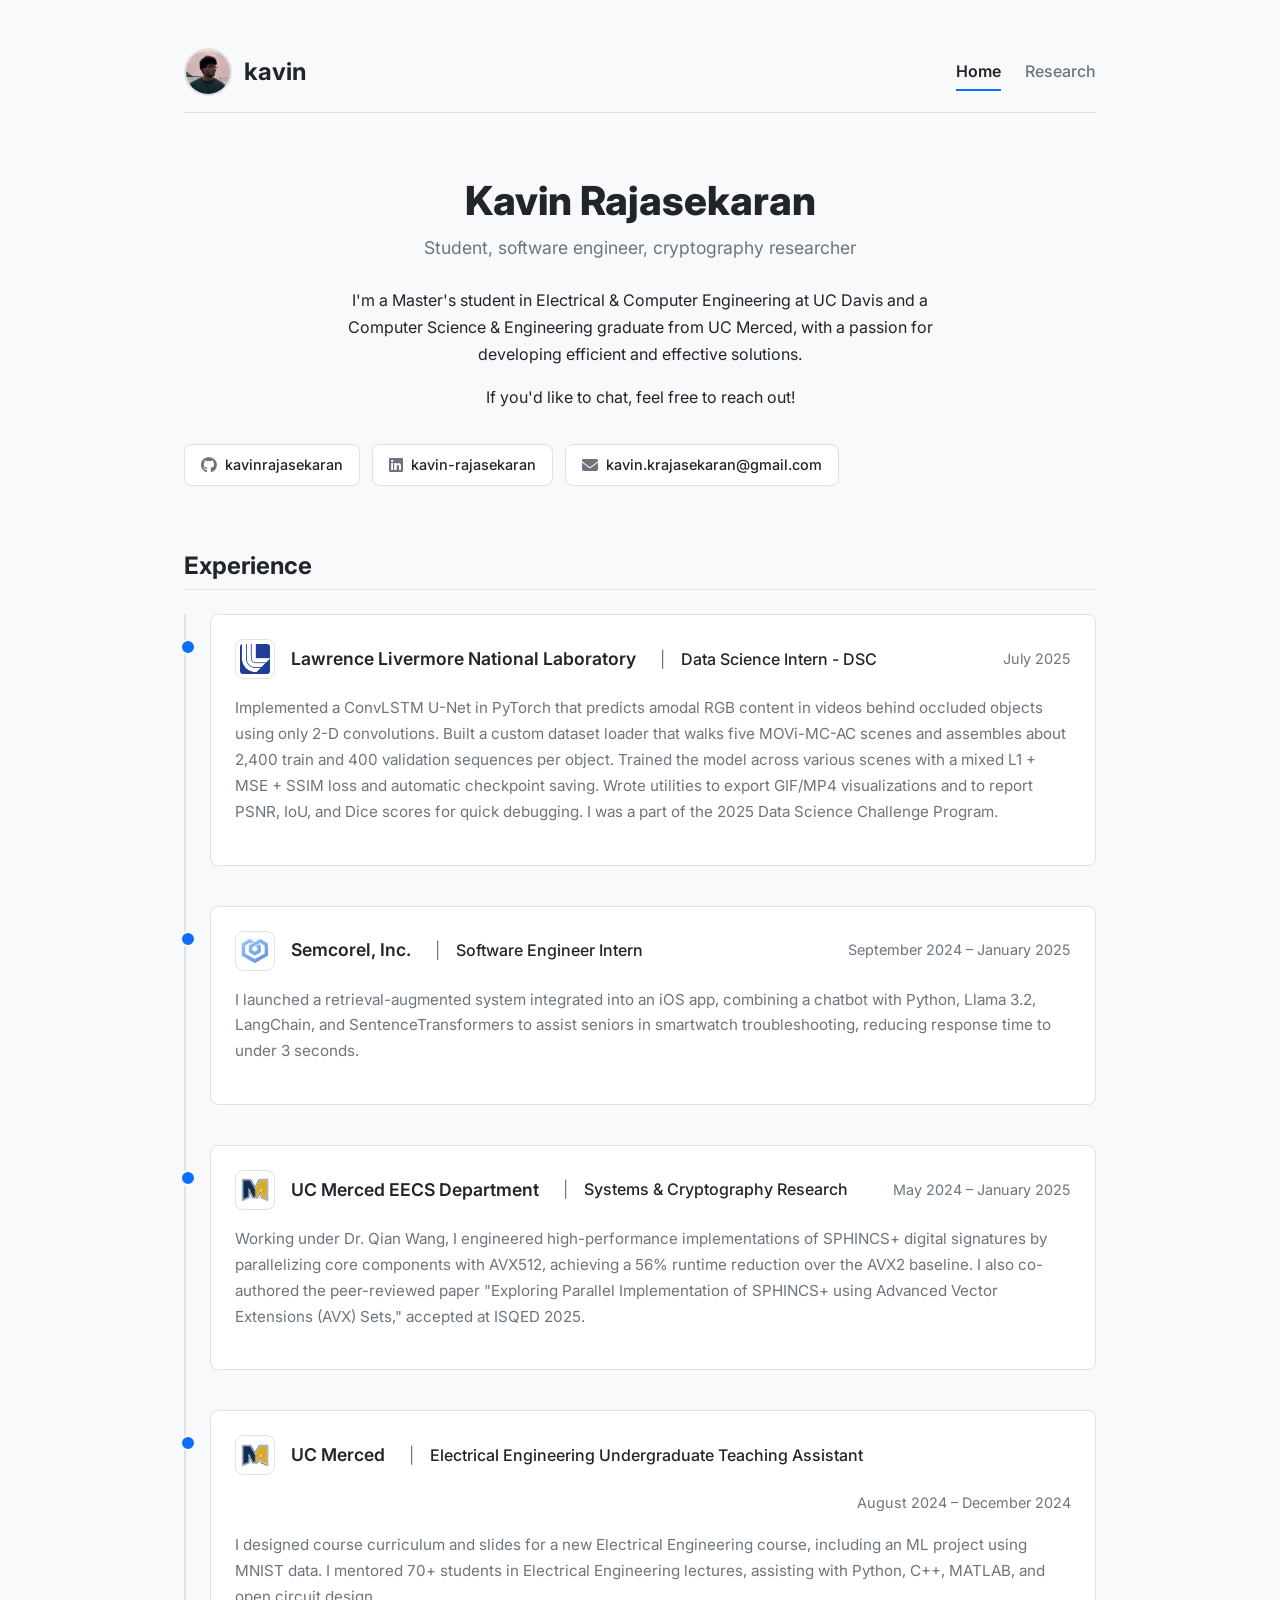
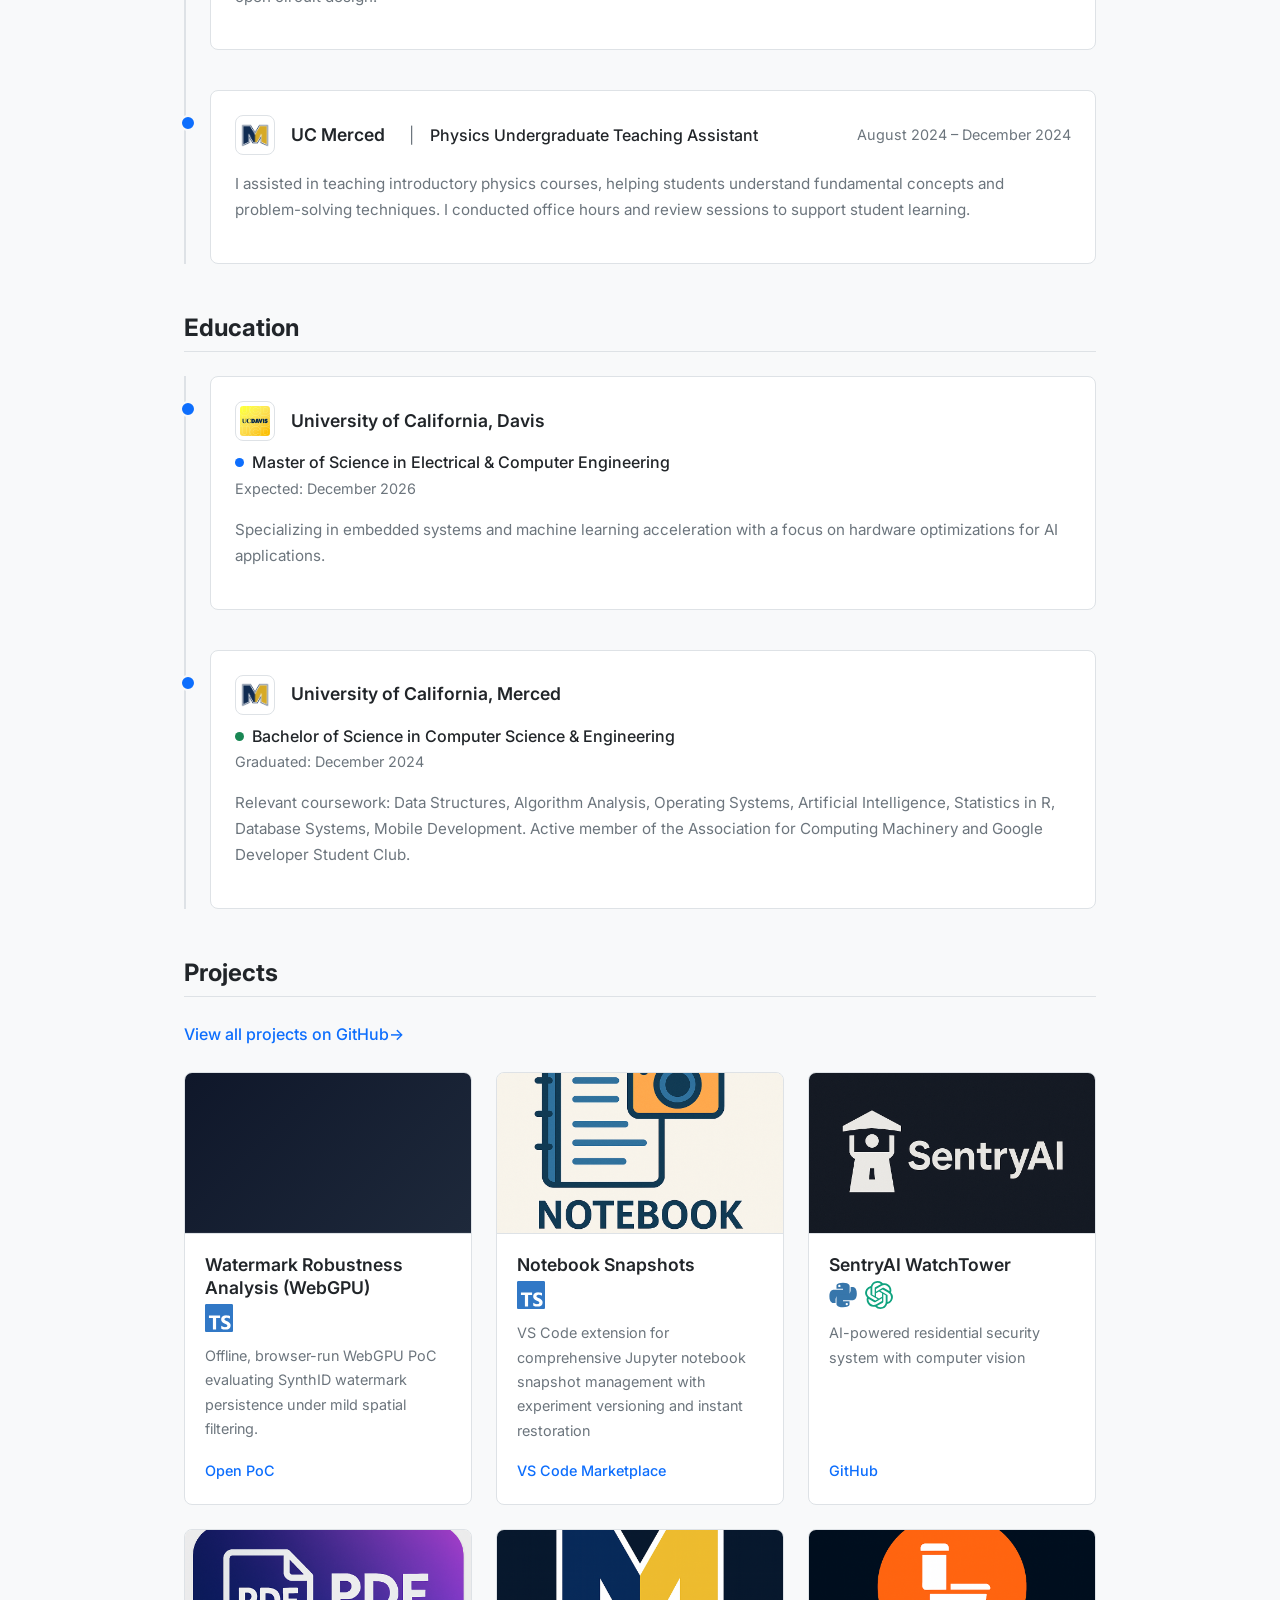
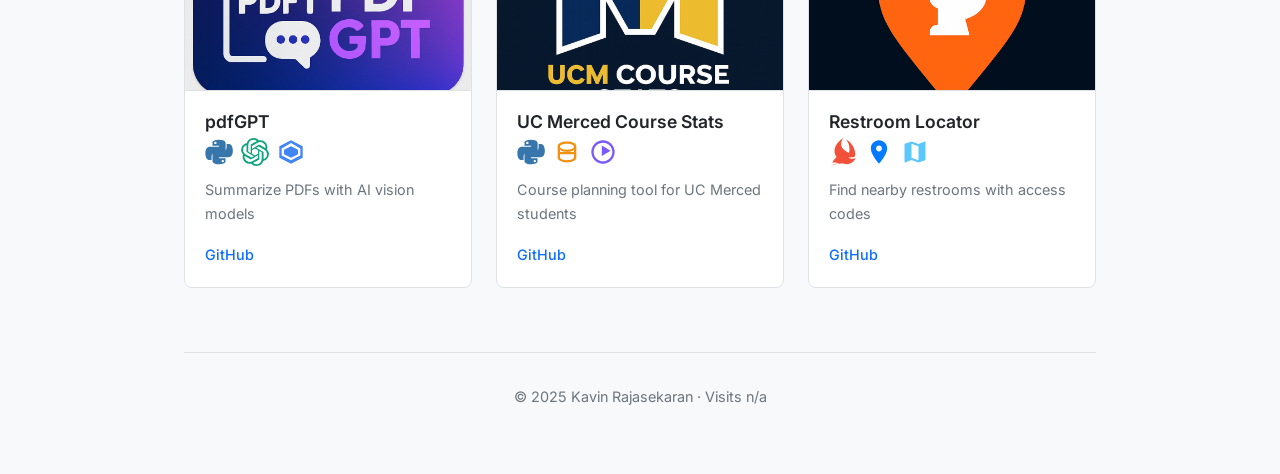
==== index.html @ 32c122ff "synthid bypass link" ====
<!DOCTYPE html>
<html lang="en">
<head>
  <meta charset="UTF-8">
  <meta name="viewport" content="width=device-width, initial-scale=1.0">
  <title>Kavin Rajasekaran</title>
  <link rel="stylesheet" href="css/styles.css">
  <link rel="icon" type="image/png" href="assets/favicon.png">
  <link rel="stylesheet" href="https://cdnjs.cloudflare.com/ajax/libs/font-awesome/6.4.0/css/all.min.css">
</head>
<body>
  <div class="container">
    <header>
      <div class="logo">
        <img src="assets/profile-pic-small.jpg" alt="Kavin Rajasekaran" class="profile-pic-small">
        <a href="/">kavin</a>
      </div>
      <nav>
        <ul>
          <li><a href="#" class="active">Home</a></li>
          <li><a href="publications.html">Research</a></li>
          <!-- <li><a href="blog.html">Blog</a></li> -->
        </ul>
      </nav>
    </header>

    <main>
      <section class="hero">
        <h1>Kavin Rajasekaran</h1>
        <p class="subtitle">Student, software engineer, cryptography researcher</p>

        <div class="bio">
          <p>I'm a Master's student in Electrical & Computer Engineering at UC Davis and a Computer Science & Engineering graduate from UC Merced, with a passion for developing efficient and effective solutions.</p>
          
          <p>If you'd like to chat, feel free to reach out!</p>
        </div>

        <div class="social-links">
          <!-- <a href="https://discord.com/users/kavinrajasekaran" target="_blank" title="Discord">Discord</a> -->
          <a href="https://github.com/kavinrajasekaran" target="_blank" title="GitHub">
            <i class="fab fa-github"></i>
            <span>kavinrajasekaran</span>
          </a>
          <a href="https://linkedin.com/in/kavin-rajasekaran" target="_blank" title="LinkedIn">
            <i class="fab fa-linkedin"></i>
            <span>kavin-rajasekaran</span>
          </a>
          <!-- <a href="https://twitter.com/kavinraj" target="_blank" title="X">X</a> -->
          <!-- <a href="https://bsky.app/profile/kavinrajasekaran.bsky.social" target="_blank" title="Bluesky">Bluesky</a> -->
          <a href="mailto:kavin.krajasekaran@gmail.com" title="Email">
            <i class="fas fa-envelope"></i>
            <span>kavin.krajasekaran@gmail.com</span>
          </a>
        </div>
      </section>

      <section class="experience">
        <h2>Experience</h2>

        <ul class="experience-list">
          <li class="experience-item">
            <svg class="toggle-icon" xmlns="http://www.w3.org/2000/svg" viewBox="0 0 24 24" fill="currentColor">
              <path d="M8.59,16.58L13.17,12L8.59,7.41L10,6L16,12L10,18L8.59,16.58Z"/>
            </svg>
            <div class="experience-item-header">
              <img src="assets/companies/llnl.png" alt="LLNL" class="company-logo">
              <h3>Lawrence Livermore National Laboratory</h3>
              <div class="position-wrapper">
                <p class="position">Data Science Intern - DSC</p>
              </div>
              <div class="duration-wrapper">
                <!-- <span class="status-indicator status-future"></span> -->
                <p class="duration">July 2025</p>
              </div>
            </div>
            <p class="description">Implemented a ConvLSTM U-Net in PyTorch that predicts amodal RGB content in videos behind occluded objects using only 2-D convolutions. Built a custom dataset loader that walks five MOVi-MC-AC scenes and assembles about 2,400 train and 400 validation sequences per object. Trained the model across various scenes with a mixed L1 + MSE + SSIM loss and automatic checkpoint saving. Wrote utilities to export GIF/MP4 visualizations and to report PSNR, IoU, and Dice scores for quick debugging. I was a part of the 2025 Data Science Challenge Program.</p>

          </li>

          <li class="experience-item">
            <svg class="toggle-icon" xmlns="http://www.w3.org/2000/svg" viewBox="0 0 24 24" fill="currentColor">
              <path d="M8.59,16.58L13.17,12L8.59,7.41L10,6L16,12L10,18L8.59,16.58Z"/>
            </svg>
            <div class="experience-item-header">
              <img src="assets/companies/semcorel.png" alt="Semcorel" class="company-logo">
              <h3>Semcorel, Inc.</h3>
              <div class="position-wrapper">
                <p class="position">Software Engineer Intern</p>
              </div>
              <div class="duration-wrapper">
                <span class="status-indicator status-past"></span>
                <p class="duration">September 2024 – January 2025</p>
              </div>
            </div>
            <p class="description">I launched a retrieval-augmented system integrated into an iOS app, combining a chatbot with Python, Llama 3.2, LangChain, and SentenceTransformers to assist seniors in smartwatch troubleshooting, reducing response time to under 3 seconds.</p>
          </li>

          <li class="experience-item">
            <svg class="toggle-icon" xmlns="http://www.w3.org/2000/svg" viewBox="0 0 24 24" fill="currentColor">
              <path d="M8.59,16.58L13.17,12L8.59,7.41L10,6L16,12L10,18L8.59,16.58Z"/>
            </svg>
            <div class="experience-item-header">
              <img src="assets/companies/ucmerced.png" alt="UC Merced" class="company-logo">
              <h3>UC Merced EECS Department</h3>
              <div class="position-wrapper">
                <p class="position">Systems & Cryptography Research</p>
              </div>
              <div class="duration-wrapper">
                <span class="status-indicator status-past"></span>
                <p class="duration">May 2024 – January 2025</p>
              </div>
            </div>
            <p class="description">Working under Dr. Qian Wang, I engineered high-performance implementations of SPHINCS+ digital signatures by parallelizing core components with AVX512, achieving a 56% runtime reduction over the AVX2 baseline. I also co-authored the peer-reviewed paper "Exploring Parallel Implementation of SPHINCS+ using Advanced Vector Extensions (AVX) Sets," accepted at ISQED 2025.</p>
          </li>

          <li class="experience-item">
            <svg class="toggle-icon" xmlns="http://www.w3.org/2000/svg" viewBox="0 0 24 24" fill="currentColor">
              <path d="M8.59,16.58L13.17,12L8.59,7.41L10,6L16,12L10,18L8.59,16.58Z"/>
            </svg>
            <div class="experience-item-header">
              <img src="assets/companies/ucmerced.png" alt="UC Merced" class="company-logo">
              <h3>UC Merced</h3>
              <div class="position-wrapper">
                <p class="position">Electrical Engineering Undergraduate Teaching Assistant</p>
              </div>
              <div class="duration-wrapper">
                <span class="status-indicator status-past"></span>
                <p class="duration">August 2024 – December 2024</p>
              </div>
            </div>
            <p class="description">I designed course curriculum and slides for a new Electrical Engineering course, including an ML project using MNIST data. I mentored 70+ students in Electrical Engineering lectures, assisting with Python, C++, MATLAB, and open circuit design.</p>
          </li>

          <li class="experience-item">
            <svg class="toggle-icon" xmlns="http://www.w3.org/2000/svg" viewBox="0 0 24 24" fill="currentColor">
              <path d="M8.59,16.58L13.17,12L8.59,7.41L10,6L16,12L10,18L8.59,16.58Z"/>
            </svg>
            <div class="experience-item-header">
              <img src="assets/companies/ucmerced.png" alt="UC Merced" class="company-logo">
              <h3>UC Merced</h3>
              <div class="position-wrapper">
                <p class="position">Physics Undergraduate Teaching Assistant</p>
              </div>
              <div class="duration-wrapper">
                <span class="status-indicator status-past"></span>
                <p class="duration">August 2024 – December 2024</p>
              </div>
            </div>
            <p class="description">I assisted in teaching introductory physics courses, helping students understand fundamental concepts and problem-solving techniques. I conducted office hours and review sessions to support student learning.</p>
          </li>
        </ul>
      </section>

      <section class="education">
        <h2>Education</h2>

        <ul class="education-list">
          <li class="education-item">
            <svg class="toggle-icon" xmlns="http://www.w3.org/2000/svg" viewBox="0 0 24 24" fill="currentColor">
              <path d="M8.59,16.58L13.17,12L8.59,7.41L10,6L16,12L10,18L8.59,16.58Z"/>
            </svg>
            <div class="education-item-header">
              <img src="assets/companies/ucdavis.png" alt="UC Davis" class="university-logo">
              <h3>University of California, Davis</h3>
            </div>
            <div class="degree-wrapper">
              <span class="status-indicator status-current"></span>
              <p class="degree">Master of Science in Electrical & Computer Engineering</p>
            </div>
            <p class="duration">Expected: December 2026</p>
            <p class="description">Specializing in embedded systems and machine learning acceleration with a focus on hardware optimizations for AI applications.</p>
          </li>

          <li class="education-item">
            <svg class="toggle-icon" xmlns="http://www.w3.org/2000/svg" viewBox="0 0 24 24" fill="currentColor">
              <path d="M8.59,16.58L13.17,12L8.59,7.41L10,6L16,12L10,18L8.59,16.58Z"/>
            </svg>
            <div class="education-item-header">
              <img src="assets/companies/ucmerced.png" alt="UC Merced" class="university-logo">
              <h3>University of California, Merced</h3>
            </div>
            <div class="degree-wrapper">
              <span class="status-indicator status-completed"></span>
              <p class="degree">Bachelor of Science in Computer Science & Engineering</p>
            </div>
            <p class="duration">Graduated: December 2024</p>
            <p class="description">Relevant coursework: Data Structures, Algorithm Analysis, Operating Systems, Artificial Intelligence, Statistics in R, Database Systems, Mobile Development. Active member of the Association for Computing Machinery and Google Developer Student Club.</p>
          </li>
        </ul>
      </section>

      <section class="projects">
        <h2>Projects</h2>
        <a href="https://github.com/kavinrajasekaran" class="view-more" target="_blank">View all projects on GitHub→</a>

        
        <div class="project-grid">
          <div class="project-card">
            <div class="project-cover" style="background-image: linear-gradient(135deg, #0f172a, #1e293b);"></div>
            <div class="project-info">
              <h3>Watermark Robustness Analysis (WebGPU)</h3>
              <div class="project-tech">
                <img src="assets/tech/typescript.svg" alt="TypeScript" title="TypeScript">
              </div>
              <p class="project-description">Offline, browser-run WebGPU PoC evaluating SynthID watermark persistence under mild spatial filtering.</p>
              <a href="https://kavinrajasekaran.dev/SynthID-Bypass-POC/" target="_blank" class="project-link">Open PoC</a>
            </div>
          </div>

          <div class="project-card">
            <div class="project-cover" style="background-image: url('assets/notebook-snapshots-cover.png')"></div>
            <div class="project-info">
              <h3>Notebook Snapshots</h3>
              <div class="project-tech">
                <img src="assets/tech/typescript.svg" alt="TypeScript" title="TypeScript">
              </div>
              <p class="project-description">VS Code extension for comprehensive Jupyter notebook snapshot management with experiment versioning and instant restoration</p>
              <a href="https://marketplace.visualstudio.com/items?itemName=KavinRajasekaran.notebook-snapshots" target="_blank" class="project-link">VS Code Marketplace</a>
            </div>
          </div>

          <div class="project-card">
            <div class="project-cover" style="background-image: url('assets/sentryai-cover.png')"></div>
            <div class="project-info">
              <h3>SentryAI WatchTower</h3>
              <div class="project-tech">
                <img src="assets/tech/python.svg" alt="Python" title="Python">
                <img src="assets/tech/openai.svg" alt="OpenAI" title="OpenAI">
              </div>
              <p class="project-description">AI-powered residential security system with computer vision</p>
              <a href="https://github.com/kavinrajasekaran/SentryAI---WatchTower" target="_blank" class="project-link">GitHub</a>
            </div>
          </div>
          
          <div class="project-card">
            <div class="project-cover" style="background-image: url('assets/pdfgpt-cover.png')"></div>
            <div class="project-info">
              <h3>pdfGPT</h3>
              <div class="project-tech">
                <img src="assets/tech/python.svg" alt="Python" title="Python">
                <img src="assets/tech/openai.svg" alt="OpenAI" title="OpenAI">
                <img src="assets/tech/tesseract.svg" alt="Tesseract" title="Tesseract">
              </div>
              <p class="project-description">Summarize PDFs with AI vision models</p>
              <a href="https://github.com/kavinrajasekaran/pdfgpt" target="_blank" class="project-link">GitHub</a>
            </div>
          </div>
          
          <div class="project-card">
            <div class="project-cover" style="background-image: url('assets/scheduler-cover.png')"></div>
            <div class="project-info">
              <h3>UC Merced Course Stats</h3>
              <div class="project-tech">
                <img src="assets/tech/python.svg" alt="Python" title="Python">
                <img src="assets/tech/sql.svg" alt="SQL" title="SQL">
                <img src="assets/tech/budibase.svg" alt="Budibase" title="Budibase">
              </div>
              <p class="project-description">Course planning tool for UC Merced students</p>
              <a href="https://github.com/Insainian/UCM-Course-Stats" target="_blank" class="project-link">GitHub</a>
            </div>
          </div>

          <div class="project-card">
            <div class="project-cover" style="background-image: url('assets/restroom-cover.png')"></div>
            <div class="project-info">
              <h3>Restroom Locator</h3>
              <div class="project-tech">
                <img src="assets/tech/swift.svg" alt="Swift" title="Swift">
                <img src="assets/tech/corelocation.svg" alt="Core Location" title="Core Location">
                <img src="assets/tech/mapkit.svg" alt="MapKit" title="MapKit">
              </div>
              <p class="project-description">Find nearby restrooms with access codes</p>
              <a href="https://github.com/kavinrajasekaran/Restroom-Locator" target="_blank" class="project-link">GitHub</a>
            </div>
          </div>
          
        </div>
      </section>

      <!-- <div class="discord-card">
        <p>Discord user information</p>
        <p class="discord-note">Click above to open my profile in Discord!</p>
      </div> -->
    </main>

    <footer>
      <p>© 2025 Kavin Rajasekaran · Visits <span id="views">0</span></p>
    </footer>
    <!-- Last updated: January 2025 -->
  </div>

  <script>
    const el = document.getElementById('views');
    const ns = 'kavinrajasekaran.dev';
    const key = (location.pathname === '/' ? 'index' : location.pathname).replace(/[^a-z0-9/_-]/gi, '_');
  
    fetch(`https://api.counterapi.dev/v1/${encodeURIComponent(ns)}/${encodeURIComponent(key)}/up`)
      .then(r => r.json())
      .then(d => {
        const n = d.count;
        el.textContent = Number.isFinite(n) ? String(n) : 'n/a';
      })
      .catch(() => { el.textContent = 'n/a'; });
  </script>
  
</body>
</html>
---- css/styles.css ----
/*
  styles.css

  Description:
  This stylesheet defines the visual appearance for kavinrajasekaran.dev.
  It includes definitions for light and dark modes, typography, layout,
  and component-specific styles for all pages on the site.

  Table of Contents:
  1. Font Imports
  2. CSS Variables (Light & Dark Modes)
  3. Base & Typography Styles
  4. Layout & Container
  5. Header & Navigation
  6. Hero Section
  7. Common Section Styles
  8. Experience & Education Sections
  9. Projects Section
  10. Publications Page
  11. Blog Page
  12. Footer
  13. Responsive Design
*/

/* 1. Font Imports */
@import url('https://fonts.googleapis.com/css2?family=Inter:wght@400;500;600;700&display=swap');

/* 2. CSS Variables */

/* Light Mode (Default) */
:root {
  --bg-color: #f8f9fa;
  --bg-secondary-color: #ffffff;
  --text-color: #212529;
  --text-secondary: #6c757d;
  --accent-color: #0d6efd;
  --accent-color-hover: #0b5ed7;
  --border-color: #dee2e6;
  --card-bg: #ffffff;
  --hover-bg: #f1f3f5;
  --shadow-color: rgba(0, 0, 0, 0.05);

  --status-current: #0d6efd;
  --status-future: #6f42c1;
  --status-completed: #198754;
}

/* Dark Mode */
@media (prefers-color-scheme: dark) {
  :root {
    --bg-color: #121212;
    --bg-secondary-color: #1c1c1c;
    --text-color: #e9ecef;
    --text-secondary: #adb5bd;
    --accent-color: #0d6efd;
    --accent-color-hover: #3c87fd;
    --border-color: #343a40;
    --card-bg: #1c1c1c;
    --hover-bg: #2d2d2d;
    --shadow-color: rgba(0, 0, 0, 0.2);

    --status-current: #0d6efd;
    --status-future: #8a63d2;
    --status-completed: #20c997;
  }
}

/* 3. Base & Typography Styles */
* {
  box-sizing: border-box;
  margin: 0;
  padding: 0;
}

body {
  font-family: 'Inter', -apple-system, BlinkMacSystemFont, 'Segoe UI', Roboto, Oxygen, Ubuntu, Cantarell, 'Open Sans', 'Helvetica Neue', sans-serif;
  background-color: var(--bg-color);
  color: var(--text-color);
  line-height: 1.7;
  font-size: 16px;
  -webkit-font-smoothing: antialiased;
  -moz-osx-font-smoothing: grayscale;
}

h1, h2, h3 {
  font-weight: 700;
  line-height: 1.3;
  color: var(--text-color);
}

h1 {
  font-size: 2.5rem;
  margin-bottom: 1rem;
}

h2 {
  font-size: 1.75rem;
  margin-bottom: 2rem;
  padding-bottom: 0.5rem;
  border-bottom: 1px solid var(--border-color);
}

h3 {
    font-size: 1.1rem;
    font-weight: 600;
}

p {
  margin-bottom: 1rem;
  color: var(--text-secondary);
}

a {
  color: var(--accent-color);
  text-decoration: none;
  transition: color 0.2s ease-in-out;
}

a:hover {
  color: var(--accent-color-hover);
  text-decoration: underline;
}

/* 4. Layout & Container */
.container {
  max-width: 960px;
  margin: 0 auto;
  padding: 3rem 1.5rem;
}

/* 5. Header & Navigation */
header {
  display: flex;
  justify-content: space-between;
  align-items: center;
  margin-bottom: 4rem;
  padding-bottom: 1rem;
  border-bottom: 1px solid var(--border-color);
}

.logo {
  display: flex;
  align-items: center;
  gap: 0.75rem;
}

.logo a {
  color: var(--text-color);
  font-weight: 700;
  font-size: 1.5rem;
}

.logo a:hover {
  text-decoration: none;
}

.profile-pic-small {
  width: 48px;
  height: 48px;
  border-radius: 50%;
  object-fit: cover;
  border: 2px solid var(--border-color);
}

nav ul {
  display: flex;
  list-style: none;
  gap: 1.5rem;
}

nav a {
  color: var(--text-secondary);
  font-weight: 500;
  font-size: 1rem;
  padding: 0.5rem 0;
  border-bottom: 2px solid transparent;
  transition: color 0.2s ease, border-color 0.2s ease;
}

nav a:hover {
    color: var(--text-color);
    text-decoration: none;
}

nav a.active {
  color: var(--text-color);
  font-weight: 600;
  border-bottom: 2px solid var(--accent-color);
}

/* 6. Hero Section */
.hero {
  text-align: center;
  margin-bottom: 4rem;
}

h1 {
  font-size: 2.5rem;
  font-weight: 800;
  margin-bottom: 0.5rem;
  line-height: 1.2;
}

.subtitle {
  color: var(--text-secondary);
  margin-bottom: 1.5rem;
  font-size: 1.1rem;
}

.bio {
    max-width: 600px;
    margin: 0 auto 2rem auto;
}

.bio p {
  margin-bottom: 1rem;
  font-size: 1rem;
  color: var(--text-color);
}

.social-links {
  display: flex;
  flex-wrap: wrap;
  gap: 0.75rem;
  margin-top: 1.5rem;
}

.social-links a {
  display: inline-flex;
  align-items: center;
  gap: 0.5rem;
  padding: 0.5rem 1rem;
  background-color: var(--card-bg);
  border: 1px solid var(--border-color);
  border-radius: 8px;
  color: var(--text-color);
  font-size: 0.9rem;
  font-weight: 500;
  transition: background-color 0.2s ease, transform 0.2s ease;
}

.social-links a:hover {
  background-color: var(--hover-bg);
  text-decoration: none;
  transform: translateY(-2px);
}

.social-links a i {
  font-size: 1rem;
  color: var(--text-secondary);
}

/* 7. Common Section Styles */
section {
    margin-bottom: 4rem;
}

/* 8. Experience and Education Sections */
.experience, .education {
  margin-bottom: 3rem;
}

h2 {
  font-size: 1.5rem;
  font-weight: 700;
  margin-bottom: 1.5rem;
}

.experience-list, .education-list {
  list-style: none;
  border-left: 2px solid var(--border-color);
  padding-left: 1.5rem;
}

.experience-item, .education-item {
  position: relative;
  margin-bottom: 2.5rem;
  padding: 1.5rem;
  border-radius: 8px;
  background-color: var(--card-bg);
  border: 1px solid var(--border-color);
  transition: box-shadow 0.2s ease;
}

.experience-item:hover, .education-item:hover {
    box-shadow: 0 4px 12px var(--shadow-color);
}

.experience-item::before, .education-item::before {
    content: '';
    position: absolute;
    left: -1.95rem;
    top: 1.5rem;
    width: 12px;
    height: 12px;
    border-radius: 50%;
    background-color: var(--accent-color);
    border: 2px solid var(--bg-color);
}

.experience-item-header, .education-item-header {
  display: flex;
  align-items: center;
  gap: 1rem;
  margin-bottom: 0.5rem;
  flex-wrap: wrap;
}

.company-logo, .university-logo {
  width: 40px;
  height: 40px;
  border-radius: 8px;
  object-fit: contain;
  background-color: #ffffff;
  padding: 4px;
  border: 1px solid var(--border-color);
}

/* Hide toggle icon, description is always visible */
.experience-item .toggle-icon, .education-item .toggle-icon {
  display: none;
}

.status-indicator {
  display: inline-block;
  width: 9px;
  height: 9px;
  border-radius: 50%;
}

.status-current {
  background-color: var(--status-current);
}

.status-future {
  background-color: var(--status-future);
}

.status-completed {
  background-color: var(--status-completed);
}

.status-past {
  display: none;
}

.experience-item h3, .education-item h3 {
  font-size: 1.1rem;
  font-weight: 600;
  margin: 0;
  margin-right: 0.5rem;
}

.position-wrapper, .degree-wrapper {
  display: flex;
  align-items: center;
  gap: 0.5rem;
}

.position-wrapper::before {
  content: "|";
  color: var(--text-secondary);
  margin-right: 0.5rem;
}

.position, .degree {
  font-weight: 500;
  margin: 0;
  font-size: 1rem;
  color: var(--text-color);
}

.duration-wrapper {
  display: flex;
  align-items: center;
  gap: 0.5rem;
  margin-left: auto;
}

.duration {
  font-size: 0.9rem;
  color: var(--text-secondary);
  margin: 0;
}

.description {
  font-size: 0.95rem;
  color: var(--text-secondary);
  margin-top: 1rem;
  margin-left: 0; /* Reset margin */
  display: block; /* Always display */
}

/* 9. Projects Section */
.projects {
  margin-bottom: 3rem;
}

.view-more {
  display: inline-block;
  margin-bottom: 1.5rem;
  font-size: 1rem;
  font-weight: 500;
}

.project-grid {
  display: grid;
  grid-template-columns: repeat(auto-fill, minmax(250px, 1fr));
  gap: 1.5rem;
}

.project-card {
  background-color: var(--card-bg);
  border: 1px solid var(--border-color);
  border-radius: 8px;
  overflow: hidden;
  transition: transform 0.2s ease, box-shadow 0.2s ease;
  display: flex;
  flex-direction: column;
}

.project-card:hover {
  transform: translateY(-5px);
  box-shadow: 0 8px 16px var(--shadow-color);
}

.project-cover {
  width: 100%;
  aspect-ratio: 16 / 9;
  background-color: rgba(255, 255, 255, 0.02);
  border-bottom: 1px solid var(--border-color);
  background-size: cover;
  background-position: center;
}

.project-info {
  padding: 1.25rem;
  display: flex;
  flex-direction: column;
  flex-grow: 1;
}

.project-info h3 {
  font-size: 1.1rem;
  margin-bottom: 0.25rem;
}

.project-type {
  display: inline-block;
  padding: 0.2rem 0.5rem;
  background-color: var(--accent-color);
  color: #fff;
  border-radius: 999px;
  font-size: 0.75rem;
  font-weight: 500;
  margin-bottom: 0.75rem;
}

.project-tech {
  display: flex;
  flex-wrap: wrap;
  gap: 0.5rem;
  margin-bottom: 0.75rem;
}

.project-tech img {
  height: 28px;
  width: 28px;
  object-fit: contain;
}

.project-description {
  color: var(--text-secondary);
  font-size: 0.9rem;
  margin-bottom: 1rem;
  flex-grow: 1;
}

.project-link {
  display: inline-block;
  font-size: 0.9rem;
  font-weight: 500;
  margin-top: auto;
}

/* 10. Publications Page */
.publication-item {
  padding: 1.5rem;
  margin-bottom: 1.5rem;
  background-color: var(--card-bg);
  border-radius: 8px;
  border: 1px solid var(--border-color);
  transition: box-shadow 0.2s ease;
}

.publication-item:hover {
    box-shadow: 0 4px 12px var(--shadow-color);
}

.publication-item h3 {
  color: var(--text-color);
  margin-bottom: 0.5rem;
  font-size: 1.2rem;
  font-weight: 600;
}

.publication-authors {
  color: var(--text-secondary);
  margin-bottom: 0.5rem;
  font-size: 0.95rem;
}

.publication-venue {
  color: var(--text-color);
  font-style: italic;
  margin-bottom: 1rem;
  font-size: 0.95rem;
}

.publication-status {
  display: inline-block;
  padding: 0.25rem 0.75rem;
  background-color: var(--status-completed);
  color: white;
  border-radius: 999px;
  font-size: 0.8rem;
  font-weight: 500;
  margin-bottom: 1rem;
}

.publication-description {
  color: var(--text-secondary);
  line-height: 1.6;
  margin-bottom: 1rem;
}

.publication-links {
  display: flex;
  gap: 1rem;
  flex-wrap: wrap;
  margin-top: 1rem;
}

.publication-link {
  padding: 0.5rem 1rem;
  background-color: var(--accent-color);
  color: white;
  border-radius: 8px;
  font-size: 0.9rem;
  font-weight: 500;
  text-decoration: none;
  transition: background-color 0.2s ease;
}

.publication-link:hover {
  background-color: var(--accent-color-hover);
  text-decoration: none;
}

.publication-link-placeholder {
  padding: 0.5rem 1rem;
  background-color: var(--text-secondary);
  color: var(--bg-color);
  border-radius: 4px;
  font-size: 0.85rem;
  font-weight: 500;
  opacity: 0.6;
}

.publications-placeholder {
  margin-top: 2rem;
}

.publications-placeholder h2 {
  color: var(--text-color);
  margin-bottom: 0.5rem;
  margin-top: 2rem;
  font-size: 1.25rem;
}

.placeholder-text {
  color: var(--text-secondary);
  font-style: italic;
  margin-bottom: 1.5rem;
}

.research-interests {
    margin-top: 4rem;
}

.interests-grid {
  display: grid;
  grid-template-columns: repeat(auto-fit, minmax(250px, 1fr));
  gap: 1.5rem;
}

.interest-item {
  padding: 1.5rem;
  background-color: var(--card-bg);
  border-radius: 8px;
  border: 1px solid var(--border-color);
}

.interest-item h3 {
  color: var(--text-color);
  margin-bottom: 0.5rem;
  font-size: 1.1rem;
  font-weight: 600;
}

.interest-item p {
  color: var(--text-secondary);
  line-height: 1.6;
  font-size: 0.95rem;
}


/* 11. Blog Page */
.blog-posts {
  display: flex;
  flex-direction: column;
  gap: 1rem;
}

.blog-post {
  padding: 2rem;
  border-radius: 8px;
  border: 1px solid var(--border-color);
  background-color: var(--card-bg);
  transition: box-shadow 0.2s ease;
}

.blog-post:hover {
    box-shadow: 0 4px 12px var(--shadow-color);
}

.blog-post h2 {
  font-size: 1.5rem;
  margin-bottom: 0.5rem;
  border: none;
  padding: 0;
}

.blog-post h2 a {
  color: var(--text-color);
}

.post-date {
  color: var(--text-secondary);
  font-size: 0.9rem;
  margin-bottom: 1rem;
}

.post-excerpt {
  margin-bottom: 1rem;
  font-size: 1rem;
  color: var(--text-secondary);
}

.read-more {
  font-size: 0.9rem;
  font-weight: 600;
}

/* 12. Footer */
footer {
  margin-top: 4rem;
  padding-top: 2rem;
  border-top: 1px solid var(--border-color);
  text-align: center;
  color: var(--text-secondary);
  font-size: 0.9rem;
}

/* 13. Responsive Design */
@media (max-width: 768px) {
  .container {
    padding: 2rem 1rem;
  }

  h1 {
    font-size: 2rem;
  }

  h2 {
    font-size: 1.5rem;
  }

  header {
    flex-direction: column;
    align-items: center;
    gap: 1.5rem;
    margin-bottom: 2rem;
  }

  .project-grid {
    grid-template-columns: 1fr;
    gap: 1.5rem;
  }
}

/* Remove unused styles */
.discord-card, .gems-grid, .gem-card, .blog-post-full, .post-header, .post-content, .post-footer, .back-to-blog, .publication-link-placeholder, .publications-placeholder, .placeholder-text {
    display: none;
}
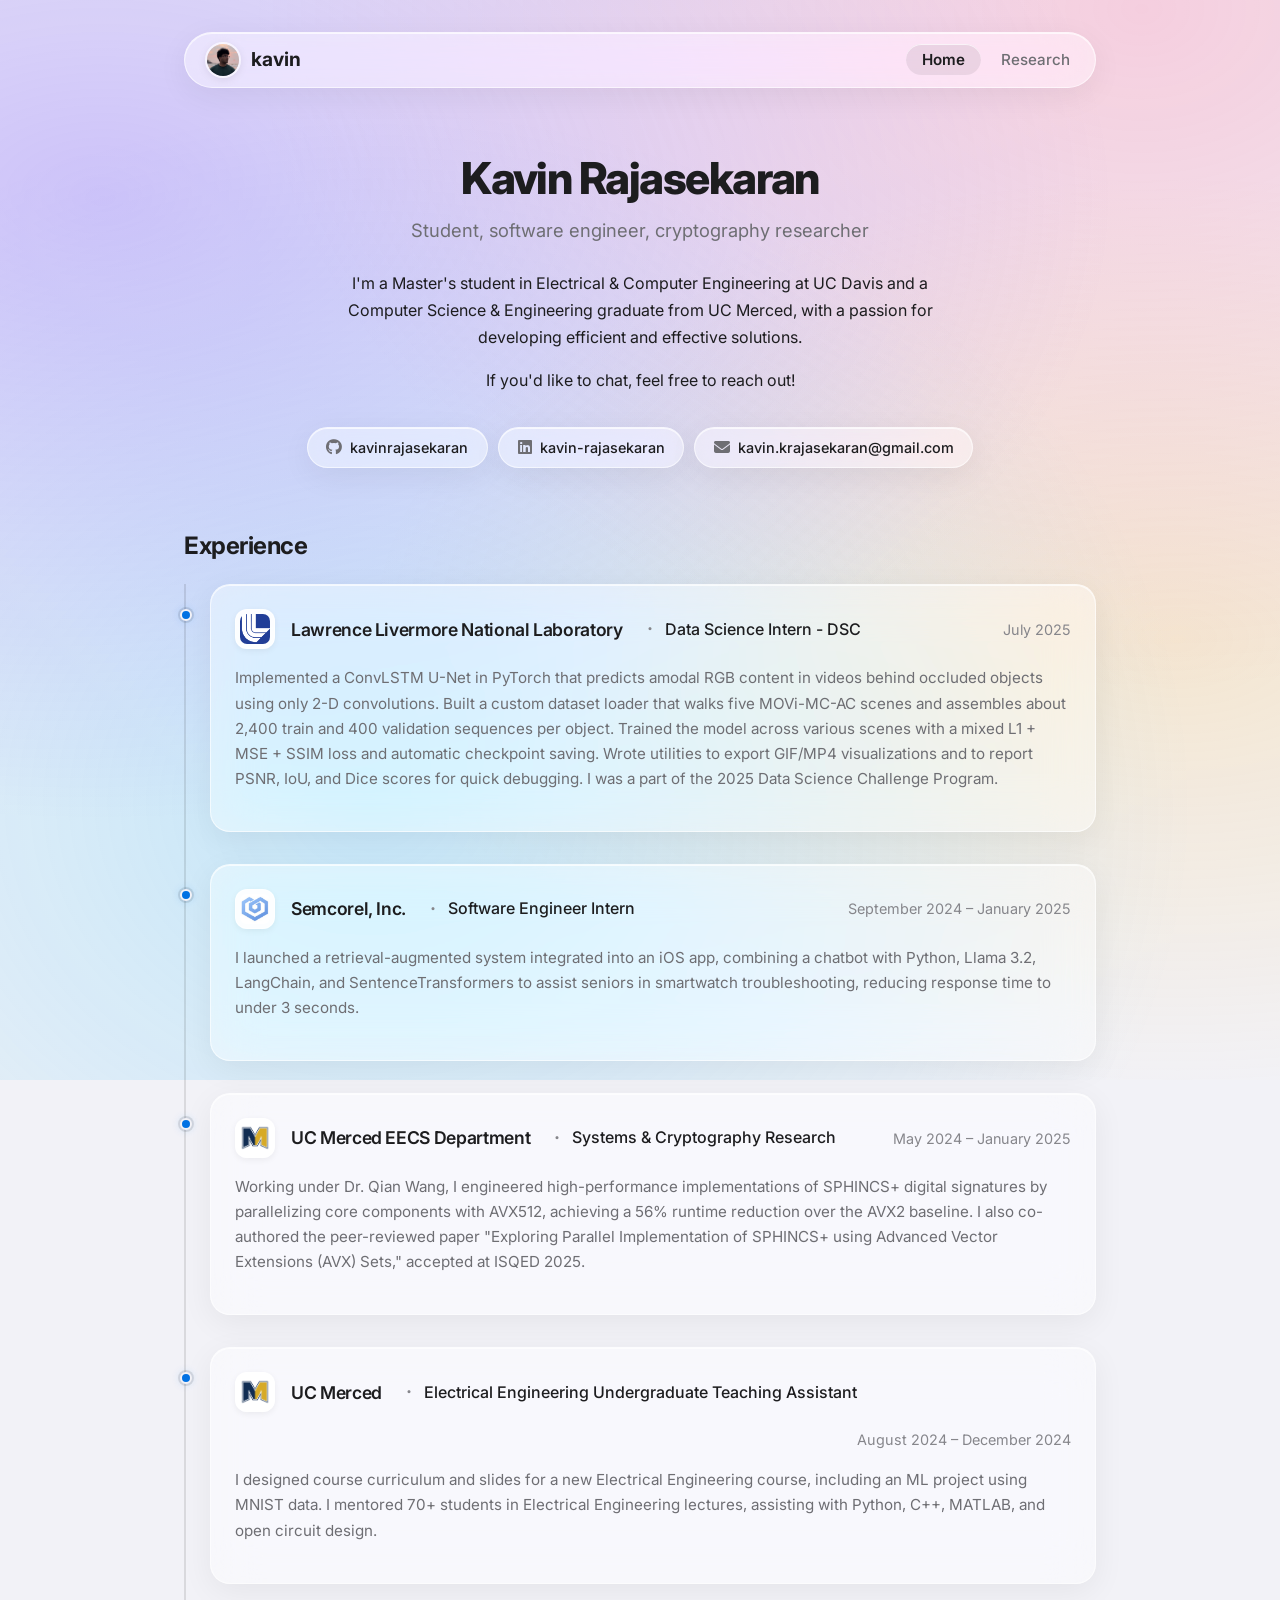
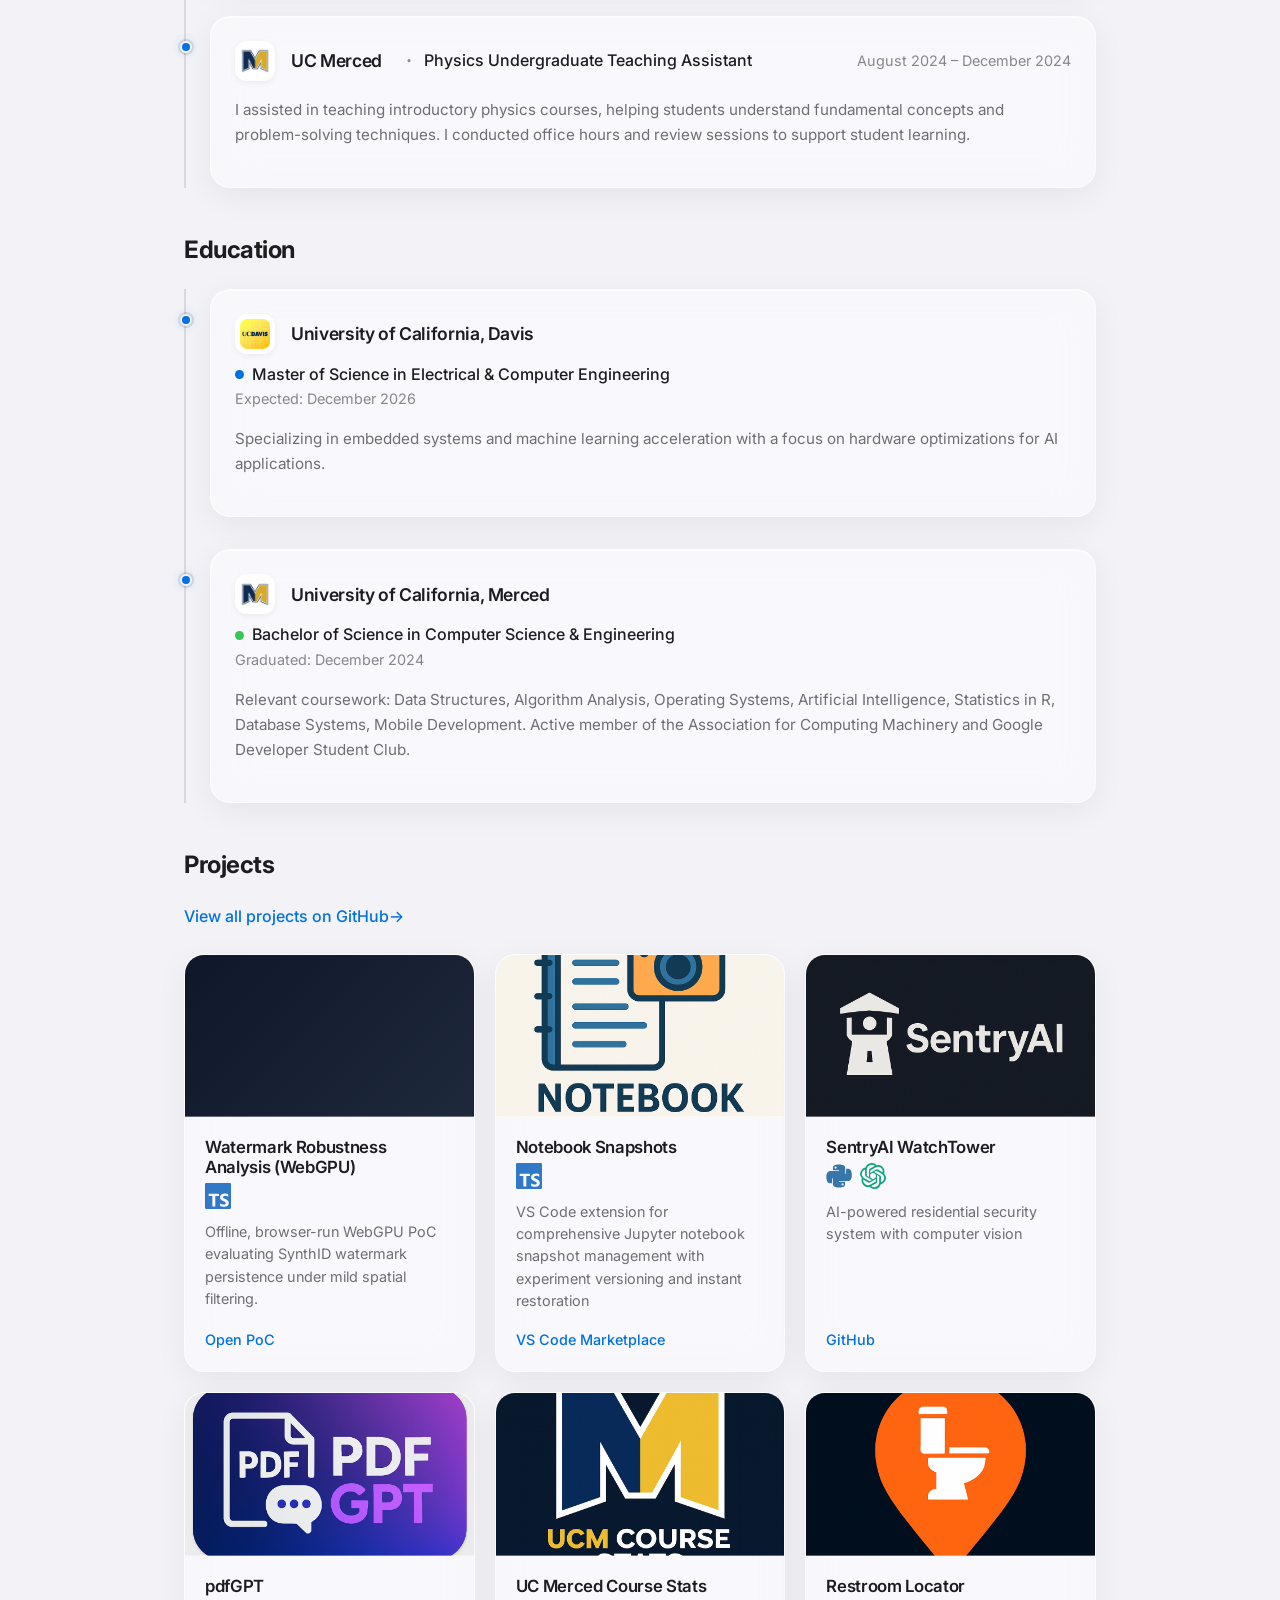
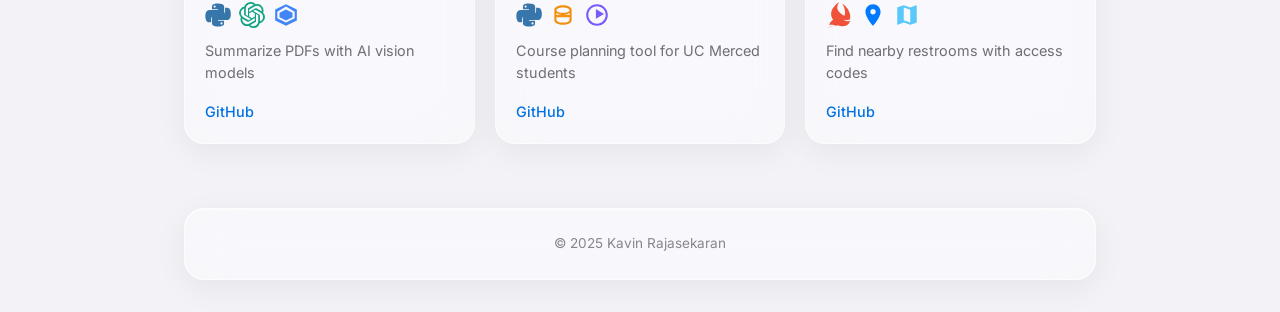
==== commit 392ca298: "liquid "glass"" ====
--- a/index.html
+++ b/index.html
@@ -25,7 +25,7 @@
     </header>
 
     <main>
-      <section class="hero">
+      <section class="hero fade-in">
         <h1>Kavin Rajasekaran</h1>
         <p class="subtitle">Student, software engineer, cryptography researcher</p>
 
@@ -54,7 +54,7 @@
         </div>
       </section>
 
-      <section class="experience">
+      <section class="experience fade-in">
         <h2>Experience</h2>
 
         <ul class="experience-list">
@@ -151,7 +151,7 @@
         </ul>
       </section>
 
-      <section class="education">
+      <section class="education fade-in">
         <h2>Education</h2>
 
         <ul class="education-list">
@@ -189,7 +189,7 @@
         </ul>
       </section>
 
-      <section class="projects">
+      <section class="projects fade-in">
         <h2>Projects</h2>
         <a href="https://github.com/kavinrajasekaran" class="view-more" target="_blank">View all projects on GitHub→</a>
 
@@ -284,11 +284,12 @@
     </main>
 
     <footer>
-      <p>© 2025 Kavin Rajasekaran · Visits <span id="views">0</span></p>
+      <p>© 2025 Kavin Rajasekaran </p>
     </footer>
     <!-- Last updated: January 2025 -->
   </div>
 
+  <script src="js/liquid-glass.js"></script>
   <script>
     const el = document.getElementById('views');
     const ns = 'kavinrajasekaran.dev';
--- a/css/styles.css
+++ b/css/styles.css
@@ -1,108 +1,171 @@
 /*
-  styles.css
-
-  Description:
-  This stylesheet defines the visual appearance for kavinrajasekaran.dev.
-  It includes definitions for light and dark modes, typography, layout,
-  and component-specific styles for all pages on the site.
+  Liquid Glass Design System
+  Apple-inspired aesthetic for kavinrajasekaran.dev
 
   Table of Contents:
-  1. Font Imports
-  2. CSS Variables (Light & Dark Modes)
-  3. Base & Typography Styles
-  4. Layout & Container
-  5. Header & Navigation
-  6. Hero Section
-  7. Common Section Styles
-  8. Experience & Education Sections
-  9. Projects Section
-  10. Publications Page
-  11. Blog Page
-  12. Footer
-  13. Responsive Design
+  1.  Font Imports
+  2.  CSS Custom Properties (Light & Dark)
+  3.  Base & Typography
+  4.  Animated Background Mesh
+  5.  Layout & Container
+  6.  Floating Glass Header
+  7.  Hero Section
+  8.  Common Section Styles
+  9.  Experience & Education (Glass Timeline)
+  10. Projects Section
+  11. Publications Page
+  12. Blog Page
+  13. Footer
+  14. Glass Light-Follow Effect
+  15. Fade-In Animations
+  16. Accessibility (Reduced Motion)
+  17. Responsive Design
 */
 
-/* 1. Font Imports */
-@import url('https://fonts.googleapis.com/css2?family=Inter:wght@400;500;600;700&display=swap');
-
-/* 2. CSS Variables */
+/* ============================================================
+   1. Font Imports
+   ============================================================ */
+@import url('https://fonts.googleapis.com/css2?family=Inter:wght@300;400;500;600;700;800&display=swap');
+
+/* ============================================================
+   2. CSS Custom Properties
+   ============================================================ */
 
 /* Light Mode (Default) */
 :root {
-  --bg-color: #f8f9fa;
-  --bg-secondary-color: #ffffff;
-  --text-color: #212529;
-  --text-secondary: #6c757d;
-  --accent-color: #0d6efd;
-  --accent-color-hover: #0b5ed7;
-  --border-color: #dee2e6;
-  --card-bg: #ffffff;
-  --hover-bg: #f1f3f5;
-  --shadow-color: rgba(0, 0, 0, 0.05);
-
-  --status-current: #0d6efd;
-  --status-future: #6f42c1;
-  --status-completed: #198754;
+  /* Page Background */
+  --bg-primary: #f2f2f7;
+  --bg-mesh-1: rgba(120, 85, 255, 0.30);
+  --bg-mesh-2: rgba(255, 100, 150, 0.25);
+  --bg-mesh-3: rgba(64, 196, 255, 0.25);
+  --bg-mesh-4: rgba(255, 185, 60, 0.20);
+
+  /* Glass Properties */
+  --glass-bg: rgba(255, 255, 255, 0.45);
+  --glass-bg-hover: rgba(255, 255, 255, 0.60);
+  --glass-bg-intense: rgba(255, 255, 255, 0.65);
+  --glass-border: rgba(255, 255, 255, 0.60);
+  --glass-border-subtle: rgba(255, 255, 255, 0.35);
+  --glass-shadow: 0 8px 32px rgba(0, 0, 0, 0.06);
+  --glass-shadow-lg: 0 16px 48px rgba(0, 0, 0, 0.10);
+  --glass-highlight: rgba(255, 255, 255, 0.70);
+  --glass-blur: 24px;
+  --glass-saturate: 180%;
+
+  /* Typography */
+  --text-primary: #1d1d1f;
+  --text-secondary: #6e6e73;
+  --text-tertiary: #86868b;
+
+  /* Accent */
+  --accent: #0071e3;
+  --accent-hover: #0077ed;
+  --accent-light: rgba(0, 113, 227, 0.10);
+
+  /* Layout */
+  --card-radius: 20px;
+  --pill-radius: 100px;
+  --border-color: rgba(0, 0, 0, 0.10);
+
+  /* Nav tab pill */
+  --tab-active-bg: rgba(0, 0, 0, 0.07);
+  --tab-hover-bg: rgba(0, 0, 0, 0.04);
+
+  /* Status */
+  --status-current: #0071e3;
+  --status-future: #bf5af2;
+  --status-completed: #34c759;
+
+  /* Mouse-follow highlight */
+  --highlight-color: rgba(255, 255, 255, 0.07);
 }
 
 /* Dark Mode */
 @media (prefers-color-scheme: dark) {
   :root {
-    --bg-color: #121212;
-    --bg-secondary-color: #1c1c1c;
-    --text-color: #e9ecef;
-    --text-secondary: #adb5bd;
-    --accent-color: #0d6efd;
-    --accent-color-hover: #3c87fd;
-    --border-color: #343a40;
-    --card-bg: #1c1c1c;
-    --hover-bg: #2d2d2d;
-    --shadow-color: rgba(0, 0, 0, 0.2);
-
-    --status-current: #0d6efd;
-    --status-future: #8a63d2;
-    --status-completed: #20c997;
-  }
-}
-
-/* 3. Base & Typography Styles */
-* {
+    --bg-primary: #000000;
+    --bg-mesh-1: rgba(90, 50, 255, 0.20);
+    --bg-mesh-2: rgba(255, 55, 95, 0.15);
+    --bg-mesh-3: rgba(10, 132, 255, 0.18);
+    --bg-mesh-4: rgba(255, 159, 10, 0.12);
+
+    --glass-bg: rgba(38, 38, 40, 0.55);
+    --glass-bg-hover: rgba(54, 54, 56, 0.65);
+    --glass-bg-intense: rgba(44, 44, 46, 0.75);
+    --glass-border: rgba(255, 255, 255, 0.10);
+    --glass-border-subtle: rgba(255, 255, 255, 0.06);
+    --glass-shadow: 0 8px 32px rgba(0, 0, 0, 0.25);
+    --glass-shadow-lg: 0 16px 48px rgba(0, 0, 0, 0.35);
+    --glass-highlight: rgba(255, 255, 255, 0.06);
+
+    --text-primary: #f5f5f7;
+    --text-secondary: #a1a1a6;
+    --text-tertiary: #6e6e73;
+
+    --accent: #2997ff;
+    --accent-hover: #40a9ff;
+    --accent-light: rgba(41, 151, 255, 0.15);
+
+    --border-color: rgba(255, 255, 255, 0.08);
+
+    --tab-active-bg: rgba(255, 255, 255, 0.10);
+    --tab-hover-bg: rgba(255, 255, 255, 0.06);
+
+    --highlight-color: rgba(255, 255, 255, 0.04);
+  }
+}
+
+/* ============================================================
+   3. Base & Typography
+   ============================================================ */
+*,
+*::before,
+*::after {
   box-sizing: border-box;
   margin: 0;
   padding: 0;
 }
 
+html {
+  background-color: var(--bg-primary);
+}
+
 body {
-  font-family: 'Inter', -apple-system, BlinkMacSystemFont, 'Segoe UI', Roboto, Oxygen, Ubuntu, Cantarell, 'Open Sans', 'Helvetica Neue', sans-serif;
-  background-color: var(--bg-color);
-  color: var(--text-color);
-  line-height: 1.7;
+  font-family: 'Inter', -apple-system, BlinkMacSystemFont, 'SF Pro Display',
+    'SF Pro Text', system-ui, sans-serif;
+  background: transparent;
+  color: var(--text-primary);
+  line-height: 1.6;
   font-size: 16px;
   -webkit-font-smoothing: antialiased;
   -moz-osx-font-smoothing: grayscale;
+  min-height: 100vh;
+  overflow-x: hidden;
 }
 
 h1, h2, h3 {
   font-weight: 700;
-  line-height: 1.3;
-  color: var(--text-color);
+  line-height: 1.2;
+  color: var(--text-primary);
+  letter-spacing: -0.02em;
 }
 
 h1 {
-  font-size: 2.5rem;
-  margin-bottom: 1rem;
+  font-size: 2.75rem;
+  font-weight: 800;
+  letter-spacing: -0.035em;
+  margin-bottom: 0.75rem;
 }
 
 h2 {
-  font-size: 1.75rem;
-  margin-bottom: 2rem;
-  padding-bottom: 0.5rem;
-  border-bottom: 1px solid var(--border-color);
+  font-size: 1.5rem;
+  font-weight: 700;
+  margin-bottom: 1.5rem;
 }
 
 h3 {
-    font-size: 1.1rem;
-    font-weight: 600;
+  font-size: 1.1rem;
+  font-weight: 600;
 }
 
 p {
@@ -111,43 +174,90 @@
 }
 
 a {
-  color: var(--accent-color);
+  color: var(--accent);
   text-decoration: none;
-  transition: color 0.2s ease-in-out;
+  transition: color 0.2s ease;
 }
 
 a:hover {
-  color: var(--accent-color-hover);
-  text-decoration: underline;
-}
-
-/* 4. Layout & Container */
+  color: var(--accent-hover);
+}
+
+/* ============================================================
+   4. Animated Background Mesh
+   ============================================================ */
+body::before {
+  content: '';
+  position: fixed;
+  top: -20%;
+  left: -20%;
+  width: 140%;
+  height: 140%;
+  z-index: -1;
+  background:
+    radial-gradient(ellipse at 20% 30%, var(--bg-mesh-1) 0%, transparent 50%),
+    radial-gradient(ellipse at 78% 15%, var(--bg-mesh-2) 0%, transparent 45%),
+    radial-gradient(ellipse at 35% 78%, var(--bg-mesh-3) 0%, transparent 50%),
+    radial-gradient(ellipse at 80% 65%, var(--bg-mesh-4) 0%, transparent 40%);
+  animation: mesh-drift 50s ease-in-out infinite alternate;
+  pointer-events: none;
+  will-change: transform;
+}
+
+@keyframes mesh-drift {
+  0%   { transform: translate(0, 0) rotate(0deg); }
+  100% { transform: translate(5%, -3%) rotate(2deg); }
+}
+
+/* ============================================================
+   5. Layout & Container
+   ============================================================ */
 .container {
   max-width: 960px;
   margin: 0 auto;
-  padding: 3rem 1.5rem;
-}
-
-/* 5. Header & Navigation */
+  padding: 2rem 1.5rem;
+  position: relative;
+}
+
+/* ============================================================
+   6. Floating Glass Header
+   ============================================================ */
 header {
+  position: sticky;
+  top: 1rem;
+  z-index: 100;
   display: flex;
   justify-content: space-between;
   align-items: center;
-  margin-bottom: 4rem;
-  padding-bottom: 1rem;
-  border-bottom: 1px solid var(--border-color);
+  padding: 0.55rem 0.55rem 0.55rem 1.25rem;
+  margin-bottom: 3rem;
+
+  background: var(--glass-bg);
+  backdrop-filter: blur(var(--glass-blur)) saturate(var(--glass-saturate));
+  -webkit-backdrop-filter: blur(var(--glass-blur)) saturate(var(--glass-saturate));
+  border: 1px solid var(--glass-border);
+  border-radius: var(--pill-radius);
+  box-shadow: var(--glass-shadow), inset 0 1px 0 var(--glass-highlight);
+
+  transition: background 0.4s ease, box-shadow 0.4s ease;
+}
+
+header.scrolled {
+  background: var(--glass-bg-intense);
+  box-shadow: var(--glass-shadow-lg), inset 0 1px 0 var(--glass-highlight);
 }
 
 .logo {
   display: flex;
   align-items: center;
-  gap: 0.75rem;
+  gap: 0.65rem;
 }
 
 .logo a {
-  color: var(--text-color);
+  color: var(--text-primary);
   font-weight: 700;
-  font-size: 1.5rem;
+  font-size: 1.2rem;
+  letter-spacing: -0.01em;
 }
 
 .logo a:hover {
@@ -155,115 +265,128 @@
 }
 
 .profile-pic-small {
-  width: 48px;
-  height: 48px;
+  width: 36px;
+  height: 36px;
   border-radius: 50%;
   object-fit: cover;
-  border: 2px solid var(--border-color);
+  border: 2px solid var(--glass-border);
+  box-shadow: 0 2px 8px rgba(0, 0, 0, 0.08);
 }
 
 nav ul {
   display: flex;
   list-style: none;
-  gap: 1.5rem;
+  gap: 0.25rem;
 }
 
 nav a {
   color: var(--text-secondary);
   font-weight: 500;
-  font-size: 1rem;
-  padding: 0.5rem 0;
-  border-bottom: 2px solid transparent;
-  transition: color 0.2s ease, border-color 0.2s ease;
+  font-size: 0.95rem;
+  padding: 0.4rem 1rem;
+  border-radius: var(--pill-radius);
+  border: none;
+  transition: background 0.25s ease, color 0.25s ease;
 }
 
 nav a:hover {
-    color: var(--text-color);
-    text-decoration: none;
+  background: var(--tab-hover-bg);
+  color: var(--text-primary);
+  text-decoration: none;
 }
 
 nav a.active {
-  color: var(--text-color);
+  background: var(--tab-active-bg);
+  color: var(--text-primary);
   font-weight: 600;
-  border-bottom: 2px solid var(--accent-color);
-}
-
-/* 6. Hero Section */
+  border: none;
+  box-shadow: inset 0 1px 0 var(--glass-highlight);
+}
+
+/* ============================================================
+   7. Hero Section
+   ============================================================ */
 .hero {
   text-align: center;
   margin-bottom: 4rem;
-}
-
-h1 {
-  font-size: 2.5rem;
-  font-weight: 800;
-  margin-bottom: 0.5rem;
-  line-height: 1.2;
+  padding-top: 1rem;
 }
 
 .subtitle {
   color: var(--text-secondary);
   margin-bottom: 1.5rem;
-  font-size: 1.1rem;
+  font-size: 1.15rem;
+  font-weight: 400;
 }
 
 .bio {
-    max-width: 600px;
-    margin: 0 auto 2rem auto;
+  max-width: 620px;
+  margin: 0 auto 2rem auto;
 }
 
 .bio p {
   margin-bottom: 1rem;
   font-size: 1rem;
-  color: var(--text-color);
+  color: var(--text-primary);
+  line-height: 1.7;
 }
 
 .social-links {
   display: flex;
   flex-wrap: wrap;
-  gap: 0.75rem;
+  gap: 0.65rem;
   margin-top: 1.5rem;
+  justify-content: center;
 }
 
 .social-links a {
   display: inline-flex;
   align-items: center;
   gap: 0.5rem;
-  padding: 0.5rem 1rem;
-  background-color: var(--card-bg);
-  border: 1px solid var(--border-color);
-  border-radius: 8px;
-  color: var(--text-color);
+  padding: 0.5rem 1.15rem;
+
+  background: var(--glass-bg);
+  backdrop-filter: blur(16px) saturate(var(--glass-saturate));
+  -webkit-backdrop-filter: blur(16px) saturate(var(--glass-saturate));
+  border: 1px solid var(--glass-border);
+  border-radius: var(--pill-radius);
+  box-shadow: var(--glass-shadow), inset 0 1px 0 var(--glass-highlight);
+
+  color: var(--text-primary);
   font-size: 0.9rem;
   font-weight: 500;
-  transition: background-color 0.2s ease, transform 0.2s ease;
+  transition: all 0.3s cubic-bezier(0.25, 0.46, 0.45, 0.94);
 }
 
 .social-links a:hover {
-  background-color: var(--hover-bg);
+  background: var(--glass-bg-hover);
+  transform: translateY(-2px);
+  box-shadow: var(--glass-shadow-lg), inset 0 1px 0 var(--glass-highlight);
   text-decoration: none;
-  transform: translateY(-2px);
 }
 
 .social-links a i {
   font-size: 1rem;
   color: var(--text-secondary);
-}
-
-/* 7. Common Section Styles */
+  transition: color 0.3s ease;
+}
+
+.social-links a:hover i {
+  color: var(--text-primary);
+}
+
+/* ============================================================
+   8. Common Section Styles
+   ============================================================ */
 section {
-    margin-bottom: 4rem;
-}
-
-/* 8. Experience and Education Sections */
+  margin-bottom: 4rem;
+}
+
+/* ============================================================
+   9. Experience & Education (Glass Timeline)
+   ============================================================ */
 .experience, .education {
   margin-bottom: 3rem;
-}
-
-h2 {
-  font-size: 1.5rem;
-  font-weight: 700;
-  margin-bottom: 1.5rem;
 }
 
 .experience-list, .education-list {
@@ -274,28 +397,42 @@
 
 .experience-item, .education-item {
   position: relative;
-  margin-bottom: 2.5rem;
+  margin-bottom: 2rem;
   padding: 1.5rem;
-  border-radius: 8px;
-  background-color: var(--card-bg);
-  border: 1px solid var(--border-color);
-  transition: box-shadow 0.2s ease;
+
+  background: var(--glass-bg);
+  backdrop-filter: blur(var(--glass-blur)) saturate(var(--glass-saturate));
+  -webkit-backdrop-filter: blur(var(--glass-blur)) saturate(var(--glass-saturate));
+  border: 1px solid var(--glass-border);
+  border-radius: var(--card-radius);
+  box-shadow: var(--glass-shadow), inset 0 1px 0 var(--glass-highlight);
+
+  transition: all 0.4s cubic-bezier(0.25, 0.46, 0.45, 0.94);
 }
 
 .experience-item:hover, .education-item:hover {
-    box-shadow: 0 4px 12px var(--shadow-color);
+  background: var(--glass-bg-hover);
+  box-shadow: var(--glass-shadow-lg), inset 0 1px 0 var(--glass-highlight);
+  transform: translateY(-2px);
 }
 
 .experience-item::before, .education-item::before {
-    content: '';
-    position: absolute;
-    left: -1.95rem;
-    top: 1.5rem;
-    width: 12px;
-    height: 12px;
-    border-radius: 50%;
-    background-color: var(--accent-color);
-    border: 2px solid var(--bg-color);
+  content: '';
+  position: absolute;
+  left: -1.95rem;
+  top: 1.5rem;
+  width: 12px;
+  height: 12px;
+  border-radius: 50%;
+  background: var(--accent);
+  border: 2px solid var(--bg-primary);
+  box-shadow: 0 0 0 2px var(--border-color), 0 0 10px rgba(0, 113, 227, 0.20);
+}
+
+/* Hide toggle icon — description always visible */
+.experience-item .toggle-icon,
+.education-item .toggle-icon {
+  display: none;
 }
 
 .experience-item-header, .education-item-header {
@@ -309,16 +446,12 @@
 .company-logo, .university-logo {
   width: 40px;
   height: 40px;
-  border-radius: 8px;
+  border-radius: 12px;
   object-fit: contain;
-  background-color: #ffffff;
+  background-color: rgba(255, 255, 255, 0.90);
   padding: 4px;
-  border: 1px solid var(--border-color);
-}
-
-/* Hide toggle icon, description is always visible */
-.experience-item .toggle-icon, .education-item .toggle-icon {
-  display: none;
+  border: 1px solid var(--glass-border);
+  box-shadow: 0 2px 6px rgba(0, 0, 0, 0.06);
 }
 
 .status-indicator {
@@ -328,21 +461,10 @@
   border-radius: 50%;
 }
 
-.status-current {
-  background-color: var(--status-current);
-}
-
-.status-future {
-  background-color: var(--status-future);
-}
-
-.status-completed {
-  background-color: var(--status-completed);
-}
-
-.status-past {
-  display: none;
-}
+.status-current  { background-color: var(--status-current); }
+.status-future   { background-color: var(--status-future); }
+.status-completed { background-color: var(--status-completed); }
+.status-past     { display: none; }
 
 .experience-item h3, .education-item h3 {
   font-size: 1.1rem;
@@ -358,16 +480,18 @@
 }
 
 .position-wrapper::before {
-  content: "|";
-  color: var(--text-secondary);
-  margin-right: 0.5rem;
+  content: "·";
+  color: var(--text-tertiary);
+  font-size: 1.5rem;
+  line-height: 1;
+  margin-right: 0.25rem;
 }
 
 .position, .degree {
   font-weight: 500;
   margin: 0;
   font-size: 1rem;
-  color: var(--text-color);
+  color: var(--text-primary);
 }
 
 .duration-wrapper {
@@ -379,7 +503,7 @@
 
 .duration {
   font-size: 0.9rem;
-  color: var(--text-secondary);
+  color: var(--text-tertiary);
   margin: 0;
 }
 
@@ -387,11 +511,14 @@
   font-size: 0.95rem;
   color: var(--text-secondary);
   margin-top: 1rem;
-  margin-left: 0; /* Reset margin */
-  display: block; /* Always display */
-}
-
-/* 9. Projects Section */
+  margin-left: 0;
+  display: block;
+  line-height: 1.65;
+}
+
+/* ============================================================
+   10. Projects Section
+   ============================================================ */
 .projects {
   margin-bottom: 3rem;
 }
@@ -405,32 +532,39 @@
 
 .project-grid {
   display: grid;
-  grid-template-columns: repeat(auto-fill, minmax(250px, 1fr));
-  gap: 1.5rem;
+  grid-template-columns: repeat(auto-fill, minmax(260px, 1fr));
+  gap: 1.25rem;
 }
 
 .project-card {
-  background-color: var(--card-bg);
-  border: 1px solid var(--border-color);
-  border-radius: 8px;
+  position: relative;
   overflow: hidden;
-  transition: transform 0.2s ease, box-shadow 0.2s ease;
+
+  background: var(--glass-bg);
+  backdrop-filter: blur(var(--glass-blur)) saturate(var(--glass-saturate));
+  -webkit-backdrop-filter: blur(var(--glass-blur)) saturate(var(--glass-saturate));
+  border: 1px solid var(--glass-border);
+  border-radius: var(--card-radius);
+  box-shadow: var(--glass-shadow), inset 0 1px 0 var(--glass-highlight);
+
   display: flex;
   flex-direction: column;
+  transition: all 0.4s cubic-bezier(0.25, 0.46, 0.45, 0.94);
 }
 
 .project-card:hover {
-  transform: translateY(-5px);
-  box-shadow: 0 8px 16px var(--shadow-color);
+  background: var(--glass-bg-hover);
+  transform: translateY(-4px);
+  box-shadow: var(--glass-shadow-lg), inset 0 1px 0 var(--glass-highlight);
 }
 
 .project-cover {
   width: 100%;
   aspect-ratio: 16 / 9;
-  background-color: rgba(255, 255, 255, 0.02);
-  border-bottom: 1px solid var(--border-color);
   background-size: cover;
   background-position: center;
+  border-bottom: 1px solid var(--glass-border-subtle);
+  background-color: rgba(128, 128, 128, 0.05);
 }
 
 .project-info {
@@ -441,16 +575,16 @@
 }
 
 .project-info h3 {
-  font-size: 1.1rem;
-  margin-bottom: 0.25rem;
+  font-size: 1.05rem;
+  margin-bottom: 0.35rem;
 }
 
 .project-type {
   display: inline-block;
-  padding: 0.2rem 0.5rem;
-  background-color: var(--accent-color);
+  padding: 0.2rem 0.6rem;
+  background: var(--accent);
   color: #fff;
-  border-radius: 999px;
+  border-radius: var(--pill-radius);
   font-size: 0.75rem;
   font-weight: 500;
   margin-bottom: 0.75rem;
@@ -464,8 +598,8 @@
 }
 
 .project-tech img {
-  height: 28px;
-  width: 28px;
+  height: 26px;
+  width: 26px;
   object-fit: contain;
 }
 
@@ -474,6 +608,7 @@
   font-size: 0.9rem;
   margin-bottom: 1rem;
   flex-grow: 1;
+  line-height: 1.55;
 }
 
 .project-link {
@@ -483,24 +618,35 @@
   margin-top: auto;
 }
 
-/* 10. Publications Page */
+/* ============================================================
+   11. Publications Page
+   ============================================================ */
 .publication-item {
   padding: 1.5rem;
   margin-bottom: 1.5rem;
-  background-color: var(--card-bg);
-  border-radius: 8px;
-  border: 1px solid var(--border-color);
-  transition: box-shadow 0.2s ease;
+  position: relative;
+  overflow: hidden;
+
+  background: var(--glass-bg);
+  backdrop-filter: blur(var(--glass-blur)) saturate(var(--glass-saturate));
+  -webkit-backdrop-filter: blur(var(--glass-blur)) saturate(var(--glass-saturate));
+  border: 1px solid var(--glass-border);
+  border-radius: var(--card-radius);
+  box-shadow: var(--glass-shadow), inset 0 1px 0 var(--glass-highlight);
+
+  transition: all 0.4s cubic-bezier(0.25, 0.46, 0.45, 0.94);
 }
 
 .publication-item:hover {
-    box-shadow: 0 4px 12px var(--shadow-color);
+  background: var(--glass-bg-hover);
+  transform: translateY(-2px);
+  box-shadow: var(--glass-shadow-lg), inset 0 1px 0 var(--glass-highlight);
 }
 
 .publication-item h3 {
-  color: var(--text-color);
+  color: var(--text-primary);
   margin-bottom: 0.5rem;
-  font-size: 1.2rem;
+  font-size: 1.15rem;
   font-weight: 600;
 }
 
@@ -511,7 +657,7 @@
 }
 
 .publication-venue {
-  color: var(--text-color);
+  color: var(--text-primary);
   font-style: italic;
   margin-bottom: 1rem;
   font-size: 0.95rem;
@@ -519,10 +665,10 @@
 
 .publication-status {
   display: inline-block;
-  padding: 0.25rem 0.75rem;
-  background-color: var(--status-completed);
+  padding: 0.25rem 0.85rem;
+  background: var(--status-completed);
   color: white;
-  border-radius: 999px;
+  border-radius: var(--pill-radius);
   font-size: 0.8rem;
   font-weight: 500;
   margin-bottom: 1rem;
@@ -530,79 +676,76 @@
 
 .publication-description {
   color: var(--text-secondary);
-  line-height: 1.6;
+  line-height: 1.65;
   margin-bottom: 1rem;
 }
 
 .publication-links {
   display: flex;
-  gap: 1rem;
+  gap: 0.75rem;
   flex-wrap: wrap;
   margin-top: 1rem;
 }
 
 .publication-link {
-  padding: 0.5rem 1rem;
-  background-color: var(--accent-color);
+  padding: 0.5rem 1.15rem;
+  background: var(--accent);
   color: white;
-  border-radius: 8px;
+  border-radius: var(--pill-radius);
   font-size: 0.9rem;
   font-weight: 500;
+  transition: all 0.3s ease;
+  border: 1px solid rgba(255, 255, 255, 0.15);
+  box-shadow: 0 2px 8px rgba(0, 113, 227, 0.25);
+}
+
+.publication-link:hover {
+  background: var(--accent-hover);
+  color: white;
   text-decoration: none;
-  transition: background-color 0.2s ease;
-}
-
-.publication-link:hover {
-  background-color: var(--accent-color-hover);
-  text-decoration: none;
-}
-
-.publication-link-placeholder {
-  padding: 0.5rem 1rem;
-  background-color: var(--text-secondary);
-  color: var(--bg-color);
-  border-radius: 4px;
-  font-size: 0.85rem;
-  font-weight: 500;
-  opacity: 0.6;
-}
-
-.publications-placeholder {
-  margin-top: 2rem;
-}
-
-.publications-placeholder h2 {
-  color: var(--text-color);
-  margin-bottom: 0.5rem;
-  margin-top: 2rem;
-  font-size: 1.25rem;
-}
-
+  transform: translateY(-1px);
+  box-shadow: 0 4px 12px rgba(0, 113, 227, 0.35);
+}
+
+.publication-link-placeholder,
+.publications-placeholder,
 .placeholder-text {
-  color: var(--text-secondary);
-  font-style: italic;
-  margin-bottom: 1.5rem;
+  display: none;
 }
 
 .research-interests {
-    margin-top: 4rem;
+  margin-top: 4rem;
 }
 
 .interests-grid {
   display: grid;
   grid-template-columns: repeat(auto-fit, minmax(250px, 1fr));
-  gap: 1.5rem;
+  gap: 1.25rem;
 }
 
 .interest-item {
   padding: 1.5rem;
-  background-color: var(--card-bg);
-  border-radius: 8px;
-  border: 1px solid var(--border-color);
+  position: relative;
+  overflow: hidden;
+
+  background: var(--glass-bg);
+  backdrop-filter: blur(var(--glass-blur)) saturate(var(--glass-saturate));
+  -webkit-backdrop-filter: blur(var(--glass-blur)) saturate(var(--glass-saturate));
+  border: 1px solid var(--glass-border);
+  border-radius: var(--card-radius);
+  box-shadow: var(--glass-shadow), inset 0 1px 0 var(--glass-highlight);
+
+  transition: all 0.4s cubic-bezier(0.25, 0.46, 0.45, 0.94);
+}
+
+.interest-item:hover {
+  background: var(--glass-bg-hover);
+  transform: translateY(-2px);
+  box-shadow: var(--glass-shadow-lg), inset 0 1px 0 var(--glass-highlight);
 }
 
 .interest-item h3 {
-  color: var(--text-color);
+  color: var(--text-primary);
   margin-bottom: 0.5rem;
   font-size: 1.1rem;
   font-weight: 600;
@@ -610,12 +753,13 @@
 
 .interest-item p {
   color: var(--text-secondary);
-  line-height: 1.6;
+  line-height: 1.65;
   font-size: 0.95rem;
 }
 
-
-/* 11. Blog Page */
+/* ============================================================
+   12. Blog Page
+   ============================================================ */
 .blog-posts {
   display: flex;
   flex-direction: column;
@@ -624,29 +768,36 @@
 
 .blog-post {
   padding: 2rem;
-  border-radius: 8px;
-  border: 1px solid var(--border-color);
-  background-color: var(--card-bg);
-  transition: box-shadow 0.2s ease;
+
+  background: var(--glass-bg);
+  backdrop-filter: blur(var(--glass-blur)) saturate(var(--glass-saturate));
+  -webkit-backdrop-filter: blur(var(--glass-blur)) saturate(var(--glass-saturate));
+  border: 1px solid var(--glass-border);
+  border-radius: var(--card-radius);
+  box-shadow: var(--glass-shadow), inset 0 1px 0 var(--glass-highlight);
+
+  transition: all 0.4s cubic-bezier(0.25, 0.46, 0.45, 0.94);
 }
 
 .blog-post:hover {
-    box-shadow: 0 4px 12px var(--shadow-color);
+  background: var(--glass-bg-hover);
+  transform: translateY(-2px);
+  box-shadow: var(--glass-shadow-lg), inset 0 1px 0 var(--glass-highlight);
 }
 
 .blog-post h2 {
-  font-size: 1.5rem;
+  font-size: 1.35rem;
   margin-bottom: 0.5rem;
   border: none;
   padding: 0;
 }
 
 .blog-post h2 a {
-  color: var(--text-color);
+  color: var(--text-primary);
 }
 
 .post-date {
-  color: var(--text-secondary);
+  color: var(--text-tertiary);
   font-size: 0.9rem;
   margin-bottom: 1rem;
 }
@@ -662,44 +813,246 @@
   font-weight: 600;
 }
 
-/* 12. Footer */
+/* ============================================================
+   13. Footer
+   ============================================================ */
 footer {
   margin-top: 4rem;
-  padding-top: 2rem;
-  border-top: 1px solid var(--border-color);
+  padding: 1.5rem 2rem;
   text-align: center;
-  color: var(--text-secondary);
-  font-size: 0.9rem;
-}
-
-/* 13. Responsive Design */
+
+  background: var(--glass-bg);
+  backdrop-filter: blur(var(--glass-blur)) saturate(var(--glass-saturate));
+  -webkit-backdrop-filter: blur(var(--glass-blur)) saturate(var(--glass-saturate));
+  border: 1px solid var(--glass-border);
+  border-radius: var(--card-radius);
+  box-shadow: var(--glass-shadow), inset 0 1px 0 var(--glass-highlight);
+}
+
+footer p {
+  color: var(--text-tertiary);
+  font-size: 0.85rem;
+  margin: 0;
+}
+
+/* ============================================================
+   14. Glass Light-Follow Effect (mouse tracking)
+   ============================================================ */
+.experience-item::after,
+.education-item::after,
+.project-card::after,
+.publication-item::after,
+.interest-item::after {
+  content: '';
+  position: absolute;
+  inset: 0;
+  border-radius: inherit;
+  background: radial-gradient(
+    600px circle at var(--mouse-x, 50%) var(--mouse-y, 50%),
+    var(--highlight-color),
+    transparent 40%
+  );
+  pointer-events: none;
+  opacity: 0;
+  transition: opacity 0.3s ease;
+  z-index: 1;
+}
+
+.experience-item:hover::after,
+.education-item:hover::after,
+.project-card:hover::after,
+.publication-item:hover::after,
+.interest-item:hover::after {
+  opacity: 1;
+}
+
+/* ============================================================
+   15. Fade-In Animations
+   ============================================================ */
+.fade-in {
+  opacity: 0;
+  transform: translateY(24px);
+  transition:
+    opacity 0.7s cubic-bezier(0.25, 0.46, 0.45, 0.94),
+    transform 0.7s cubic-bezier(0.25, 0.46, 0.45, 0.94);
+}
+
+.fade-in.visible {
+  opacity: 1;
+  transform: translateY(0);
+}
+
+/* Stagger children within fade-in sections */
+.fade-in .experience-item,
+.fade-in .education-item,
+.fade-in .project-card,
+.fade-in .publication-item,
+.fade-in .interest-item {
+  opacity: 0;
+  transform: translateY(16px);
+  transition:
+    opacity 0.5s cubic-bezier(0.25, 0.46, 0.45, 0.94),
+    transform 0.5s cubic-bezier(0.25, 0.46, 0.45, 0.94),
+    background 0.4s cubic-bezier(0.25, 0.46, 0.45, 0.94),
+    box-shadow 0.4s cubic-bezier(0.25, 0.46, 0.45, 0.94);
+}
+
+.fade-in.visible .experience-item,
+.fade-in.visible .education-item,
+.fade-in.visible .project-card,
+.fade-in.visible .publication-item,
+.fade-in.visible .interest-item {
+  opacity: 1;
+  transform: translateY(0);
+}
+
+/* Stagger delays are applied via JS and cleaned up after animation
+   to avoid interfering with hover transitions */
+
+/* ============================================================
+   16. Accessibility (Reduced Motion)
+   ============================================================ */
+@media (prefers-reduced-motion: reduce) {
+  body::before {
+    animation: none;
+  }
+
+  .fade-in {
+    opacity: 1;
+    transform: none;
+    transition: none;
+  }
+
+  .fade-in .experience-item,
+  .fade-in .education-item,
+  .fade-in .project-card,
+  .fade-in .publication-item,
+  .fade-in .interest-item {
+    opacity: 1;
+    transform: none;
+  }
+
+  *,
+  *::before,
+  *::after {
+    transition-duration: 0.01ms !important;
+    animation-duration: 0.01ms !important;
+  }
+}
+
+/* ============================================================
+   17. Responsive Design
+   ============================================================ */
+
+/* Tablet & small laptops */
 @media (max-width: 768px) {
+  :root {
+    --glass-blur: 18px;
+    --card-radius: 16px;
+  }
+
   .container {
-    padding: 2rem 1rem;
+    padding: 1.5rem 1rem;
   }
 
   h1 {
-    font-size: 2rem;
-  }
-
-  h2 {
-    font-size: 1.5rem;
+    font-size: 2.25rem;
+  }
+
+  header {
+    border-radius: var(--card-radius);
+    padding: 0.5rem 0.5rem 0.5rem 1rem;
+    top: 0.5rem;
+    margin-bottom: 2rem;
+  }
+
+  nav a {
+    padding: 0.35rem 0.75rem;
+    font-size: 0.9rem;
+  }
+
+  .social-links a {
+    padding: 0.45rem 1rem;
+    font-size: 0.85rem;
+  }
+
+  .project-grid {
+    grid-template-columns: 1fr;
+  }
+
+  .experience-item-header,
+  .education-item-header {
+    flex-direction: column;
+    align-items: flex-start;
+  }
+
+  .position-wrapper::before {
+    display: none;
+  }
+
+  .duration-wrapper {
+    margin-left: 0;
+  }
+}
+
+/* Mobile phones */
+@media (max-width: 480px) {
+  :root {
+    --glass-blur: 14px;
+    --card-radius: 14px;
+  }
+
+  h1 {
+    font-size: 1.85rem;
+  }
+
+  .subtitle {
+    font-size: 1rem;
   }
 
   header {
     flex-direction: column;
-    align-items: center;
-    gap: 1.5rem;
-    margin-bottom: 2rem;
-  }
-
-  .project-grid {
+    gap: 0.5rem;
+    border-radius: var(--card-radius);
+    padding: 0.75rem 1rem;
+  }
+
+  .social-links a span {
+    display: none;
+  }
+
+  .social-links a {
+    padding: 0.65rem;
+    border-radius: 50%;
+    width: 42px;
+    height: 42px;
+    justify-content: center;
+  }
+
+  .social-links a i {
+    font-size: 1.15rem;
+    color: var(--text-primary);
+  }
+
+  .experience-item, .education-item {
+    padding: 1.25rem;
+  }
+
+  .interests-grid {
     grid-template-columns: 1fr;
-    gap: 1.5rem;
-  }
-}
-
-/* Remove unused styles */
-.discord-card, .gems-grid, .gem-card, .blog-post-full, .post-header, .post-content, .post-footer, .back-to-blog, .publication-link-placeholder, .publications-placeholder, .placeholder-text {
-    display: none;
-} +  }
+}
+
+/* ============================================================
+   Remove unused legacy styles
+   ============================================================ */
+.discord-card,
+.gems-grid,
+.gem-card,
+.blog-post-full,
+.post-header,
+.post-content,
+.post-footer,
+.back-to-blog {
+  display: none;
+}
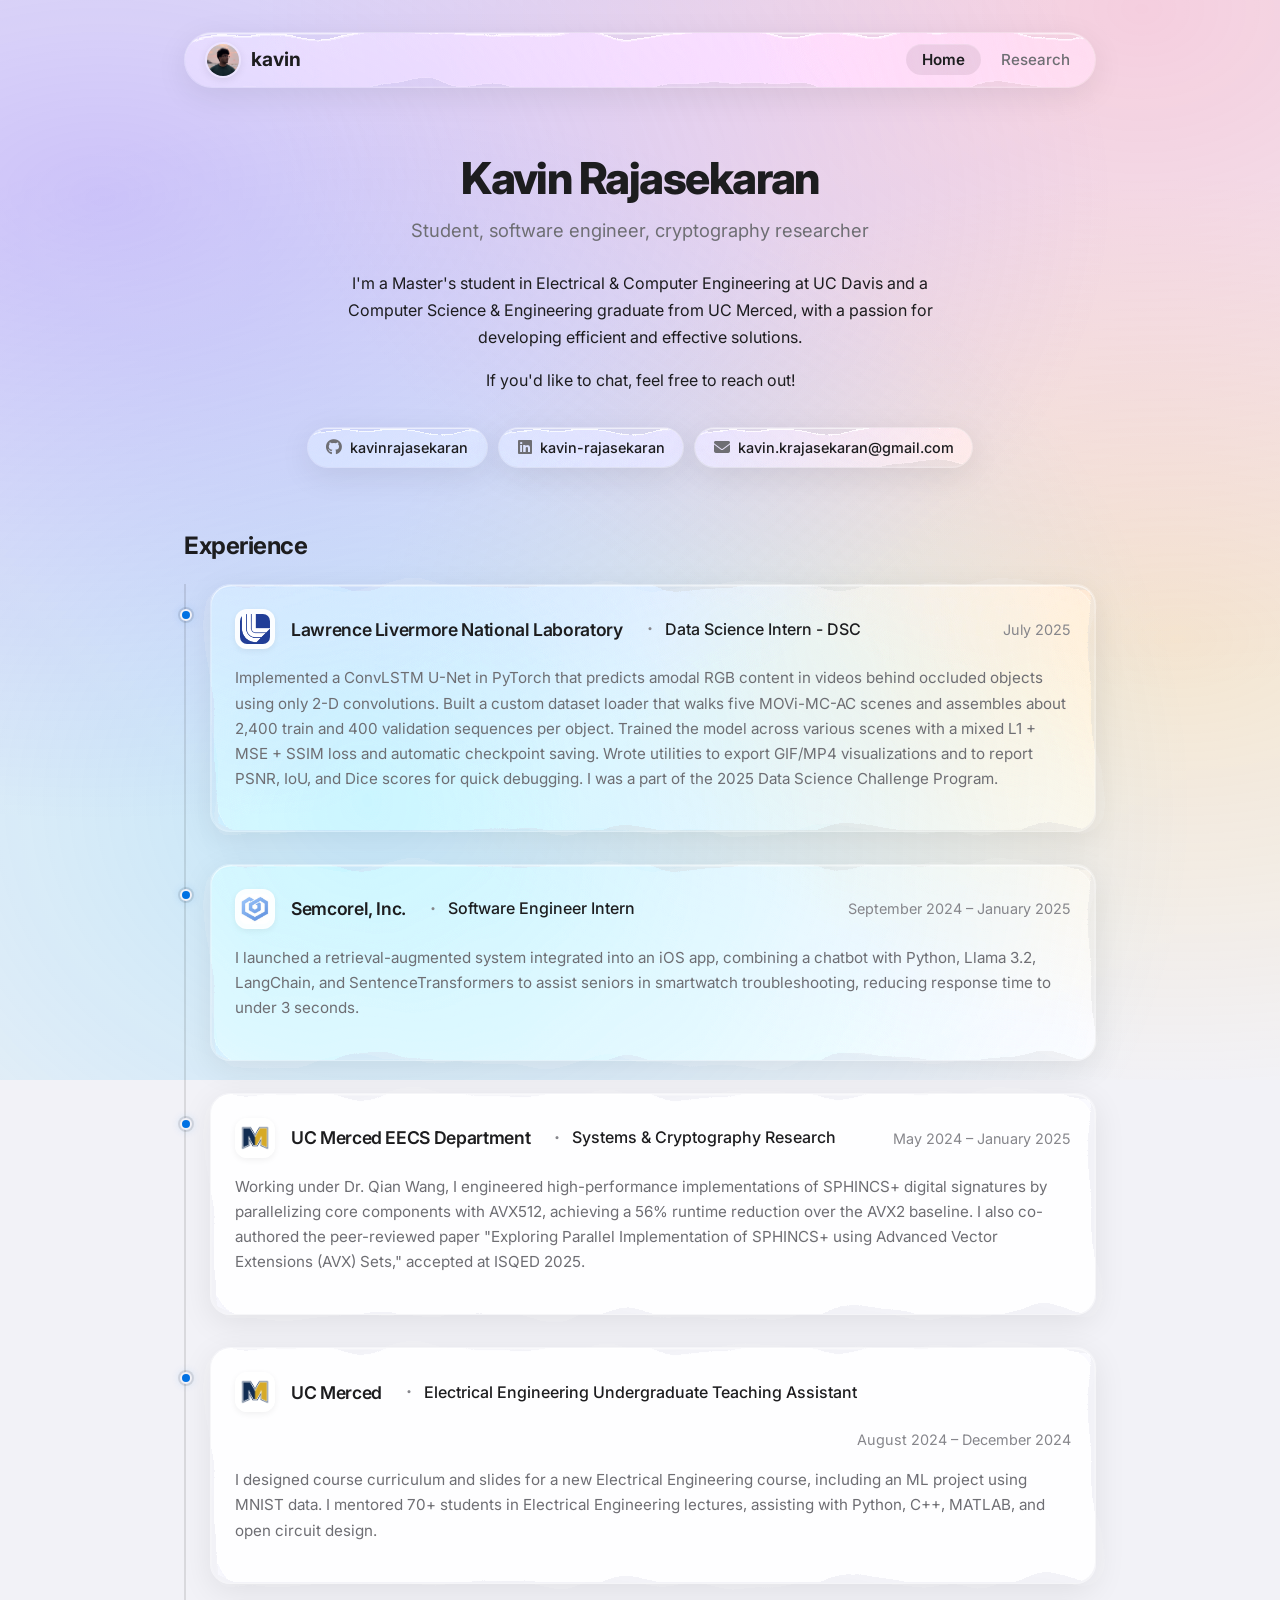
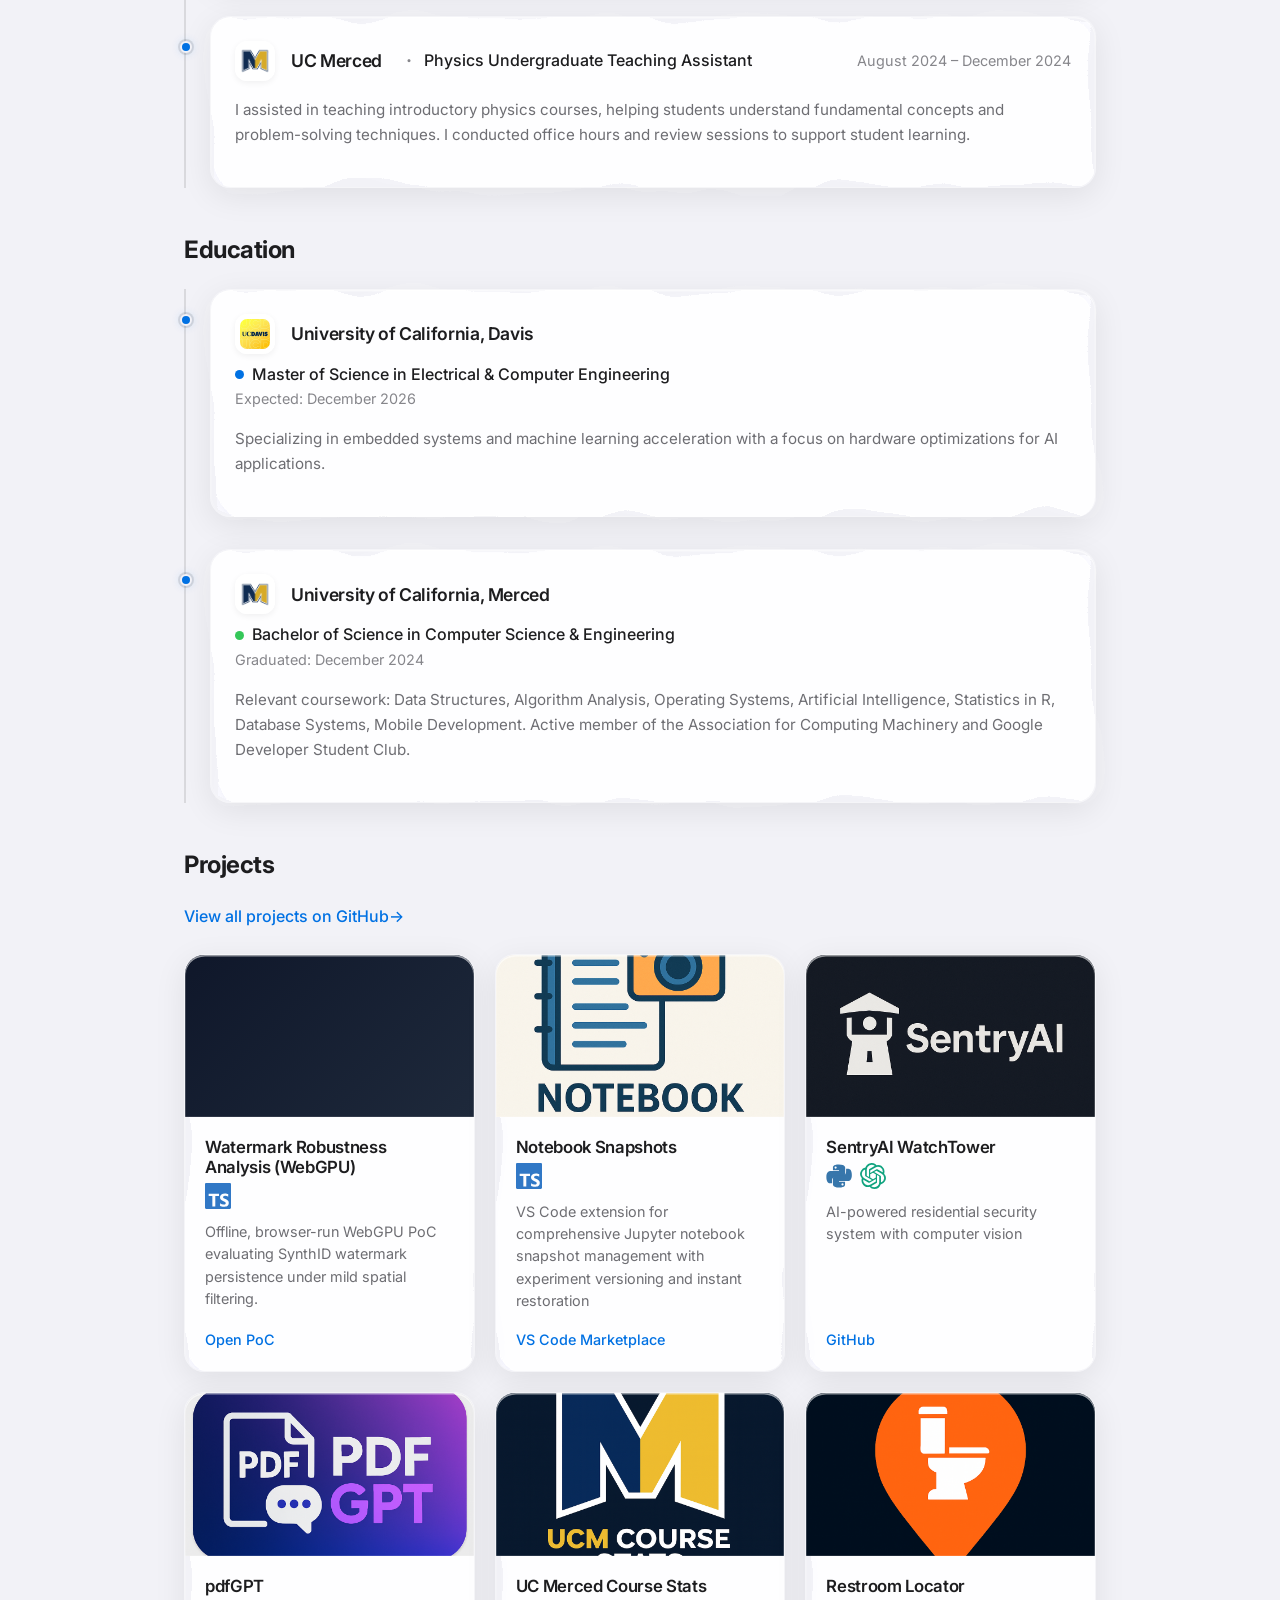
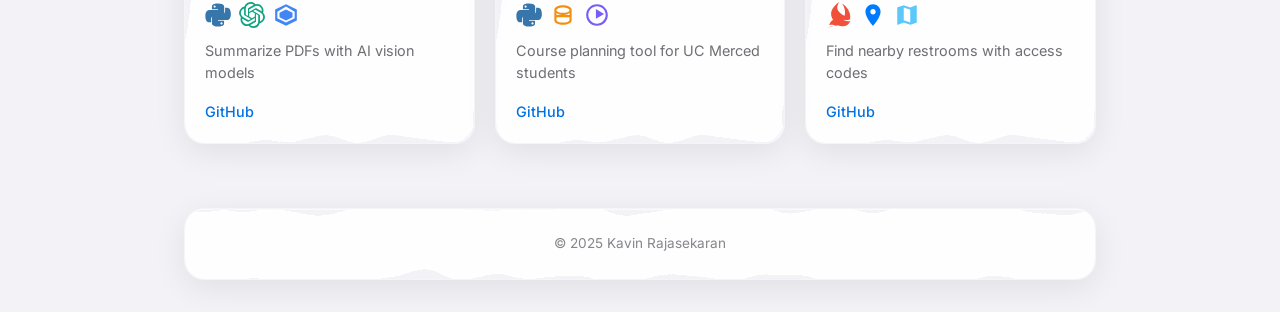
==== commit c96183d0: "frosted glass" ====
--- a/index.html
+++ b/index.html
@@ -9,6 +9,21 @@
   <link rel="stylesheet" href="https://cdnjs.cloudflare.com/ajax/libs/font-awesome/6.4.0/css/all.min.css">
 </head>
 <body>
+  <!-- Liquid Glass SVG Displacement Filter -->
+  <svg aria-hidden="true" style="position:absolute;width:0;height:0;overflow:hidden;pointer-events:none">
+    <defs>
+      <filter id="liquid-glass-distort" x="-5%" y="-5%" width="110%" height="110%" color-interpolation-filters="sRGB">
+        <!-- Generate organic fractal noise -->
+        <feTurbulence type="fractalNoise" baseFrequency="0.012 0.008" numOctaves="2" seed="42" result="noise"/>
+        <!-- Smooth the noise into soft, flowing shapes -->
+        <feGaussianBlur in="noise" stdDeviation="3.5" result="blurred-noise"/>
+        <!-- Displace the captured backdrop pixels using the noise —
+             this creates the liquid glass refraction/warp effect -->
+        <feDisplacementMap in="SourceGraphic" in2="blurred-noise" scale="40" xChannelSelector="R" yChannelSelector="G"/>
+      </filter>
+    </defs>
+  </svg>
+
   <div class="container">
     <header>
       <div class="logo">
--- a/css/styles.css
+++ b/css/styles.css
@@ -1,6 +1,13 @@
 /*
   Liquid Glass Design System
-  Apple-inspired aesthetic for kavinrajasekaran.dev
+  Apple-style Liquid Glass for kavinrajasekaran.dev
+
+  The liquid glass effect uses a layered approach:
+  1. JS-injected .glass-distortion div captures the backdrop via
+     backdrop-filter and applies SVG feDisplacementMap refraction
+  2. Semi-transparent tint on the distortion layer
+  3. Specular edge highlights via ::after pseudo-element
+  4. Content sits above everything in normal flow
 
   Table of Contents:
   1.  Font Imports
@@ -8,18 +15,19 @@
   3.  Base & Typography
   4.  Animated Background Mesh
   5.  Layout & Container
-  6.  Floating Glass Header
-  7.  Hero Section
-  8.  Common Section Styles
-  9.  Experience & Education (Glass Timeline)
-  10. Projects Section
-  11. Publications Page
-  12. Blog Page
-  13. Footer
-  14. Glass Light-Follow Effect
-  15. Fade-In Animations
-  16. Accessibility (Reduced Motion)
-  17. Responsive Design
+  6.  Glass Distortion Layer
+  7.  Floating Glass Header
+  8.  Hero Section
+  9.  Common Section Styles
+  10. Experience & Education (Glass Timeline)
+  11. Projects Section
+  12. Publications Page
+  13. Blog Page
+  14. Footer
+  15. Glass Specular & Mouse-Follow Effect
+  16. Fade-In Animations
+  17. Accessibility (Reduced Motion)
+  18. Responsive Design
 */
 
 /* ============================================================
@@ -40,17 +48,22 @@
   --bg-mesh-3: rgba(64, 196, 255, 0.25);
   --bg-mesh-4: rgba(255, 185, 60, 0.20);
 
-  /* Glass Properties */
-  --glass-bg: rgba(255, 255, 255, 0.45);
-  --glass-bg-hover: rgba(255, 255, 255, 0.60);
-  --glass-bg-intense: rgba(255, 255, 255, 0.65);
-  --glass-border: rgba(255, 255, 255, 0.60);
-  --glass-border-subtle: rgba(255, 255, 255, 0.35);
-  --glass-shadow: 0 8px 32px rgba(0, 0, 0, 0.06);
-  --glass-shadow-lg: 0 16px 48px rgba(0, 0, 0, 0.10);
-  --glass-highlight: rgba(255, 255, 255, 0.70);
-  --glass-blur: 24px;
-  --glass-saturate: 180%;
+  /* Glass tint — the semi-transparent overlay on the distortion layer */
+  --glass-tint: rgba(255, 255, 255, 0.12);
+  --glass-tint-hover: rgba(255, 255, 255, 0.20);
+  --glass-tint-intense: rgba(255, 255, 255, 0.28);
+
+  /* Specular highlights */
+  --specular-top: rgba(255, 255, 255, 0.55);
+  --specular-edge: rgba(255, 255, 255, 0.20);
+
+  /* Glass borders */
+  --glass-border: rgba(255, 255, 255, 0.22);
+  --glass-border-subtle: rgba(255, 255, 255, 0.12);
+
+  /* Shadows */
+  --glass-shadow: 0 8px 32px rgba(0, 0, 0, 0.08);
+  --glass-shadow-lg: 0 16px 48px rgba(0, 0, 0, 0.12);
 
   /* Typography */
   --text-primary: #1d1d1f;
@@ -89,14 +102,18 @@
     --bg-mesh-3: rgba(10, 132, 255, 0.18);
     --bg-mesh-4: rgba(255, 159, 10, 0.12);
 
-    --glass-bg: rgba(38, 38, 40, 0.55);
-    --glass-bg-hover: rgba(54, 54, 56, 0.65);
-    --glass-bg-intense: rgba(44, 44, 46, 0.75);
-    --glass-border: rgba(255, 255, 255, 0.10);
-    --glass-border-subtle: rgba(255, 255, 255, 0.06);
-    --glass-shadow: 0 8px 32px rgba(0, 0, 0, 0.25);
-    --glass-shadow-lg: 0 16px 48px rgba(0, 0, 0, 0.35);
-    --glass-highlight: rgba(255, 255, 255, 0.06);
+    --glass-tint: rgba(40, 40, 44, 0.30);
+    --glass-tint-hover: rgba(50, 50, 55, 0.40);
+    --glass-tint-intense: rgba(55, 55, 60, 0.50);
+
+    --specular-top: rgba(255, 255, 255, 0.10);
+    --specular-edge: rgba(255, 255, 255, 0.06);
+
+    --glass-border: rgba(255, 255, 255, 0.08);
+    --glass-border-subtle: rgba(255, 255, 255, 0.05);
+
+    --glass-shadow: 0 8px 32px rgba(0, 0, 0, 0.30);
+    --glass-shadow-lg: 0 16px 48px rgba(0, 0, 0, 0.40);
 
     --text-primary: #f5f5f7;
     --text-secondary: #a1a1a6;
@@ -220,7 +237,48 @@
 }
 
 /* ============================================================
-   6. Floating Glass Header
+   6. Glass Distortion Layer (injected by JS)
+   Captures the backdrop and applies SVG displacement filter
+   to create the liquid glass refraction effect.
+   ============================================================ */
+.glass-distortion {
+  position: absolute;
+  inset: 0;
+  z-index: -1;
+  border-radius: inherit;
+  pointer-events: none;
+
+  /* Capture the backdrop — the 0.5px blur gives a very subtle softening */
+  -webkit-backdrop-filter: blur(0.5px) saturate(1.4) brightness(1.05);
+  backdrop-filter: blur(0.5px) saturate(1.4) brightness(1.05);
+
+  /* Apply SVG displacement to the captured backdrop → liquid refraction */
+  filter: url(#liquid-glass-distort);
+
+  /* Semi-transparent tint overlaying the distorted backdrop.
+     Since this is a uniform color, displacement has no visual effect on it,
+     only the varying backdrop beneath appears warped. */
+  background: var(--glass-tint);
+
+  isolation: isolate;
+}
+
+/* Hover: increase the tint for feedback */
+.experience-item:hover > .glass-distortion,
+.education-item:hover > .glass-distortion,
+.project-card:hover > .glass-distortion,
+.publication-item:hover > .glass-distortion,
+.interest-item:hover > .glass-distortion,
+.blog-post:hover > .glass-distortion {
+  background: var(--glass-tint-hover);
+}
+
+header.scrolled > .glass-distortion {
+  background: var(--glass-tint-intense);
+}
+
+/* ============================================================
+   7. Floating Glass Header
    ============================================================ */
 header {
   position: sticky;
@@ -232,19 +290,23 @@
   padding: 0.55rem 0.55rem 0.55rem 1.25rem;
   margin-bottom: 3rem;
 
-  background: var(--glass-bg);
-  backdrop-filter: blur(var(--glass-blur)) saturate(var(--glass-saturate));
-  -webkit-backdrop-filter: blur(var(--glass-blur)) saturate(var(--glass-saturate));
+  /* No background — handled by .glass-distortion layer */
+  background: transparent;
   border: 1px solid var(--glass-border);
   border-radius: var(--pill-radius);
-  box-shadow: var(--glass-shadow), inset 0 1px 0 var(--glass-highlight);
-
-  transition: background 0.4s ease, box-shadow 0.4s ease;
+  box-shadow: var(--glass-shadow),
+    inset 0 1.5px 0 0 var(--specular-top),
+    inset 0 0 0 0.5px var(--specular-edge);
+
+  isolation: isolate;
+  overflow: hidden;
+  transition: box-shadow 0.4s ease;
 }
 
 header.scrolled {
-  background: var(--glass-bg-intense);
-  box-shadow: var(--glass-shadow-lg), inset 0 1px 0 var(--glass-highlight);
+  box-shadow: var(--glass-shadow-lg),
+    inset 0 1.5px 0 0 var(--specular-top),
+    inset 0 0 0 0.5px var(--specular-edge);
 }
 
 .logo {
@@ -300,11 +362,11 @@
   color: var(--text-primary);
   font-weight: 600;
   border: none;
-  box-shadow: inset 0 1px 0 var(--glass-highlight);
-}
-
-/* ============================================================
-   7. Hero Section
+  box-shadow: inset 0 1px 0 var(--specular-edge);
+}
+
+/* ============================================================
+   8. Hero Section
    ============================================================ */
 .hero {
   text-align: center;
@@ -340,17 +402,21 @@
 }
 
 .social-links a {
+  position: relative;
   display: inline-flex;
   align-items: center;
   gap: 0.5rem;
   padding: 0.5rem 1.15rem;
 
-  background: var(--glass-bg);
-  backdrop-filter: blur(16px) saturate(var(--glass-saturate));
-  -webkit-backdrop-filter: blur(16px) saturate(var(--glass-saturate));
+  background: transparent;
   border: 1px solid var(--glass-border);
   border-radius: var(--pill-radius);
-  box-shadow: var(--glass-shadow), inset 0 1px 0 var(--glass-highlight);
+  box-shadow: var(--glass-shadow),
+    inset 0 1px 0 0 var(--specular-top),
+    inset 0 0 0 0.5px var(--specular-edge);
+
+  isolation: isolate;
+  overflow: hidden;
 
   color: var(--text-primary);
   font-size: 0.9rem;
@@ -359,9 +425,10 @@
 }
 
 .social-links a:hover {
-  background: var(--glass-bg-hover);
   transform: translateY(-2px);
-  box-shadow: var(--glass-shadow-lg), inset 0 1px 0 var(--glass-highlight);
+  box-shadow: var(--glass-shadow-lg),
+    inset 0 1.5px 0 0 var(--specular-top),
+    inset 0 0 0 0.5px var(--specular-edge);
   text-decoration: none;
 }
 
@@ -376,14 +443,14 @@
 }
 
 /* ============================================================
-   8. Common Section Styles
+   9. Common Section Styles
    ============================================================ */
 section {
   margin-bottom: 4rem;
 }
 
 /* ============================================================
-   9. Experience & Education (Glass Timeline)
+   10. Experience & Education (Glass Timeline)
    ============================================================ */
 .experience, .education {
   margin-bottom: 3rem;
@@ -400,22 +467,21 @@
   margin-bottom: 2rem;
   padding: 1.5rem;
 
-  background: var(--glass-bg);
-  backdrop-filter: blur(var(--glass-blur)) saturate(var(--glass-saturate));
-  -webkit-backdrop-filter: blur(var(--glass-blur)) saturate(var(--glass-saturate));
+  background: transparent;
   border: 1px solid var(--glass-border);
   border-radius: var(--card-radius);
-  box-shadow: var(--glass-shadow), inset 0 1px 0 var(--glass-highlight);
-
+  box-shadow: var(--glass-shadow);
+
+  isolation: isolate;
   transition: all 0.4s cubic-bezier(0.25, 0.46, 0.45, 0.94);
 }
 
 .experience-item:hover, .education-item:hover {
-  background: var(--glass-bg-hover);
-  box-shadow: var(--glass-shadow-lg), inset 0 1px 0 var(--glass-highlight);
+  box-shadow: var(--glass-shadow-lg);
   transform: translateY(-2px);
 }
 
+/* Timeline dot — uses ::before, sits outside overflow */
 .experience-item::before, .education-item::before {
   content: '';
   position: absolute;
@@ -427,6 +493,7 @@
   background: var(--accent);
   border: 2px solid var(--bg-primary);
   box-shadow: 0 0 0 2px var(--border-color), 0 0 10px rgba(0, 113, 227, 0.20);
+  z-index: 5;
 }
 
 /* Hide toggle icon — description always visible */
@@ -517,7 +584,7 @@
 }
 
 /* ============================================================
-   10. Projects Section
+   11. Projects Section
    ============================================================ */
 .projects {
   margin-bottom: 3rem;
@@ -540,22 +607,20 @@
   position: relative;
   overflow: hidden;
 
-  background: var(--glass-bg);
-  backdrop-filter: blur(var(--glass-blur)) saturate(var(--glass-saturate));
-  -webkit-backdrop-filter: blur(var(--glass-blur)) saturate(var(--glass-saturate));
+  background: transparent;
   border: 1px solid var(--glass-border);
   border-radius: var(--card-radius);
-  box-shadow: var(--glass-shadow), inset 0 1px 0 var(--glass-highlight);
-
+  box-shadow: var(--glass-shadow);
+
+  isolation: isolate;
   display: flex;
   flex-direction: column;
   transition: all 0.4s cubic-bezier(0.25, 0.46, 0.45, 0.94);
 }
 
 .project-card:hover {
-  background: var(--glass-bg-hover);
   transform: translateY(-4px);
-  box-shadow: var(--glass-shadow-lg), inset 0 1px 0 var(--glass-highlight);
+  box-shadow: var(--glass-shadow-lg);
 }
 
 .project-cover {
@@ -565,6 +630,8 @@
   background-position: center;
   border-bottom: 1px solid var(--glass-border-subtle);
   background-color: rgba(128, 128, 128, 0.05);
+  position: relative;
+  z-index: 1;
 }
 
 .project-info {
@@ -572,6 +639,8 @@
   display: flex;
   flex-direction: column;
   flex-grow: 1;
+  position: relative;
+  z-index: 1;
 }
 
 .project-info h3 {
@@ -619,7 +688,7 @@
 }
 
 /* ============================================================
-   11. Publications Page
+   12. Publications Page
    ============================================================ */
 .publication-item {
   padding: 1.5rem;
@@ -627,20 +696,18 @@
   position: relative;
   overflow: hidden;
 
-  background: var(--glass-bg);
-  backdrop-filter: blur(var(--glass-blur)) saturate(var(--glass-saturate));
-  -webkit-backdrop-filter: blur(var(--glass-blur)) saturate(var(--glass-saturate));
+  background: transparent;
   border: 1px solid var(--glass-border);
   border-radius: var(--card-radius);
-  box-shadow: var(--glass-shadow), inset 0 1px 0 var(--glass-highlight);
-
+  box-shadow: var(--glass-shadow);
+
+  isolation: isolate;
   transition: all 0.4s cubic-bezier(0.25, 0.46, 0.45, 0.94);
 }
 
 .publication-item:hover {
-  background: var(--glass-bg-hover);
   transform: translateY(-2px);
-  box-shadow: var(--glass-shadow-lg), inset 0 1px 0 var(--glass-highlight);
+  box-shadow: var(--glass-shadow-lg);
 }
 
 .publication-item h3 {
@@ -728,20 +795,18 @@
   position: relative;
   overflow: hidden;
 
-  background: var(--glass-bg);
-  backdrop-filter: blur(var(--glass-blur)) saturate(var(--glass-saturate));
-  -webkit-backdrop-filter: blur(var(--glass-blur)) saturate(var(--glass-saturate));
+  background: transparent;
   border: 1px solid var(--glass-border);
   border-radius: var(--card-radius);
-  box-shadow: var(--glass-shadow), inset 0 1px 0 var(--glass-highlight);
-
+  box-shadow: var(--glass-shadow);
+
+  isolation: isolate;
   transition: all 0.4s cubic-bezier(0.25, 0.46, 0.45, 0.94);
 }
 
 .interest-item:hover {
-  background: var(--glass-bg-hover);
   transform: translateY(-2px);
-  box-shadow: var(--glass-shadow-lg), inset 0 1px 0 var(--glass-highlight);
+  box-shadow: var(--glass-shadow-lg);
 }
 
 .interest-item h3 {
@@ -758,7 +823,7 @@
 }
 
 /* ============================================================
-   12. Blog Page
+   13. Blog Page
    ============================================================ */
 .blog-posts {
   display: flex;
@@ -768,21 +833,21 @@
 
 .blog-post {
   padding: 2rem;
-
-  background: var(--glass-bg);
-  backdrop-filter: blur(var(--glass-blur)) saturate(var(--glass-saturate));
-  -webkit-backdrop-filter: blur(var(--glass-blur)) saturate(var(--glass-saturate));
+  position: relative;
+  overflow: hidden;
+
+  background: transparent;
   border: 1px solid var(--glass-border);
   border-radius: var(--card-radius);
-  box-shadow: var(--glass-shadow), inset 0 1px 0 var(--glass-highlight);
-
+  box-shadow: var(--glass-shadow);
+
+  isolation: isolate;
   transition: all 0.4s cubic-bezier(0.25, 0.46, 0.45, 0.94);
 }
 
 .blog-post:hover {
-  background: var(--glass-bg-hover);
   transform: translateY(-2px);
-  box-shadow: var(--glass-shadow-lg), inset 0 1px 0 var(--glass-highlight);
+  box-shadow: var(--glass-shadow-lg);
 }
 
 .blog-post h2 {
@@ -814,19 +879,23 @@
 }
 
 /* ============================================================
-   13. Footer
+   14. Footer
    ============================================================ */
 footer {
+  position: relative;
   margin-top: 4rem;
   padding: 1.5rem 2rem;
   text-align: center;
 
-  background: var(--glass-bg);
-  backdrop-filter: blur(var(--glass-blur)) saturate(var(--glass-saturate));
-  -webkit-backdrop-filter: blur(var(--glass-blur)) saturate(var(--glass-saturate));
+  background: transparent;
   border: 1px solid var(--glass-border);
   border-radius: var(--card-radius);
-  box-shadow: var(--glass-shadow), inset 0 1px 0 var(--glass-highlight);
+  box-shadow: var(--glass-shadow),
+    inset 0 1px 0 0 var(--specular-top),
+    inset 0 0 0 0.5px var(--specular-edge);
+
+  isolation: isolate;
+  overflow: hidden;
 }
 
 footer p {
@@ -836,7 +905,9 @@
 }
 
 /* ============================================================
-   14. Glass Light-Follow Effect (mouse tracking)
+   15. Glass Specular & Mouse-Follow Effect
+   Specular box-shadow is always visible; mouse-tracking
+   gradient only appears on hover.
    ============================================================ */
 .experience-item::after,
 .education-item::after,
@@ -847,27 +918,35 @@
   position: absolute;
   inset: 0;
   border-radius: inherit;
+  pointer-events: none;
+  z-index: 2;
+
+  /* Always-visible specular edge highlights */
+  box-shadow:
+    inset 0 1.5px 0 0 var(--specular-top),
+    inset 1px 0 0 0 var(--specular-edge),
+    inset -1px 0 0 0 var(--specular-edge),
+    inset 0 -0.5px 0 0 rgba(255, 255, 255, 0.04);
+
+  /* Mouse-tracking gradient — transparent until hover */
+  background: transparent;
+  transition: background 0.3s ease;
+}
+
+.experience-item:hover::after,
+.education-item:hover::after,
+.project-card:hover::after,
+.publication-item:hover::after,
+.interest-item:hover::after {
   background: radial-gradient(
     600px circle at var(--mouse-x, 50%) var(--mouse-y, 50%),
     var(--highlight-color),
     transparent 40%
   );
-  pointer-events: none;
-  opacity: 0;
-  transition: opacity 0.3s ease;
-  z-index: 1;
-}
-
-.experience-item:hover::after,
-.education-item:hover::after,
-.project-card:hover::after,
-.publication-item:hover::after,
-.interest-item:hover::after {
-  opacity: 1;
-}
-
-/* ============================================================
-   15. Fade-In Animations
+}
+
+/* ============================================================
+   16. Fade-In Animations
    ============================================================ */
 .fade-in {
   opacity: 0;
@@ -893,7 +972,6 @@
   transition:
     opacity 0.5s cubic-bezier(0.25, 0.46, 0.45, 0.94),
     transform 0.5s cubic-bezier(0.25, 0.46, 0.45, 0.94),
-    background 0.4s cubic-bezier(0.25, 0.46, 0.45, 0.94),
     box-shadow 0.4s cubic-bezier(0.25, 0.46, 0.45, 0.94);
 }
 
@@ -906,11 +984,10 @@
   transform: translateY(0);
 }
 
-/* Stagger delays are applied via JS and cleaned up after animation
-   to avoid interfering with hover transitions */
-
-/* ============================================================
-   16. Accessibility (Reduced Motion)
+/* Stagger delays applied via JS and cleaned up after animation */
+
+/* ============================================================
+   17. Accessibility (Reduced Motion)
    ============================================================ */
 @media (prefers-reduced-motion: reduce) {
   body::before {
@@ -941,13 +1018,12 @@
 }
 
 /* ============================================================
-   17. Responsive Design
+   18. Responsive Design
    ============================================================ */
 
 /* Tablet & small laptops */
 @media (max-width: 768px) {
   :root {
-    --glass-blur: 18px;
     --card-radius: 16px;
   }
 
@@ -998,7 +1074,6 @@
 /* Mobile phones */
 @media (max-width: 480px) {
   :root {
-    --glass-blur: 14px;
     --card-radius: 14px;
   }
 
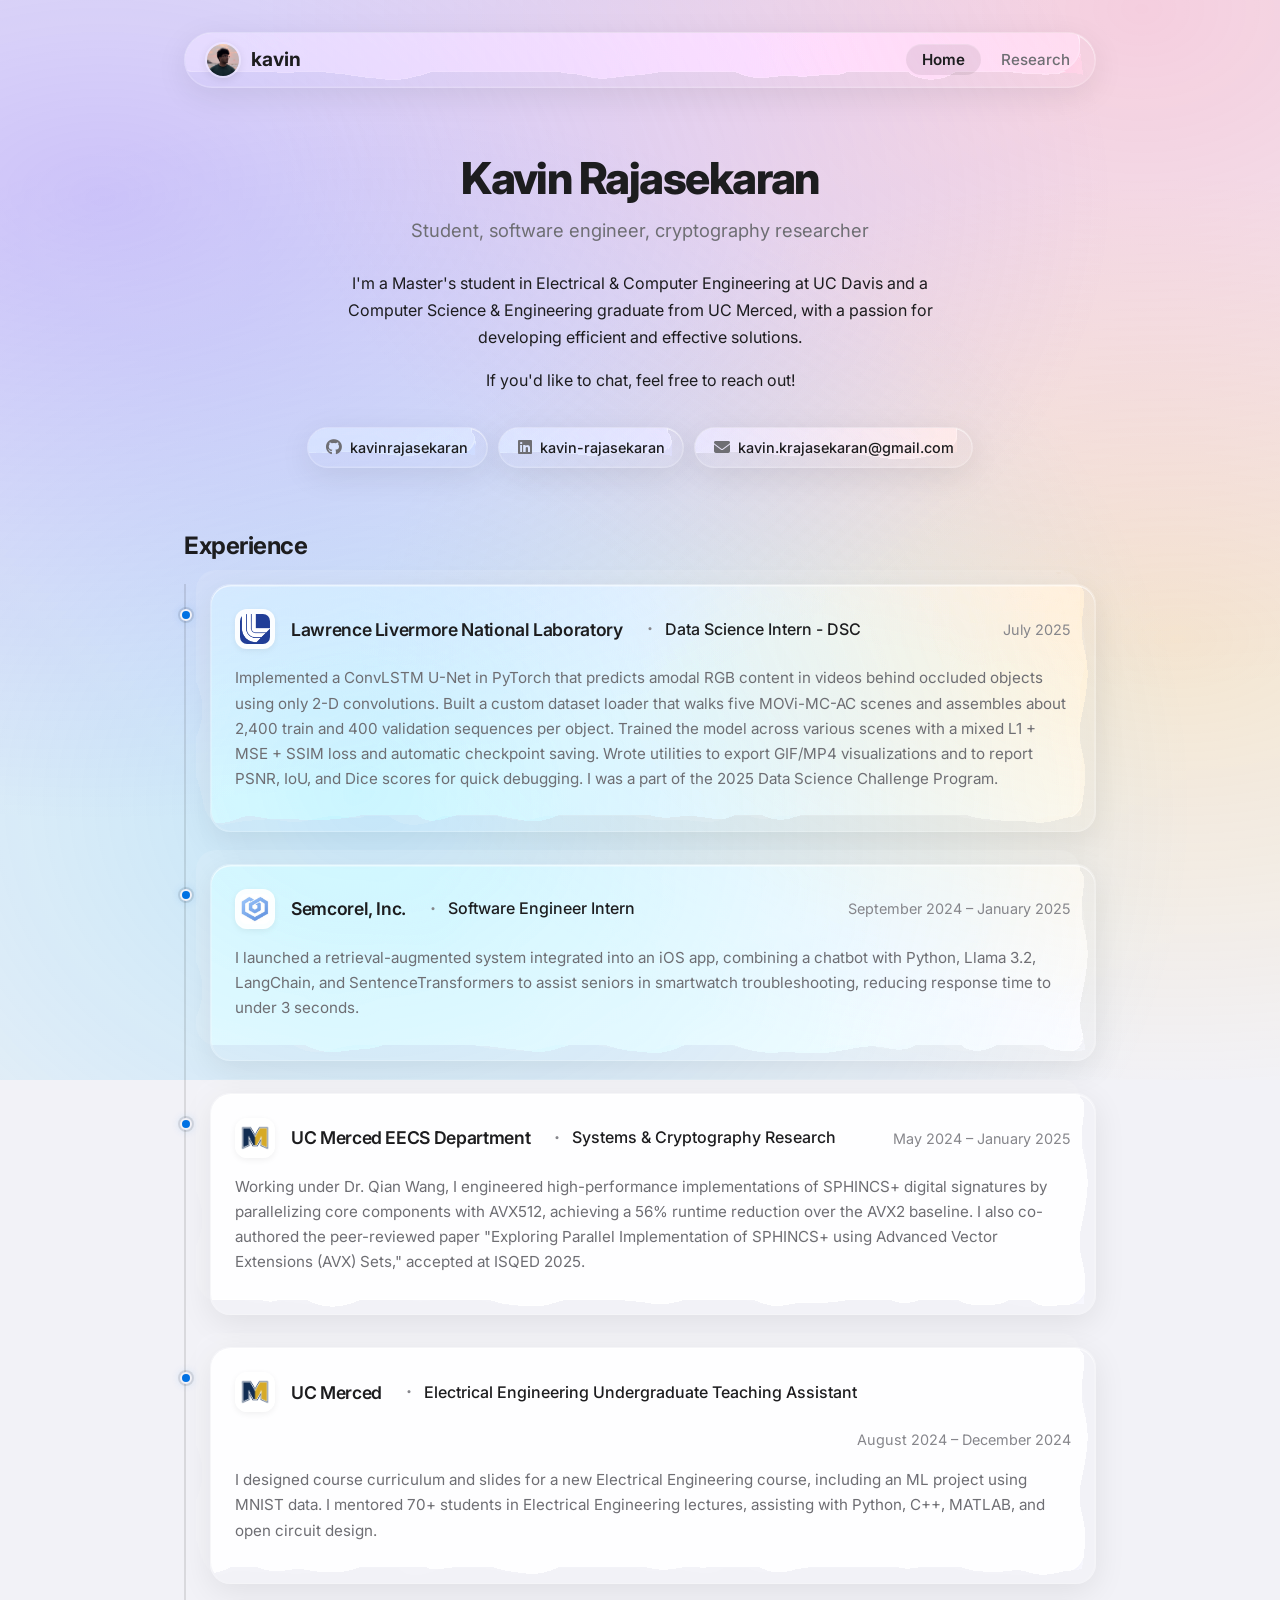
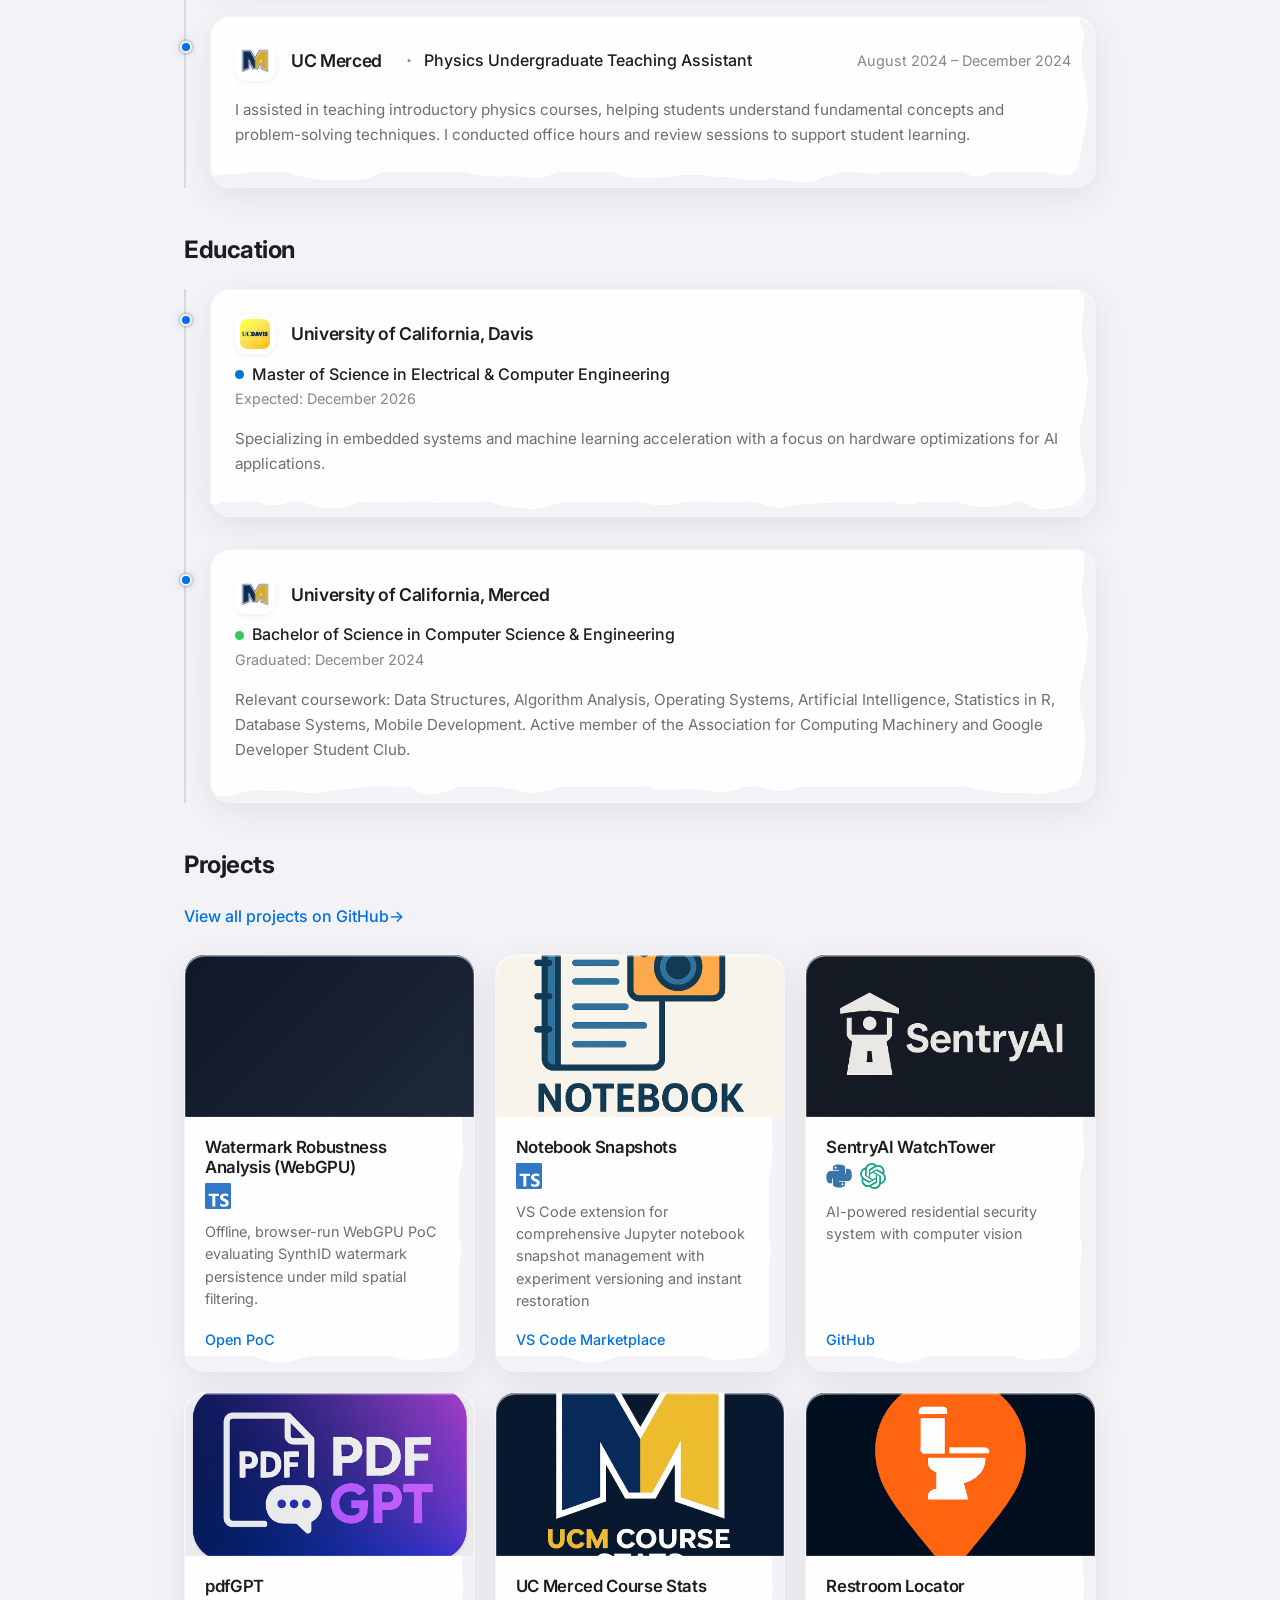
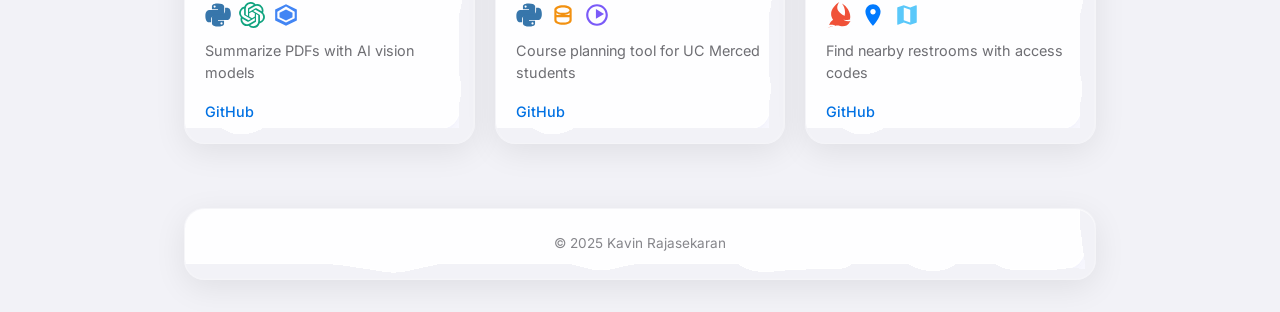
==== commit ece295f8: "real glass" ====
--- a/index.html
+++ b/index.html
@@ -9,17 +9,37 @@
   <link rel="stylesheet" href="https://cdnjs.cloudflare.com/ajax/libs/font-awesome/6.4.0/css/all.min.css">
 </head>
 <body>
-  <!-- Liquid Glass SVG Displacement Filter -->
+  <!-- Liquid Glass SVG Displacement Filter (edge-only refraction) -->
   <svg aria-hidden="true" style="position:absolute;width:0;height:0;overflow:hidden;pointer-events:none">
     <defs>
-      <filter id="liquid-glass-distort" x="-5%" y="-5%" width="110%" height="110%" color-interpolation-filters="sRGB">
-        <!-- Generate organic fractal noise -->
-        <feTurbulence type="fractalNoise" baseFrequency="0.012 0.008" numOctaves="2" seed="42" result="noise"/>
-        <!-- Smooth the noise into soft, flowing shapes -->
-        <feGaussianBlur in="noise" stdDeviation="3.5" result="blurred-noise"/>
-        <!-- Displace the captured backdrop pixels using the noise —
-             this creates the liquid glass refraction/warp effect -->
-        <feDisplacementMap in="SourceGraphic" in2="blurred-noise" scale="40" xChannelSelector="R" yChannelSelector="G"/>
+      <filter id="liquid-glass-distort" x="-8%" y="-8%" width="116%" height="116%" color-interpolation-filters="sRGB">
+        <!-- 1. Organic noise for the displacement texture -->
+        <feTurbulence type="fractalNoise" baseFrequency="0.015 0.01" numOctaves="2" seed="42" result="noise"/>
+        <feGaussianBlur in="noise" stdDeviation="8" result="soft-noise"/>
+
+        <!-- 2. Build an edge mask (1 at edges/corners, 0 in center) -->
+        <!-- White flood constrained to the element bounds -->
+        <feFlood flood-color="white" flood-opacity="1" x="0%" y="0%" width="100%" height="100%" result="fill"/>
+        <!-- Blur creates a smooth alpha falloff at edges; center stays at 1 -->
+        <feGaussianBlur in="fill" stdDeviation="12" result="center-glow"/>
+        <!-- Copy alpha → RGB so arithmetic can use it, set alpha to 1 -->
+        <feColorMatrix in="center-glow" type="matrix"
+          values="0 0 0 1 0  0 0 0 1 0  0 0 0 1 0  0 0 0 0 1" result="center-rgb"/>
+        <!-- Invert: center(1)→0, edges(0)→1 -->
+        <feComponentTransfer in="center-rgb" result="edge-mask">
+          <feFuncR type="table" tableValues="1 0"/>
+          <feFuncG type="table" tableValues="1 0"/>
+          <feFuncB type="table" tableValues="1 0"/>
+        </feComponentTransfer>
+
+        <!-- 3. Blend: edges → noise displacement, center → 0.5 (no displacement)
+             Formula: mask × (noise − 0.5) + 0.5 -->
+        <feComposite in="soft-noise" in2="edge-mask" operator="arithmetic"
+          k1="1" k2="0" k3="-0.5" k4="0.5" result="edge-displacement"/>
+
+        <!-- 4. Displace the source — only the edges/corners warp -->
+        <feDisplacementMap in="SourceGraphic" in2="edge-displacement" scale="30"
+          xChannelSelector="R" yChannelSelector="G"/>
       </filter>
     </defs>
   </svg>
@@ -56,7 +76,7 @@
             <i class="fab fa-github"></i>
             <span>kavinrajasekaran</span>
           </a>
-          <a href="https://linkedin.com/in/kavin-rajasekaran" target="_blank" title="LinkedIn">
+          <a href="https://www.linkedin.com/in/kavinkraj/" target="_blank" title="LinkedIn">
             <i class="fab fa-linkedin"></i>
             <span>kavin-rajasekaran</span>
           </a>
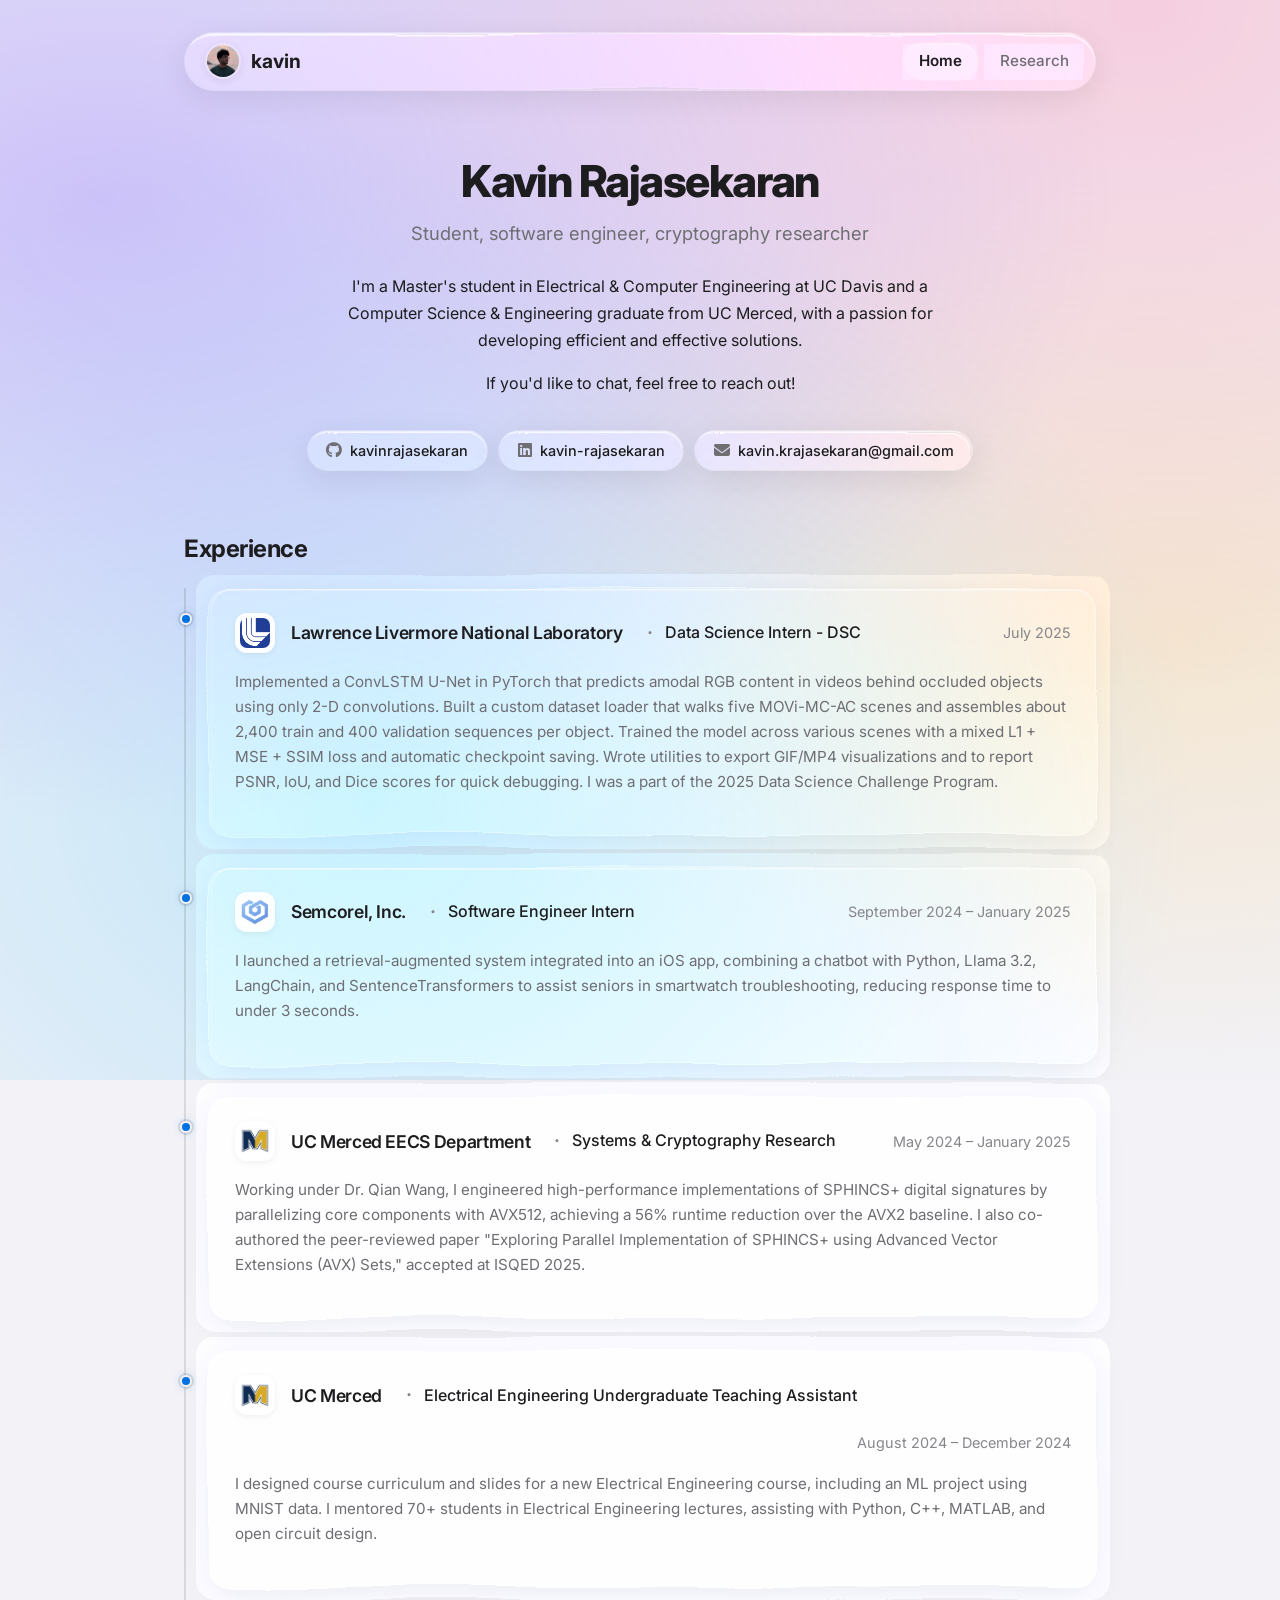
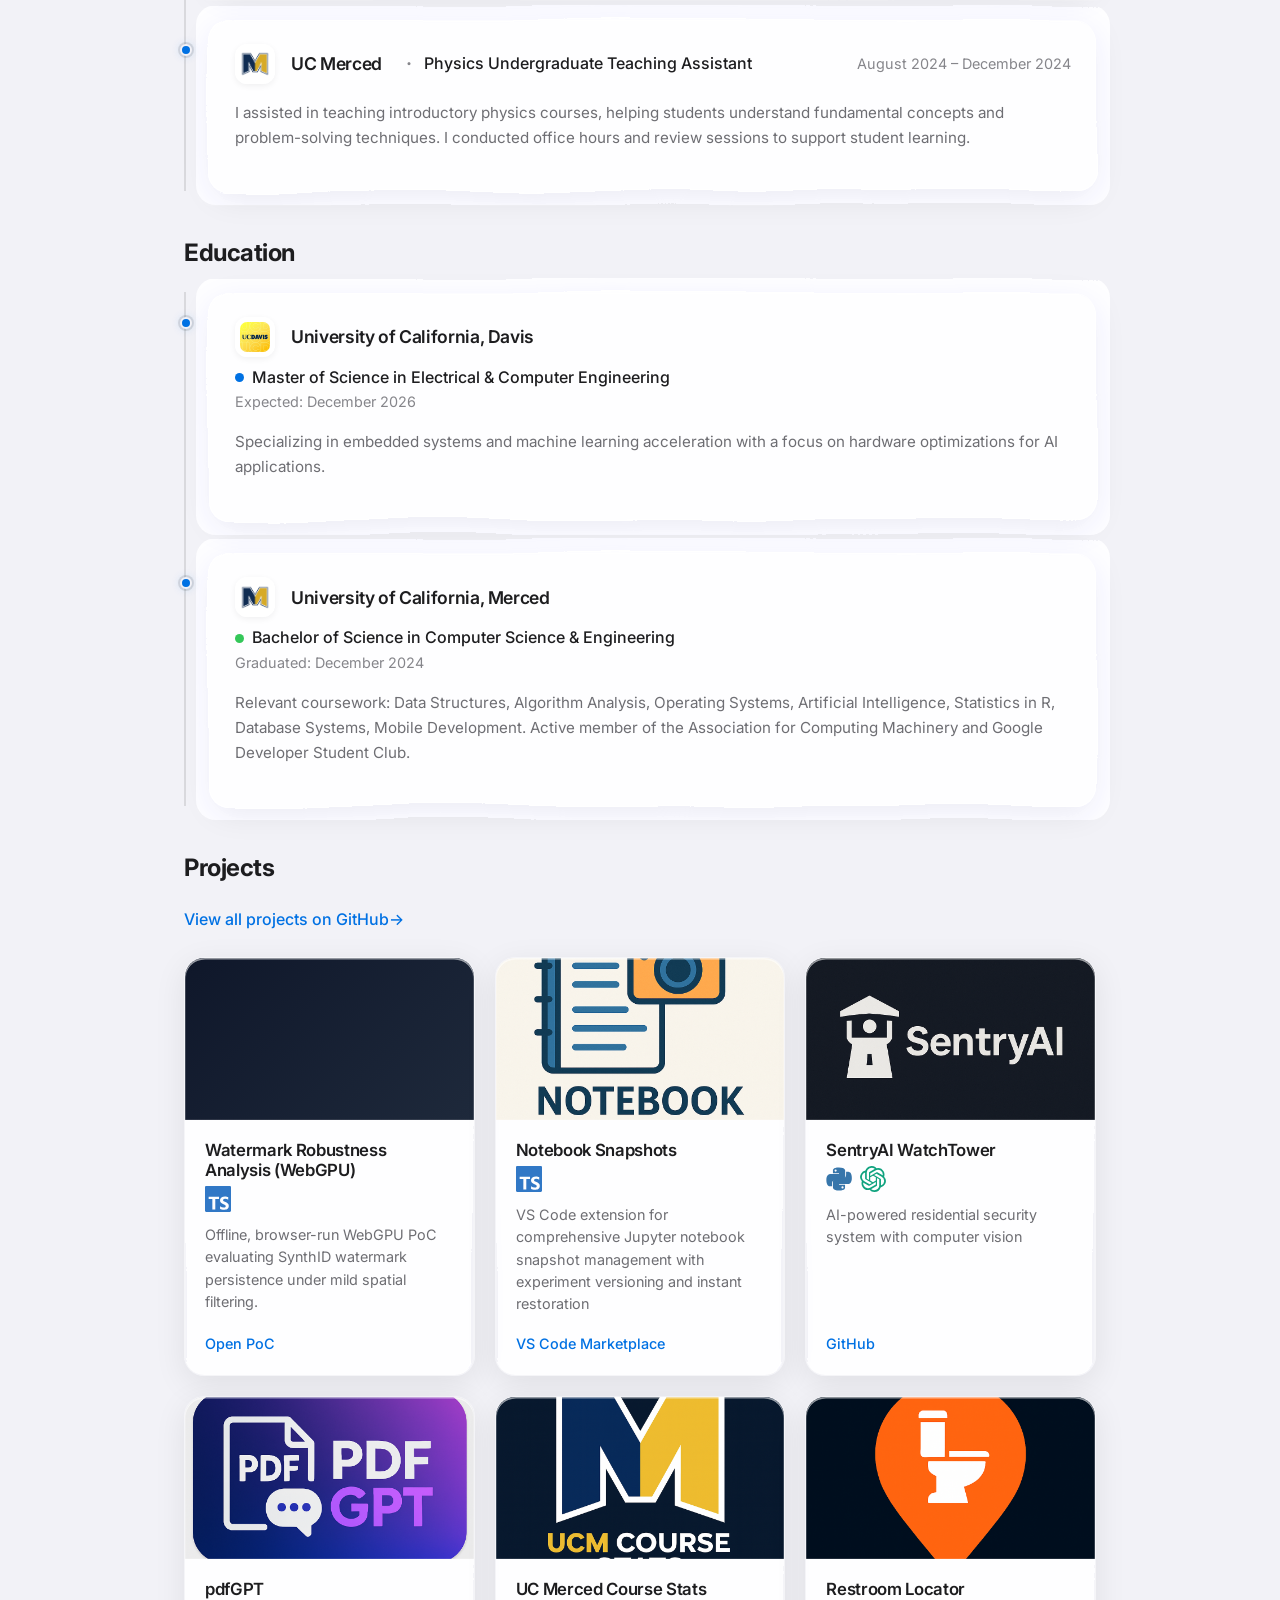
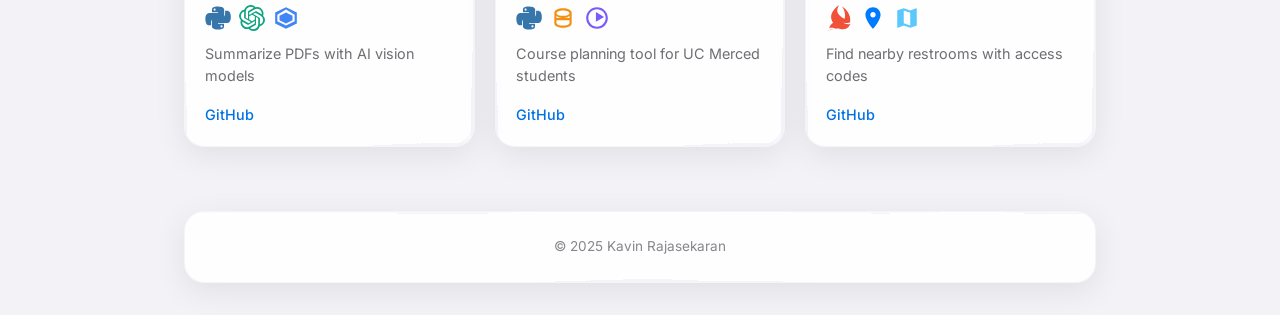
==== commit 98c8439f: "more uniform glass, but its still centered towards the middle" ====
--- a/index.html
+++ b/index.html
@@ -12,33 +12,13 @@
   <!-- Liquid Glass SVG Displacement Filter (edge-only refraction) -->
   <svg aria-hidden="true" style="position:absolute;width:0;height:0;overflow:hidden;pointer-events:none">
     <defs>
-      <filter id="liquid-glass-distort" x="-8%" y="-8%" width="116%" height="116%" color-interpolation-filters="sRGB">
-        <!-- 1. Organic noise for the displacement texture -->
-        <feTurbulence type="fractalNoise" baseFrequency="0.015 0.01" numOctaves="2" seed="42" result="noise"/>
-        <feGaussianBlur in="noise" stdDeviation="8" result="soft-noise"/>
-
-        <!-- 2. Build an edge mask (1 at edges/corners, 0 in center) -->
-        <!-- White flood constrained to the element bounds -->
-        <feFlood flood-color="white" flood-opacity="1" x="0%" y="0%" width="100%" height="100%" result="fill"/>
-        <!-- Blur creates a smooth alpha falloff at edges; center stays at 1 -->
-        <feGaussianBlur in="fill" stdDeviation="12" result="center-glow"/>
-        <!-- Copy alpha → RGB so arithmetic can use it, set alpha to 1 -->
-        <feColorMatrix in="center-glow" type="matrix"
-          values="0 0 0 1 0  0 0 0 1 0  0 0 0 1 0  0 0 0 0 1" result="center-rgb"/>
-        <!-- Invert: center(1)→0, edges(0)→1 -->
-        <feComponentTransfer in="center-rgb" result="edge-mask">
-          <feFuncR type="table" tableValues="1 0"/>
-          <feFuncG type="table" tableValues="1 0"/>
-          <feFuncB type="table" tableValues="1 0"/>
-        </feComponentTransfer>
-
-        <!-- 3. Blend: edges → noise displacement, center → 0.5 (no displacement)
-             Formula: mask × (noise − 0.5) + 0.5 -->
-        <feComposite in="soft-noise" in2="edge-mask" operator="arithmetic"
-          k1="1" k2="0" k3="-0.5" k4="0.5" result="edge-displacement"/>
-
-        <!-- 4. Displace the source — only the edges/corners warp -->
-        <feDisplacementMap in="SourceGraphic" in2="edge-displacement" scale="30"
+      <filter id="liquid-glass-distort" x="0%" y="0%" width="100%" height="100%" color-interpolation-filters="sRGB">
+        <!-- 1. Smooth organic noise texture -->
+        <feTurbulence type="fractalNoise" baseFrequency="0.006 0.004" numOctaves="2" seed="42" result="noise"/>
+        <!-- Heavy blur → large, gentle warps (no jaggedness) -->
+        <feGaussianBlur in="noise" stdDeviation="22" result="soft-noise"/>
+        <!-- 2. Displace the backdrop — subtle uniform liquid refraction -->
+        <feDisplacementMap in="SourceGraphic" in2="soft-noise" scale="16"
           xChannelSelector="R" yChannelSelector="G"/>
       </filter>
     </defs>
--- a/css/styles.css
+++ b/css/styles.css
@@ -243,7 +243,10 @@
    ============================================================ */
 .glass-distortion {
   position: absolute;
-  inset: 0;
+  /* Extend 15px beyond parent on all sides so the SVG displacement filter
+     has pixel data to sample from at the edges — the parent's overflow:hidden
+     clips the result cleanly, eliminating edge artifacts. */
+  inset: -15px;
   z-index: -1;
   border-radius: inherit;
   pointer-events: none;
@@ -269,11 +272,16 @@
 .project-card:hover > .glass-distortion,
 .publication-item:hover > .glass-distortion,
 .interest-item:hover > .glass-distortion,
-.blog-post:hover > .glass-distortion {
+.blog-post:hover > .glass-distortion,
+nav a:hover > .glass-distortion {
   background: var(--glass-tint-hover);
 }
 
 header.scrolled > .glass-distortion {
+  background: var(--glass-tint-intense);
+}
+
+nav a.active > .glass-distortion {
   background: var(--glass-tint-intense);
 }
 
@@ -342,26 +350,32 @@
 }
 
 nav a {
+  position: relative;
+  display: inline-flex;
+  align-items: center;
   color: var(--text-secondary);
   font-weight: 500;
   font-size: 0.95rem;
   padding: 0.4rem 1rem;
   border-radius: var(--pill-radius);
-  border: none;
+  border: 1px solid transparent;
+  background: transparent;
+  isolation: isolate;
+  overflow: hidden;
   transition: background 0.25s ease, color 0.25s ease;
 }
 
 nav a:hover {
-  background: var(--tab-hover-bg);
+  background: transparent;
   color: var(--text-primary);
   text-decoration: none;
 }
 
 nav a.active {
-  background: var(--tab-active-bg);
+  background: transparent;
   color: var(--text-primary);
   font-weight: 600;
-  border: none;
+  border-color: var(--glass-border);
   box-shadow: inset 0 1px 0 var(--specular-edge);
 }
 
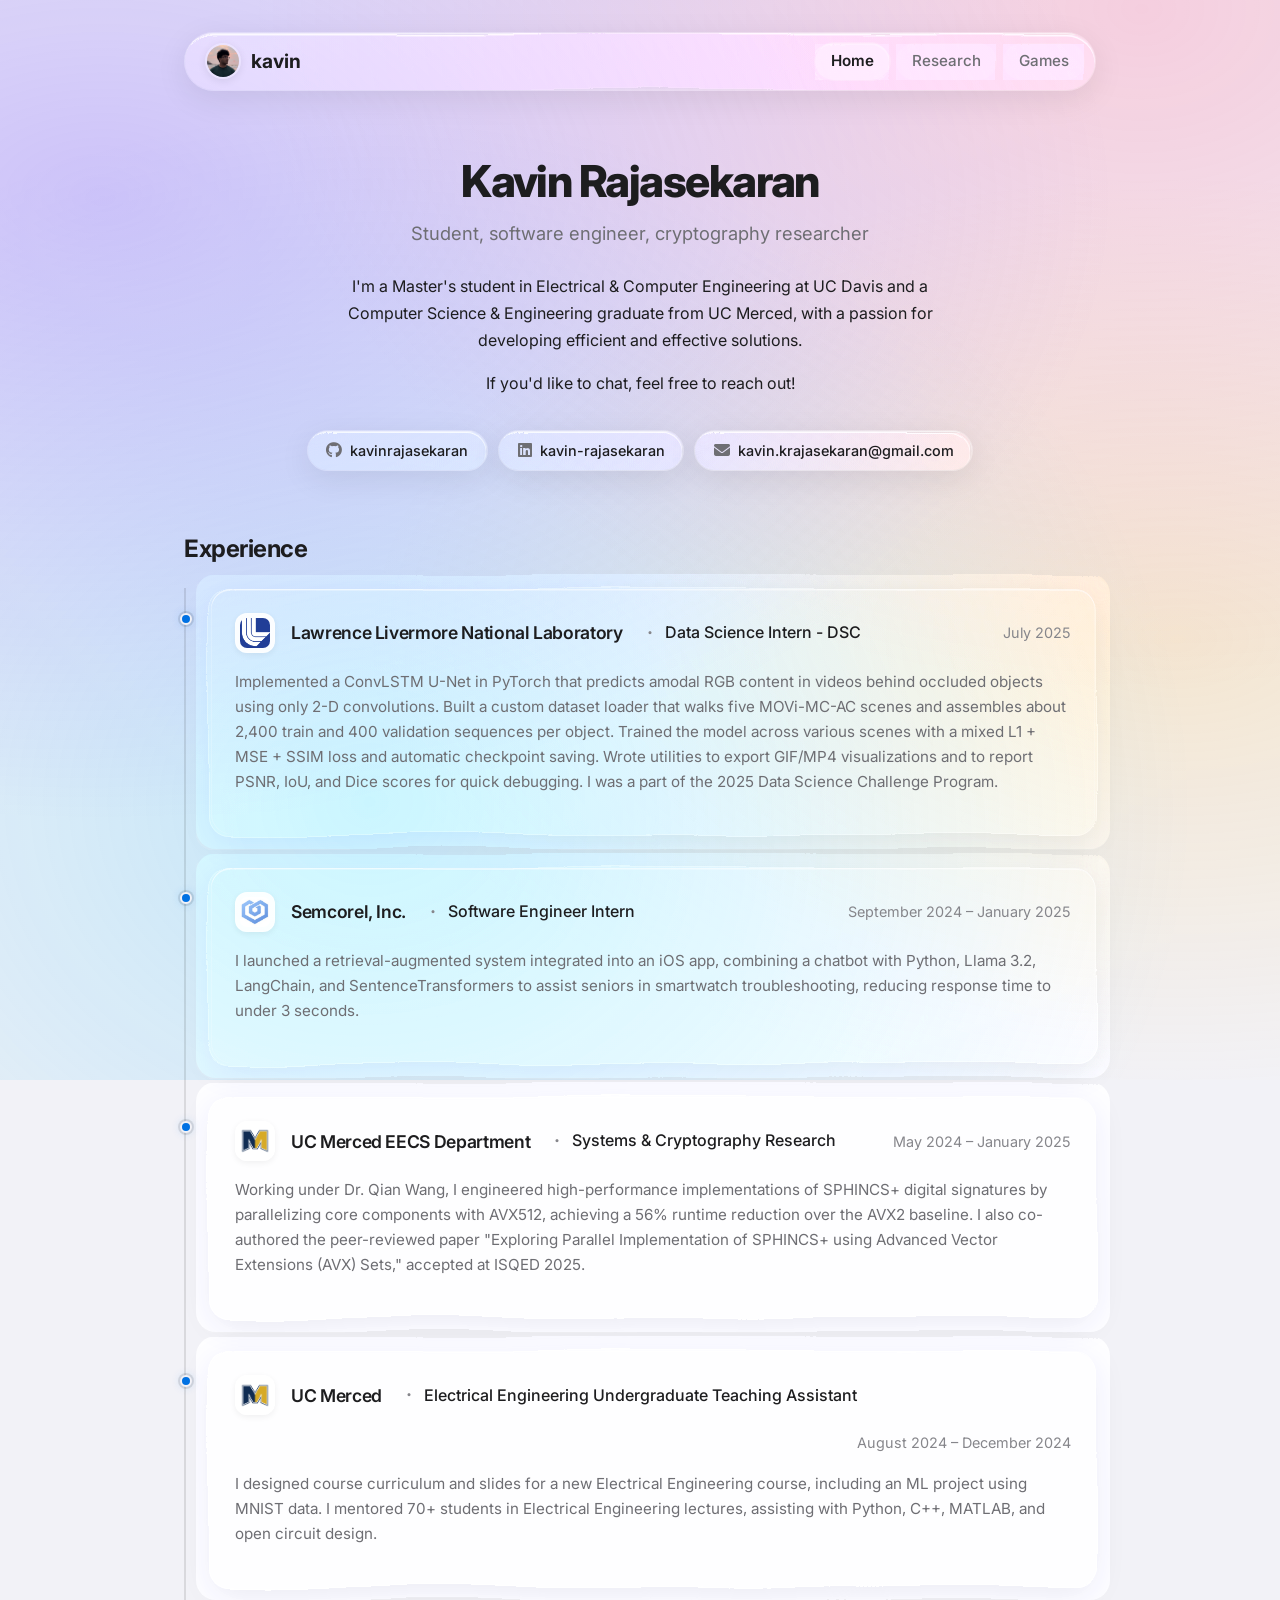
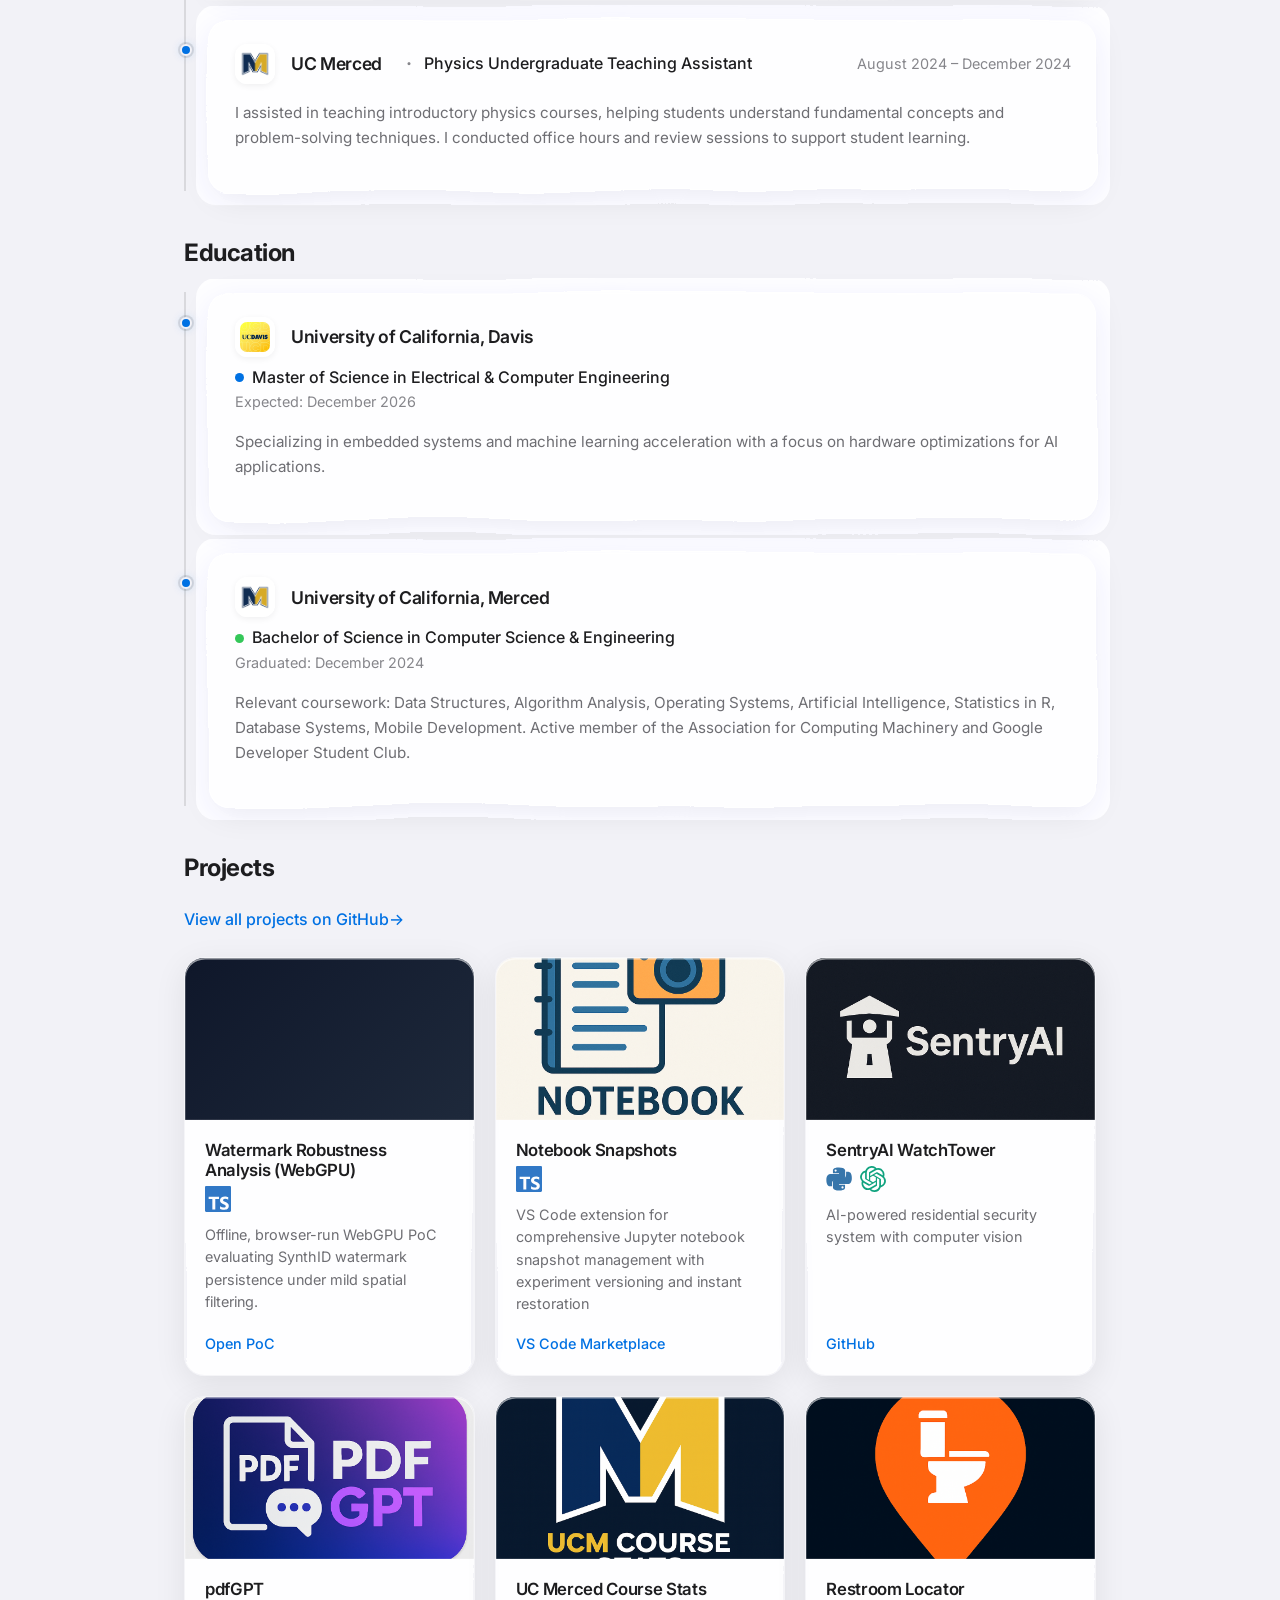
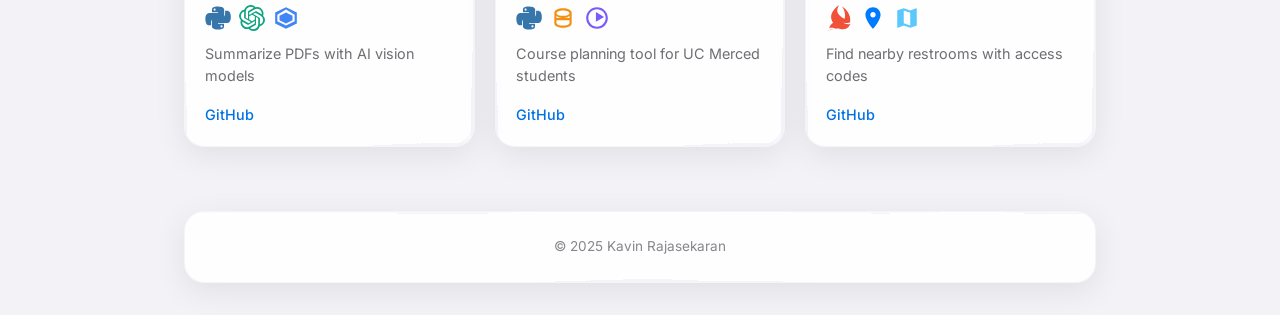
==== commit 5dfdd512: "connect4" ====
--- a/index.html
+++ b/index.html
@@ -34,7 +34,7 @@
         <ul>
           <li><a href="#" class="active">Home</a></li>
           <li><a href="publications.html">Research</a></li>
-          <!-- <li><a href="blog.html">Blog</a></li> -->
+          <li><a href="games.html">Games</a></li>
         </ul>
       </nav>
     </header>
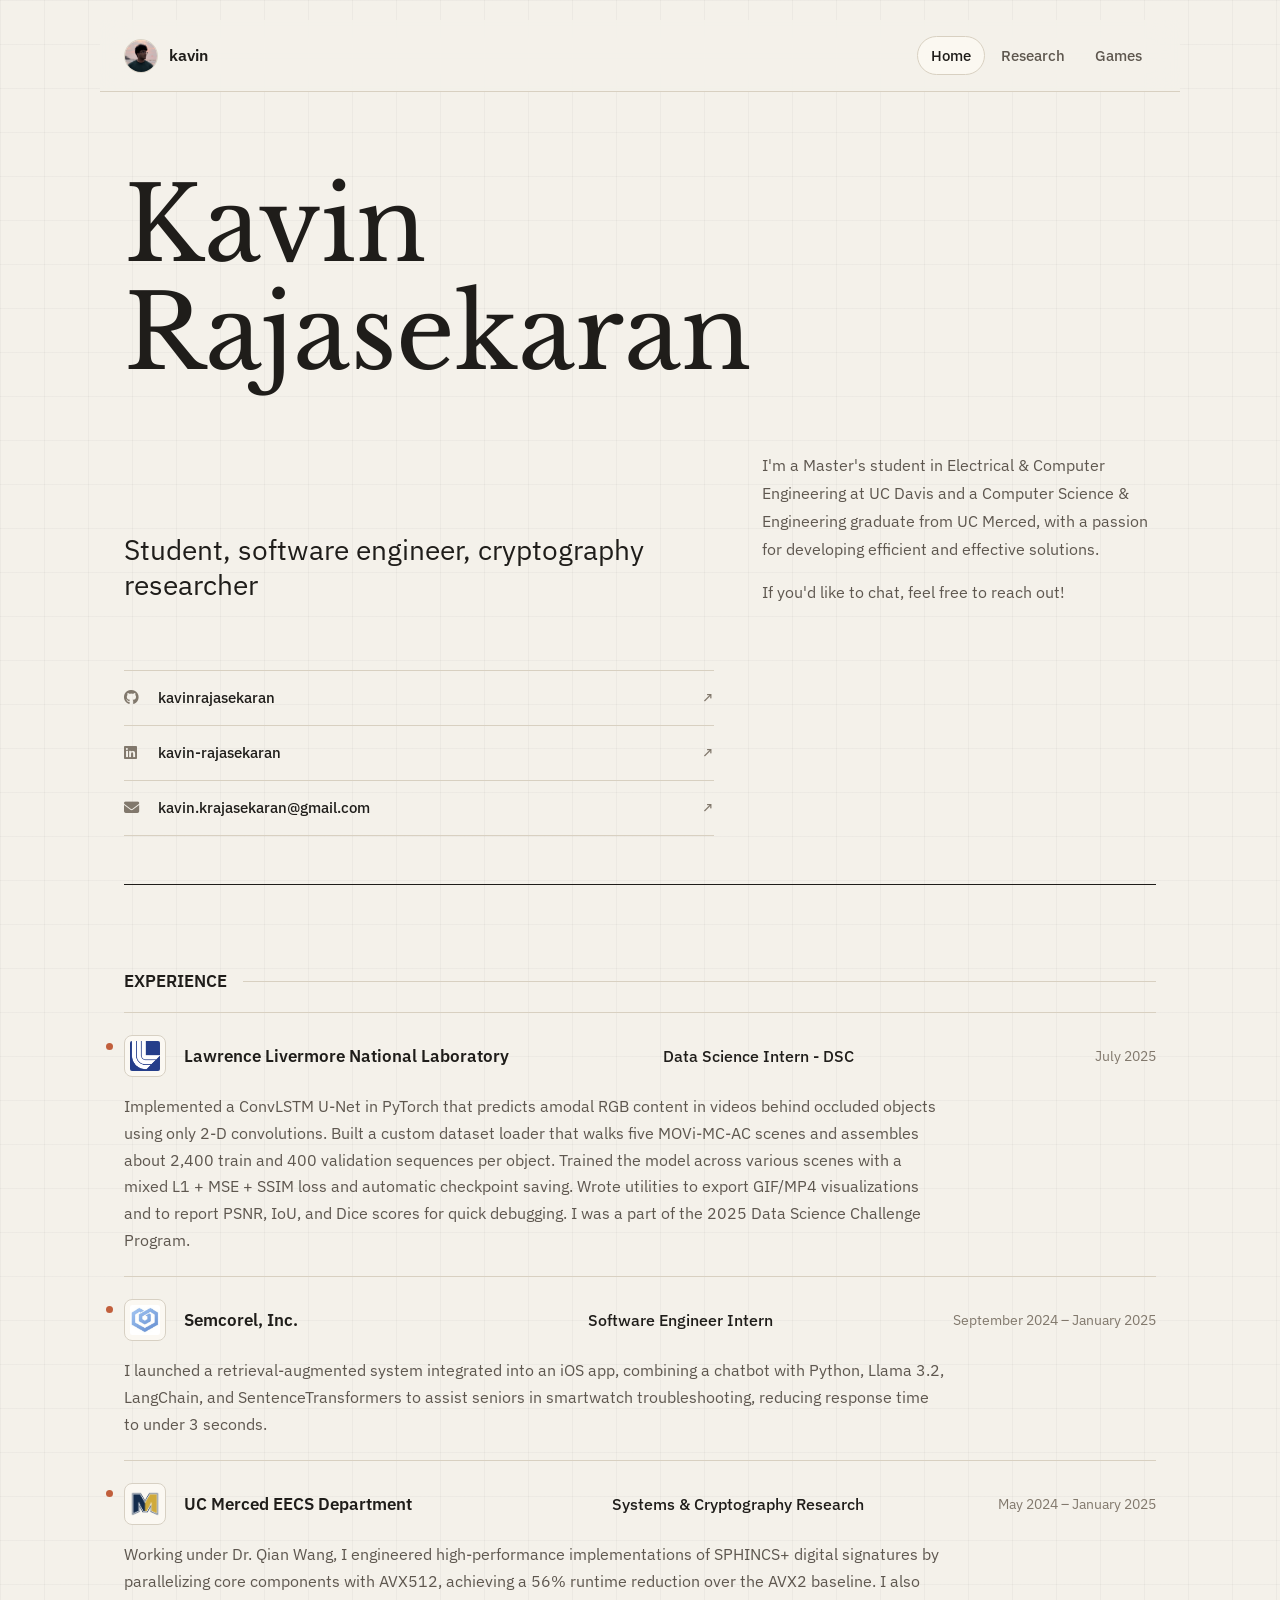
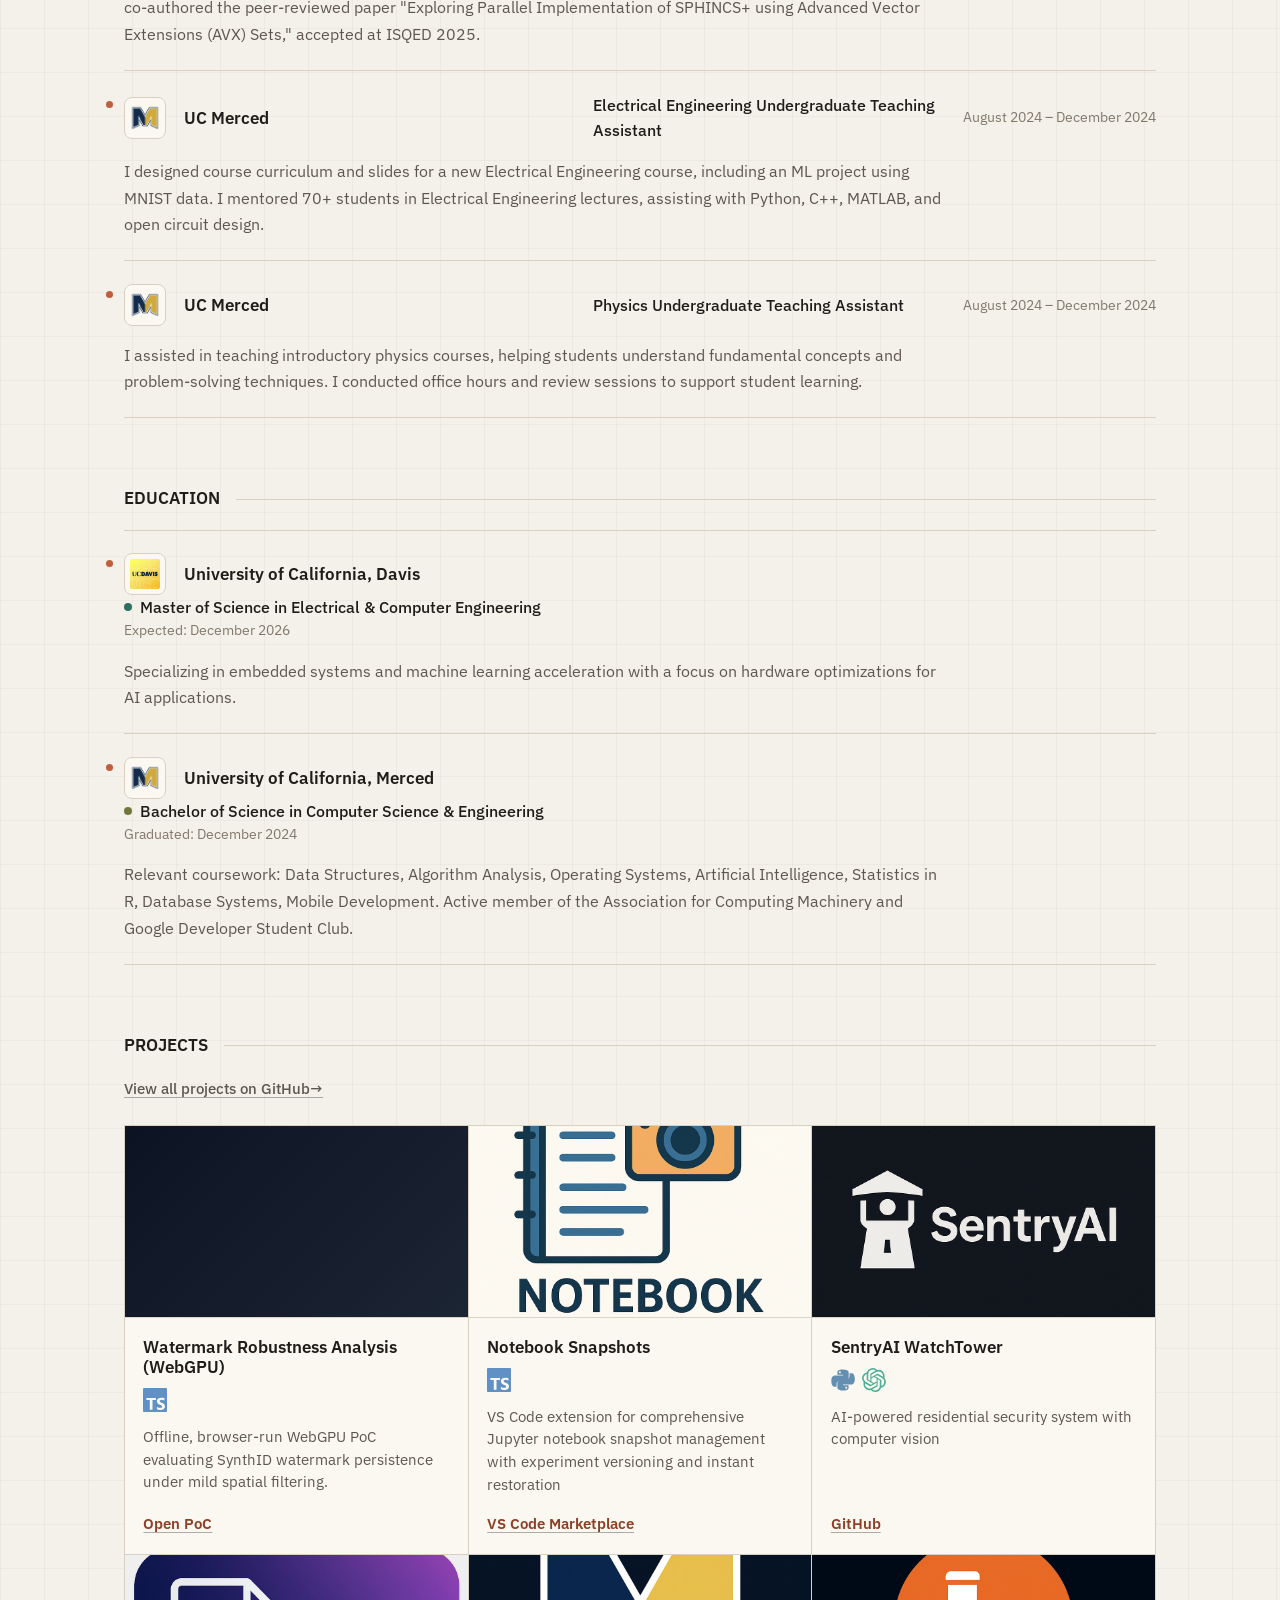
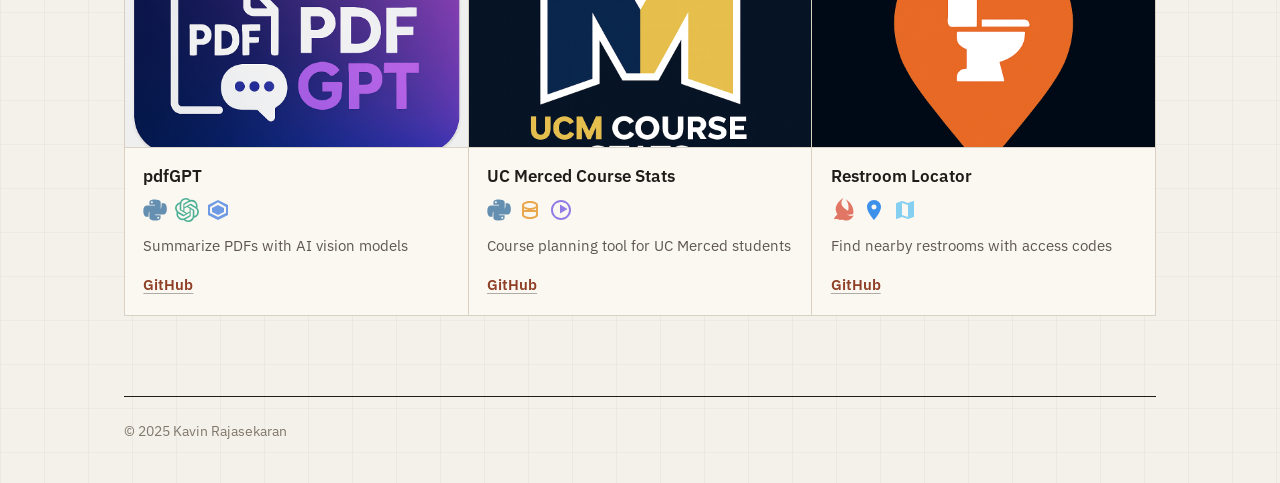
==== commit 9f627af7: "redesign" ====
--- a/index.html
+++ b/index.html
@@ -307,16 +307,18 @@
   <script src="js/liquid-glass.js"></script>
   <script>
     const el = document.getElementById('views');
-    const ns = 'kavinrajasekaran.dev';
-    const key = (location.pathname === '/' ? 'index' : location.pathname).replace(/[^a-z0-9/_-]/gi, '_');
-  
-    fetch(`https://api.counterapi.dev/v1/${encodeURIComponent(ns)}/${encodeURIComponent(key)}/up`)
-      .then(r => r.json())
-      .then(d => {
-        const n = d.count;
-        el.textContent = Number.isFinite(n) ? String(n) : 'n/a';
-      })
-      .catch(() => { el.textContent = 'n/a'; });
+    if (el) {
+      const ns = 'kavinrajasekaran.dev';
+      const key = (location.pathname === '/' ? 'index' : location.pathname).replace(/[^a-z0-9/_-]/gi, '_');
+
+      fetch(`https://api.counterapi.dev/v1/${encodeURIComponent(ns)}/${encodeURIComponent(key)}/up`)
+        .then(r => r.json())
+        .then(d => {
+          const n = d.count;
+          el.textContent = Number.isFinite(n) ? String(n) : 'n/a';
+        })
+        .catch(() => { el.textContent = 'n/a'; });
+    }
   </script>
   
 </body>
--- a/css/styles.css
+++ b/css/styles.css
@@ -1,140 +1,25 @@
-/*
-  Liquid Glass Design System
-  Apple-style Liquid Glass for kavinrajasekaran.dev
-
-  The liquid glass effect uses a layered approach:
-  1. JS-injected .glass-distortion div captures the backdrop via
-     backdrop-filter and applies SVG feDisplacementMap refraction
-  2. Semi-transparent tint on the distortion layer
-  3. Specular edge highlights via ::after pseudo-element
-  4. Content sits above everything in normal flow
-
-  Table of Contents:
-  1.  Font Imports
-  2.  CSS Custom Properties (Light & Dark)
-  3.  Base & Typography
-  4.  Animated Background Mesh
-  5.  Layout & Container
-  6.  Glass Distortion Layer
-  7.  Floating Glass Header
-  8.  Hero Section
-  9.  Common Section Styles
-  10. Experience & Education (Glass Timeline)
-  11. Projects Section
-  12. Publications Page
-  13. Blog Page
-  14. Footer
-  15. Glass Specular & Mouse-Follow Effect
-  16. Fade-In Animations
-  17. Accessibility (Reduced Motion)
-  18. Responsive Design
-*/
-
-/* ============================================================
-   1. Font Imports
-   ============================================================ */
-@import url('https://fonts.googleapis.com/css2?family=Inter:wght@300;400;500;600;700;800&display=swap');
-
-/* ============================================================
-   2. CSS Custom Properties
-   ============================================================ */
-
-/* Light Mode (Default) */
+@import url('https://fonts.googleapis.com/css2?family=IBM+Plex+Sans:wght@400;450;500;600;700&family=Libre+Baskerville:wght@400;700&display=swap');
+
 :root {
-  /* Page Background */
-  --bg-primary: #f2f2f7;
-  --bg-mesh-1: rgba(120, 85, 255, 0.30);
-  --bg-mesh-2: rgba(255, 100, 150, 0.25);
-  --bg-mesh-3: rgba(64, 196, 255, 0.25);
-  --bg-mesh-4: rgba(255, 185, 60, 0.20);
-
-  /* Glass tint — the semi-transparent overlay on the distortion layer */
-  --glass-tint: rgba(255, 255, 255, 0.12);
-  --glass-tint-hover: rgba(255, 255, 255, 0.20);
-  --glass-tint-intense: rgba(255, 255, 255, 0.28);
-
-  /* Specular highlights */
-  --specular-top: rgba(255, 255, 255, 0.55);
-  --specular-edge: rgba(255, 255, 255, 0.20);
-
-  /* Glass borders */
-  --glass-border: rgba(255, 255, 255, 0.22);
-  --glass-border-subtle: rgba(255, 255, 255, 0.12);
-
-  /* Shadows */
-  --glass-shadow: 0 8px 32px rgba(0, 0, 0, 0.08);
-  --glass-shadow-lg: 0 16px 48px rgba(0, 0, 0, 0.12);
-
-  /* Typography */
-  --text-primary: #1d1d1f;
-  --text-secondary: #6e6e73;
-  --text-tertiary: #86868b;
-
-  /* Accent */
-  --accent: #0071e3;
-  --accent-hover: #0077ed;
-  --accent-light: rgba(0, 113, 227, 0.10);
-
-  /* Layout */
-  --card-radius: 20px;
-  --pill-radius: 100px;
-  --border-color: rgba(0, 0, 0, 0.10);
-
-  /* Nav tab pill */
-  --tab-active-bg: rgba(0, 0, 0, 0.07);
-  --tab-hover-bg: rgba(0, 0, 0, 0.04);
-
-  /* Status */
-  --status-current: #0071e3;
-  --status-future: #bf5af2;
-  --status-completed: #34c759;
-
-  /* Mouse-follow highlight */
-  --highlight-color: rgba(255, 255, 255, 0.07);
-}
-
-/* Dark Mode */
-@media (prefers-color-scheme: dark) {
-  :root {
-    --bg-primary: #000000;
-    --bg-mesh-1: rgba(90, 50, 255, 0.20);
-    --bg-mesh-2: rgba(255, 55, 95, 0.15);
-    --bg-mesh-3: rgba(10, 132, 255, 0.18);
-    --bg-mesh-4: rgba(255, 159, 10, 0.12);
-
-    --glass-tint: rgba(40, 40, 44, 0.30);
-    --glass-tint-hover: rgba(50, 50, 55, 0.40);
-    --glass-tint-intense: rgba(55, 55, 60, 0.50);
-
-    --specular-top: rgba(255, 255, 255, 0.10);
-    --specular-edge: rgba(255, 255, 255, 0.06);
-
-    --glass-border: rgba(255, 255, 255, 0.08);
-    --glass-border-subtle: rgba(255, 255, 255, 0.05);
-
-    --glass-shadow: 0 8px 32px rgba(0, 0, 0, 0.30);
-    --glass-shadow-lg: 0 16px 48px rgba(0, 0, 0, 0.40);
-
-    --text-primary: #f5f5f7;
-    --text-secondary: #a1a1a6;
-    --text-tertiary: #6e6e73;
-
-    --accent: #2997ff;
-    --accent-hover: #40a9ff;
-    --accent-light: rgba(41, 151, 255, 0.15);
-
-    --border-color: rgba(255, 255, 255, 0.08);
-
-    --tab-active-bg: rgba(255, 255, 255, 0.10);
-    --tab-hover-bg: rgba(255, 255, 255, 0.06);
-
-    --highlight-color: rgba(255, 255, 255, 0.04);
-  }
-}
-
-/* ============================================================
-   3. Base & Typography
-   ============================================================ */
+  --bg-primary: #f4f1ea;
+  --bg-secondary: #ebe5d8;
+  --surface: #fbf8f1;
+  --surface-muted: #eee8dc;
+  --text-primary: #1f1d1a;
+  --text-secondary: #5e574f;
+  --text-tertiary: #81786c;
+  --accent: #c15f3c;
+  --accent-hover: #8f3f26;
+  --accent-light: #ead2c5;
+  --border-color: #d8d0c1;
+  --border-strong: #1f1d1a;
+  --status-current: #2f6f60;
+  --status-future: #8c5b98;
+  --status-completed: #6e783a;
+  --radius: 8px;
+  --max-width: 1080px;
+}
+
 *,
 *::before,
 *::after {
@@ -144,44 +29,70 @@
 }
 
 html {
-  background-color: var(--bg-primary);
+  background: var(--bg-primary);
+  scroll-behavior: smooth;
 }
 
 body {
-  font-family: 'Inter', -apple-system, BlinkMacSystemFont, 'SF Pro Display',
-    'SF Pro Text', system-ui, sans-serif;
-  background: transparent;
-  color: var(--text-primary);
-  line-height: 1.6;
+  min-height: 100vh;
+  overflow-x: hidden;
+  background:
+    linear-gradient(90deg, rgba(31, 29, 26, 0.035) 1px, transparent 1px),
+    linear-gradient(180deg, rgba(31, 29, 26, 0.03) 1px, transparent 1px),
+    var(--bg-primary);
+  background-size: 44px 44px;
+  color: var(--text-primary);
+  font-family: 'IBM Plex Sans', -apple-system, BlinkMacSystemFont, 'Segoe UI', sans-serif;
   font-size: 16px;
+  line-height: 1.55;
   -webkit-font-smoothing: antialiased;
   -moz-osx-font-smoothing: grayscale;
-  min-height: 100vh;
-  overflow-x: hidden;
-}
-
-h1, h2, h3 {
-  font-weight: 700;
-  line-height: 1.2;
-  color: var(--text-primary);
-  letter-spacing: -0.02em;
+}
+
+.glass-distortion {
+  display: none;
+}
+
+img {
+  max-width: 100%;
+}
+
+h1,
+h2,
+h3 {
+  color: var(--text-primary);
+  font-weight: 600;
+  letter-spacing: 0;
+  line-height: 1.05;
 }
 
 h1 {
-  font-size: 2.75rem;
-  font-weight: 800;
-  letter-spacing: -0.035em;
-  margin-bottom: 0.75rem;
+  max-width: 860px;
+  margin-bottom: 1rem;
+  font-family: 'Libre Baskerville', Georgia, serif;
+  font-size: clamp(3rem, 8vw, 6.5rem);
+  font-weight: 400;
 }
 
 h2 {
-  font-size: 1.5rem;
-  font-weight: 700;
-  margin-bottom: 1.5rem;
+  display: flex;
+  align-items: center;
+  gap: 1rem;
+  margin-bottom: 1.35rem;
+  font-size: 1.05rem;
+  font-weight: 600;
+  text-transform: uppercase;
+}
+
+h2::after {
+  content: '';
+  flex: 1;
+  height: 1px;
+  background: var(--border-color);
 }
 
 h3 {
-  font-size: 1.1rem;
+  font-size: 1.18rem;
   font-weight: 600;
 }
 
@@ -191,601 +102,439 @@
 }
 
 a {
-  color: var(--accent);
-  text-decoration: none;
-  transition: color 0.2s ease;
+  color: var(--text-primary);
+  text-decoration-color: rgba(31, 29, 26, 0.35);
+  text-decoration-thickness: 1px;
+  text-underline-offset: 0.18em;
+  transition: color 0.2s ease, text-decoration-color 0.2s ease, background 0.2s ease;
 }
 
 a:hover {
   color: var(--accent-hover);
-}
-
-/* ============================================================
-   4. Animated Background Mesh
-   ============================================================ */
-body::before {
-  content: '';
-  position: fixed;
-  top: -20%;
-  left: -20%;
-  width: 140%;
-  height: 140%;
-  z-index: -1;
-  background:
-    radial-gradient(ellipse at 20% 30%, var(--bg-mesh-1) 0%, transparent 50%),
-    radial-gradient(ellipse at 78% 15%, var(--bg-mesh-2) 0%, transparent 45%),
-    radial-gradient(ellipse at 35% 78%, var(--bg-mesh-3) 0%, transparent 50%),
-    radial-gradient(ellipse at 80% 65%, var(--bg-mesh-4) 0%, transparent 40%);
-  animation: mesh-drift 50s ease-in-out infinite alternate;
-  pointer-events: none;
-  will-change: transform;
-}
-
-@keyframes mesh-drift {
-  0%   { transform: translate(0, 0) rotate(0deg); }
-  100% { transform: translate(5%, -3%) rotate(2deg); }
-}
-
-/* ============================================================
-   5. Layout & Container
-   ============================================================ */
+  text-decoration-color: currentColor;
+}
+
 .container {
-  max-width: 960px;
+  max-width: var(--max-width);
   margin: 0 auto;
-  padding: 2rem 1.5rem;
-  position: relative;
-}
-
-/* ============================================================
-   6. Glass Distortion Layer (injected by JS)
-   Captures the backdrop and applies SVG displacement filter
-   to create the liquid glass refraction effect.
-   ============================================================ */
-.glass-distortion {
-  position: absolute;
-  /* Extend 15px beyond parent on all sides so the SVG displacement filter
-     has pixel data to sample from at the edges — the parent's overflow:hidden
-     clips the result cleanly, eliminating edge artifacts. */
-  inset: -15px;
-  z-index: -1;
-  border-radius: inherit;
-  pointer-events: none;
-
-  /* Capture the backdrop — the 0.5px blur gives a very subtle softening */
-  -webkit-backdrop-filter: blur(0.5px) saturate(1.4) brightness(1.05);
-  backdrop-filter: blur(0.5px) saturate(1.4) brightness(1.05);
-
-  /* Apply SVG displacement to the captured backdrop → liquid refraction */
-  filter: url(#liquid-glass-distort);
-
-  /* Semi-transparent tint overlaying the distorted backdrop.
-     Since this is a uniform color, displacement has no visual effect on it,
-     only the varying backdrop beneath appears warped. */
-  background: var(--glass-tint);
-
-  isolation: isolate;
-}
-
-/* Hover: increase the tint for feedback */
-.experience-item:hover > .glass-distortion,
-.education-item:hover > .glass-distortion,
-.project-card:hover > .glass-distortion,
-.publication-item:hover > .glass-distortion,
-.interest-item:hover > .glass-distortion,
-.blog-post:hover > .glass-distortion,
-nav a:hover > .glass-distortion {
-  background: var(--glass-tint-hover);
-}
-
-header.scrolled > .glass-distortion {
-  background: var(--glass-tint-intense);
-}
-
-nav a.active > .glass-distortion {
-  background: var(--glass-tint-intense);
-}
-
-/* ============================================================
-   7. Floating Glass Header
-   ============================================================ */
+  padding: 1.25rem 1.5rem 2.5rem;
+}
+
 header {
   position: sticky;
-  top: 1rem;
+  top: 0;
   z-index: 100;
   display: flex;
+  align-items: center;
   justify-content: space-between;
+  gap: 1rem;
+  margin: 0 -1.5rem 5rem;
+  padding: 1rem 1.5rem;
+  border-bottom: 1px solid var(--border-color);
+  background: rgba(244, 241, 234, 0.92);
+  backdrop-filter: blur(14px);
+  -webkit-backdrop-filter: blur(14px);
+}
+
+.logo {
+  display: flex;
   align-items: center;
-  padding: 0.55rem 0.55rem 0.55rem 1.25rem;
-  margin-bottom: 3rem;
-
-  /* No background — handled by .glass-distortion layer */
-  background: transparent;
-  border: 1px solid var(--glass-border);
-  border-radius: var(--pill-radius);
-  box-shadow: var(--glass-shadow),
-    inset 0 1.5px 0 0 var(--specular-top),
-    inset 0 0 0 0.5px var(--specular-edge);
-
-  isolation: isolate;
-  overflow: hidden;
-  transition: box-shadow 0.4s ease;
-}
-
-header.scrolled {
-  box-shadow: var(--glass-shadow-lg),
-    inset 0 1.5px 0 0 var(--specular-top),
-    inset 0 0 0 0.5px var(--specular-edge);
-}
-
-.logo {
-  display: flex;
-  align-items: center;
-  gap: 0.65rem;
+  gap: 0.7rem;
 }
 
 .logo a {
   color: var(--text-primary);
-  font-weight: 700;
-  font-size: 1.2rem;
-  letter-spacing: -0.01em;
-}
-
-.logo a:hover {
+  font-size: 1rem;
+  font-weight: 600;
   text-decoration: none;
 }
 
 .profile-pic-small {
-  width: 36px;
-  height: 36px;
+  width: 34px;
+  height: 34px;
+  border: 1px solid var(--border-color);
   border-radius: 50%;
   object-fit: cover;
-  border: 2px solid var(--glass-border);
-  box-shadow: 0 2px 8px rgba(0, 0, 0, 0.08);
+  filter: saturate(0.85) contrast(1.05);
 }
 
 nav ul {
   display: flex;
+  align-items: center;
+  gap: 0.15rem;
   list-style: none;
-  gap: 0.25rem;
 }
 
 nav a {
-  position: relative;
   display: inline-flex;
+  min-height: 36px;
   align-items: center;
+  padding: 0.45rem 0.8rem;
+  border: 1px solid transparent;
+  border-radius: 999px;
   color: var(--text-secondary);
+  font-size: 0.93rem;
   font-weight: 500;
-  font-size: 0.95rem;
-  padding: 0.4rem 1rem;
-  border-radius: var(--pill-radius);
-  border: 1px solid transparent;
-  background: transparent;
-  isolation: isolate;
-  overflow: hidden;
-  transition: background 0.25s ease, color 0.25s ease;
-}
-
-nav a:hover {
-  background: transparent;
-  color: var(--text-primary);
   text-decoration: none;
 }
 
+nav a:hover,
 nav a.active {
-  background: transparent;
-  color: var(--text-primary);
-  font-weight: 600;
-  border-color: var(--glass-border);
-  box-shadow: inset 0 1px 0 var(--specular-edge);
-}
-
-/* ============================================================
-   8. Hero Section
-   ============================================================ */
+  border-color: var(--border-color);
+  background: var(--surface);
+  color: var(--text-primary);
+}
+
+main {
+  display: block;
+}
+
+section {
+  margin-bottom: 5rem;
+}
+
 .hero {
-  text-align: center;
-  margin-bottom: 4rem;
-  padding-top: 1rem;
+  display: grid;
+  grid-template-columns: minmax(0, 1.2fr) minmax(280px, 0.8fr);
+  gap: 3rem;
+  align-items: end;
+  margin-bottom: 5.5rem;
+  padding-bottom: 3rem;
+  border-bottom: 1px solid var(--border-strong);
+}
+
+.hero h1 {
+  grid-column: 1 / -1;
 }
 
 .subtitle {
-  color: var(--text-secondary);
-  margin-bottom: 1.5rem;
-  font-size: 1.15rem;
+  max-width: 650px;
+  margin-bottom: 1.25rem;
+  color: var(--text-primary);
+  font-size: clamp(1.2rem, 2.4vw, 1.75rem);
   font-weight: 400;
+  line-height: 1.25;
 }
 
 .bio {
   max-width: 620px;
-  margin: 0 auto 2rem auto;
 }
 
 .bio p {
-  margin-bottom: 1rem;
-  font-size: 1rem;
-  color: var(--text-primary);
+  color: var(--text-secondary);
+  font-size: 1.02rem;
   line-height: 1.7;
 }
 
 .social-links {
-  display: flex;
-  flex-wrap: wrap;
-  gap: 0.65rem;
-  margin-top: 1.5rem;
-  justify-content: center;
+  display: grid;
+  gap: 0;
+  align-self: stretch;
+  border-top: 1px solid var(--border-color);
 }
 
 .social-links a {
+  display: flex;
+  align-items: center;
+  justify-content: flex-start;
+  gap: 1rem;
+  padding: 0.95rem 0;
+  border-bottom: 1px solid var(--border-color);
+  color: var(--text-primary);
+  font-size: 0.95rem;
+  font-weight: 500;
+  text-decoration: none;
+}
+
+.social-links a::after {
+  content: '↗';
+  margin-left: auto;
+  color: var(--text-tertiary);
+  font-size: 0.9rem;
+}
+
+.social-links a:hover {
+  color: var(--accent-hover);
+}
+
+.social-links a i {
+  width: 1.1rem;
+  color: var(--text-tertiary);
+}
+
+.experience,
+.education,
+.projects {
+  margin-bottom: 4.5rem;
+}
+
+.experience-list,
+.education-list {
+  display: grid;
+  gap: 0;
+  list-style: none;
+  border-top: 1px solid var(--border-color);
+}
+
+.experience-item,
+.education-item,
+.publication-item,
+.interest-item,
+.blog-post {
   position: relative;
-  display: inline-flex;
-  align-items: center;
-  gap: 0.5rem;
-  padding: 0.5rem 1.15rem;
-
+  padding: 1.4rem 0;
+  border-bottom: 1px solid var(--border-color);
   background: transparent;
-  border: 1px solid var(--glass-border);
-  border-radius: var(--pill-radius);
-  box-shadow: var(--glass-shadow),
-    inset 0 1px 0 0 var(--specular-top),
-    inset 0 0 0 0.5px var(--specular-edge);
-
-  isolation: isolate;
-  overflow: hidden;
-
-  color: var(--text-primary);
-  font-size: 0.9rem;
-  font-weight: 500;
-  transition: all 0.3s cubic-bezier(0.25, 0.46, 0.45, 0.94);
-}
-
-.social-links a:hover {
-  transform: translateY(-2px);
-  box-shadow: var(--glass-shadow-lg),
-    inset 0 1.5px 0 0 var(--specular-top),
-    inset 0 0 0 0.5px var(--specular-edge);
-  text-decoration: none;
-}
-
-.social-links a i {
-  font-size: 1rem;
-  color: var(--text-secondary);
-  transition: color 0.3s ease;
-}
-
-.social-links a:hover i {
-  color: var(--text-primary);
-}
-
-/* ============================================================
-   9. Common Section Styles
-   ============================================================ */
-section {
-  margin-bottom: 4rem;
-}
-
-/* ============================================================
-   10. Experience & Education (Glass Timeline)
-   ============================================================ */
-.experience, .education {
-  margin-bottom: 3rem;
-}
-
-.experience-list, .education-list {
-  list-style: none;
-  border-left: 2px solid var(--border-color);
-  padding-left: 1.5rem;
-}
-
-.experience-item, .education-item {
-  position: relative;
-  margin-bottom: 2rem;
-  padding: 1.5rem;
-
-  background: transparent;
-  border: 1px solid var(--glass-border);
-  border-radius: var(--card-radius);
-  box-shadow: var(--glass-shadow);
-
-  isolation: isolate;
-  transition: all 0.4s cubic-bezier(0.25, 0.46, 0.45, 0.94);
-}
-
-.experience-item:hover, .education-item:hover {
-  box-shadow: var(--glass-shadow-lg);
-  transform: translateY(-2px);
-}
-
-/* Timeline dot — uses ::before, sits outside overflow */
-.experience-item::before, .education-item::before {
+}
+
+.experience-item::before,
+.education-item::before {
   content: '';
   position: absolute;
-  left: -1.95rem;
-  top: 1.5rem;
-  width: 12px;
-  height: 12px;
+  top: 1.85rem;
+  left: -1.1rem;
+  width: 7px;
+  height: 7px;
   border-radius: 50%;
   background: var(--accent);
-  border: 2px solid var(--bg-primary);
-  box-shadow: 0 0 0 2px var(--border-color), 0 0 10px rgba(0, 113, 227, 0.20);
-  z-index: 5;
-}
-
-/* Hide toggle icon — description always visible */
+}
+
 .experience-item .toggle-icon,
 .education-item .toggle-icon {
   display: none;
 }
 
-.experience-item-header, .education-item-header {
-  display: flex;
+.experience-item-header,
+.education-item-header {
+  display: grid;
+  grid-template-columns: 44px minmax(180px, 1fr) minmax(180px, 0.9fr) auto;
+  gap: 0.8rem 1rem;
   align-items: center;
-  gap: 1rem;
-  margin-bottom: 0.5rem;
-  flex-wrap: wrap;
-}
-
-.company-logo, .university-logo {
-  width: 40px;
-  height: 40px;
-  border-radius: 12px;
+}
+
+.education-item-header {
+  grid-template-columns: 44px minmax(0, 1fr);
+}
+
+.company-logo,
+.university-logo {
+  width: 42px;
+  height: 42px;
+  border: 1px solid var(--border-color);
+  border-radius: var(--radius);
+  background: var(--surface);
   object-fit: contain;
-  background-color: rgba(255, 255, 255, 0.90);
-  padding: 4px;
-  border: 1px solid var(--glass-border);
-  box-shadow: 0 2px 6px rgba(0, 0, 0, 0.06);
+  padding: 5px;
+  filter: saturate(0.85);
+}
+
+.experience-item h3,
+.education-item h3 {
+  margin: 0;
+  font-size: 1.08rem;
+}
+
+.position-wrapper,
+.degree-wrapper,
+.duration-wrapper {
+  display: flex;
+  align-items: center;
+  gap: 0.5rem;
+}
+
+.position,
+.degree,
+.duration {
+  margin: 0;
+}
+
+.position,
+.degree {
+  color: var(--text-primary);
+  font-size: 0.98rem;
+  font-weight: 500;
+}
+
+.duration-wrapper {
+  justify-content: flex-end;
+}
+
+.duration {
+  color: var(--text-tertiary);
+  font-size: 0.9rem;
+  white-space: nowrap;
+}
+
+.description {
+  max-width: 820px;
+  margin-top: 1rem;
+  margin-bottom: 0;
+  color: var(--text-secondary);
+  font-size: 0.98rem;
+  line-height: 1.7;
 }
 
 .status-indicator {
   display: inline-block;
-  width: 9px;
-  height: 9px;
+  width: 8px;
+  height: 8px;
   border-radius: 50%;
 }
 
-.status-current  { background-color: var(--status-current); }
-.status-future   { background-color: var(--status-future); }
+.status-current { background-color: var(--status-current); }
+.status-future { background-color: var(--status-future); }
 .status-completed { background-color: var(--status-completed); }
-.status-past     { display: none; }
-
-.experience-item h3, .education-item h3 {
-  font-size: 1.1rem;
-  font-weight: 600;
-  margin: 0;
-  margin-right: 0.5rem;
-}
-
-.position-wrapper, .degree-wrapper {
-  display: flex;
-  align-items: center;
-  gap: 0.5rem;
-}
-
-.position-wrapper::before {
-  content: "·";
-  color: var(--text-tertiary);
-  font-size: 1.5rem;
-  line-height: 1;
-  margin-right: 0.25rem;
-}
-
-.position, .degree {
+.status-past { display: none; }
+
+.view-more {
+  display: inline-flex;
+  margin: -0.5rem 0 1.5rem;
+  color: var(--text-secondary);
+  font-size: 0.95rem;
   font-weight: 500;
-  margin: 0;
-  font-size: 1rem;
-  color: var(--text-primary);
-}
-
-.duration-wrapper {
-  display: flex;
-  align-items: center;
-  gap: 0.5rem;
-  margin-left: auto;
-}
-
-.duration {
-  font-size: 0.9rem;
-  color: var(--text-tertiary);
-  margin: 0;
-}
-
-.description {
-  font-size: 0.95rem;
-  color: var(--text-secondary);
-  margin-top: 1rem;
-  margin-left: 0;
-  display: block;
-  line-height: 1.65;
-}
-
-/* ============================================================
-   11. Projects Section
-   ============================================================ */
-.projects {
-  margin-bottom: 3rem;
-}
-
-.view-more {
-  display: inline-block;
-  margin-bottom: 1.5rem;
-  font-size: 1rem;
-  font-weight: 500;
-}
-
-.project-grid {
+}
+
+.project-grid,
+.interests-grid {
   display: grid;
-  grid-template-columns: repeat(auto-fill, minmax(260px, 1fr));
-  gap: 1.25rem;
+  grid-template-columns: repeat(3, minmax(0, 1fr));
+  gap: 1px;
+  border: 1px solid var(--border-color);
+  background: var(--border-color);
+}
+
+.project-card,
+.interest-item {
+  display: flex;
+  min-width: 0;
+  flex-direction: column;
+  background: var(--surface);
 }
 
 .project-card {
-  position: relative;
   overflow: hidden;
-
-  background: transparent;
-  border: 1px solid var(--glass-border);
-  border-radius: var(--card-radius);
-  box-shadow: var(--glass-shadow);
-
-  isolation: isolate;
-  display: flex;
-  flex-direction: column;
-  transition: all 0.4s cubic-bezier(0.25, 0.46, 0.45, 0.94);
-}
-
-.project-card:hover {
-  transform: translateY(-4px);
-  box-shadow: var(--glass-shadow-lg);
 }
 
 .project-cover {
   width: 100%;
   aspect-ratio: 16 / 9;
+  border-bottom: 1px solid var(--border-color);
+  background-color: var(--surface-muted);
+  background-position: center;
   background-size: cover;
-  background-position: center;
-  border-bottom: 1px solid var(--glass-border-subtle);
-  background-color: rgba(128, 128, 128, 0.05);
-  position: relative;
-  z-index: 1;
+  filter: saturate(0.78) contrast(1.04);
 }
 
 .project-info {
-  padding: 1.25rem;
-  display: flex;
+  display: flex;
+  flex: 1;
   flex-direction: column;
-  flex-grow: 1;
-  position: relative;
-  z-index: 1;
+  padding: 1.15rem;
 }
 
 .project-info h3 {
+  margin-bottom: 0.7rem;
   font-size: 1.05rem;
-  margin-bottom: 0.35rem;
-}
-
-.project-type {
-  display: inline-block;
-  padding: 0.2rem 0.6rem;
-  background: var(--accent);
-  color: #fff;
-  border-radius: var(--pill-radius);
-  font-size: 0.75rem;
-  font-weight: 500;
-  margin-bottom: 0.75rem;
+  line-height: 1.2;
 }
 
 .project-tech {
   display: flex;
   flex-wrap: wrap;
-  gap: 0.5rem;
-  margin-bottom: 0.75rem;
+  gap: 0.45rem;
+  margin-bottom: 0.85rem;
 }
 
 .project-tech img {
-  height: 26px;
-  width: 26px;
+  width: 24px;
+  height: 24px;
   object-fit: contain;
+  opacity: 0.8;
+  filter: saturate(0.85);
 }
 
 .project-description {
+  flex: 1;
+  margin-bottom: 1rem;
   color: var(--text-secondary);
-  font-size: 0.9rem;
-  margin-bottom: 1rem;
-  flex-grow: 1;
+  font-size: 0.92rem;
   line-height: 1.55;
 }
 
-.project-link {
-  display: inline-block;
-  font-size: 0.9rem;
-  font-weight: 500;
-  margin-top: auto;
-}
-
-/* ============================================================
-   12. Publications Page
-   ============================================================ */
+.project-link,
+.publication-link,
+.read-more {
+  align-self: flex-start;
+  color: var(--accent-hover);
+  font-size: 0.92rem;
+  font-weight: 600;
+}
+
+.project-card:hover,
+.publication-item:hover,
+.interest-item:hover,
+.blog-post:hover {
+  background: #fffbf4;
+}
+
+.publications h1,
+.blog h1,
+main > section:first-child:not(.hero) h1 {
+  margin-bottom: 0.85rem;
+  font-size: clamp(3rem, 7vw, 5.7rem);
+}
+
+.publications-content h2,
+.research-interests h2 {
+  margin-top: 2.5rem;
+}
+
 .publication-item {
-  padding: 1.5rem;
-  margin-bottom: 1.5rem;
-  position: relative;
-  overflow: hidden;
-
-  background: transparent;
-  border: 1px solid var(--glass-border);
-  border-radius: var(--card-radius);
-  box-shadow: var(--glass-shadow);
-
-  isolation: isolate;
-  transition: all 0.4s cubic-bezier(0.25, 0.46, 0.45, 0.94);
-}
-
-.publication-item:hover {
-  transform: translateY(-2px);
-  box-shadow: var(--glass-shadow-lg);
-}
-
-.publication-item h3 {
-  color: var(--text-primary);
-  margin-bottom: 0.5rem;
-  font-size: 1.15rem;
+  display: grid;
+  grid-template-columns: minmax(0, 1fr) auto;
+  gap: 0.5rem 1.5rem;
+}
+
+.publication-item h3,
+.publication-description,
+.publication-links {
+  grid-column: 1 / -1;
+}
+
+.publication-authors,
+.publication-venue,
+.publication-status {
+  margin-bottom: 0;
+  font-size: 0.95rem;
+}
+
+.publication-venue {
+  color: var(--text-primary);
+  font-style: italic;
+}
+
+.publication-status {
+  justify-self: start;
+  padding: 0.2rem 0.5rem;
+  border: 1px solid var(--border-color);
+  border-radius: 999px;
+  background: var(--surface);
+  color: var(--status-completed);
+  font-size: 0.78rem;
   font-weight: 600;
 }
 
-.publication-authors {
-  color: var(--text-secondary);
-  margin-bottom: 0.5rem;
-  font-size: 0.95rem;
-}
-
-.publication-venue {
-  color: var(--text-primary);
-  font-style: italic;
-  margin-bottom: 1rem;
-  font-size: 0.95rem;
-}
-
-.publication-status {
-  display: inline-block;
-  padding: 0.25rem 0.85rem;
-  background: var(--status-completed);
-  color: white;
-  border-radius: var(--pill-radius);
-  font-size: 0.8rem;
-  font-weight: 500;
-  margin-bottom: 1rem;
-}
-
 .publication-description {
-  color: var(--text-secondary);
+  max-width: 780px;
+  margin: 0.65rem 0 0;
   line-height: 1.65;
-  margin-bottom: 1rem;
 }
 
 .publication-links {
   display: flex;
-  gap: 0.75rem;
   flex-wrap: wrap;
-  margin-top: 1rem;
-}
-
-.publication-link {
-  padding: 0.5rem 1.15rem;
-  background: var(--accent);
-  color: white;
-  border-radius: var(--pill-radius);
-  font-size: 0.9rem;
-  font-weight: 500;
-  transition: all 0.3s ease;
-  border: 1px solid rgba(255, 255, 255, 0.15);
-  box-shadow: 0 2px 8px rgba(0, 113, 227, 0.25);
-}
-
-.publication-link:hover {
-  background: var(--accent-hover);
-  color: white;
-  text-decoration: none;
-  transform: translateY(-1px);
-  box-shadow: 0 4px 12px rgba(0, 113, 227, 0.35);
+  gap: 1rem;
+  margin-top: 0.5rem;
 }
 
 .publication-link-placeholder,
@@ -798,176 +547,66 @@
   margin-top: 4rem;
 }
 
-.interests-grid {
-  display: grid;
-  grid-template-columns: repeat(auto-fit, minmax(250px, 1fr));
-  gap: 1.25rem;
-}
-
 .interest-item {
-  padding: 1.5rem;
-  position: relative;
-  overflow: hidden;
-
-  background: transparent;
-  border: 1px solid var(--glass-border);
-  border-radius: var(--card-radius);
-  box-shadow: var(--glass-shadow);
-
-  isolation: isolate;
-  transition: all 0.4s cubic-bezier(0.25, 0.46, 0.45, 0.94);
-}
-
-.interest-item:hover {
-  transform: translateY(-2px);
-  box-shadow: var(--glass-shadow-lg);
+  padding: 1.2rem;
+  border-bottom: 0;
 }
 
 .interest-item h3 {
-  color: var(--text-primary);
+  margin-bottom: 0.65rem;
+  font-size: 1.02rem;
+}
+
+.interest-item p {
+  margin-bottom: 0;
+  font-size: 0.93rem;
+  line-height: 1.6;
+}
+
+.blog-posts {
+  border-top: 1px solid var(--border-color);
+}
+
+.blog-post h2 {
+  display: block;
   margin-bottom: 0.5rem;
-  font-size: 1.1rem;
-  font-weight: 600;
-}
-
-.interest-item p {
-  color: var(--text-secondary);
-  line-height: 1.65;
-  font-size: 0.95rem;
-}
-
-/* ============================================================
-   13. Blog Page
-   ============================================================ */
-.blog-posts {
-  display: flex;
-  flex-direction: column;
-  gap: 1rem;
-}
-
-.blog-post {
-  padding: 2rem;
-  position: relative;
-  overflow: hidden;
-
-  background: transparent;
-  border: 1px solid var(--glass-border);
-  border-radius: var(--card-radius);
-  box-shadow: var(--glass-shadow);
-
-  isolation: isolate;
-  transition: all 0.4s cubic-bezier(0.25, 0.46, 0.45, 0.94);
-}
-
-.blog-post:hover {
-  transform: translateY(-2px);
-  box-shadow: var(--glass-shadow-lg);
-}
-
-.blog-post h2 {
-  font-size: 1.35rem;
-  margin-bottom: 0.5rem;
-  border: none;
-  padding: 0;
+  font-size: 1.5rem;
+  text-transform: none;
+}
+
+.blog-post h2::after {
+  display: none;
 }
 
 .blog-post h2 a {
-  color: var(--text-primary);
+  text-decoration: none;
 }
 
 .post-date {
   color: var(--text-tertiary);
   font-size: 0.9rem;
-  margin-bottom: 1rem;
 }
 
 .post-excerpt {
-  margin-bottom: 1rem;
-  font-size: 1rem;
-  color: var(--text-secondary);
-}
-
-.read-more {
-  font-size: 0.9rem;
-  font-weight: 600;
-}
-
-/* ============================================================
-   14. Footer
-   ============================================================ */
+  max-width: 740px;
+}
+
 footer {
-  position: relative;
-  margin-top: 4rem;
-  padding: 1.5rem 2rem;
-  text-align: center;
-
-  background: transparent;
-  border: 1px solid var(--glass-border);
-  border-radius: var(--card-radius);
-  box-shadow: var(--glass-shadow),
-    inset 0 1px 0 0 var(--specular-top),
-    inset 0 0 0 0.5px var(--specular-edge);
-
-  isolation: isolate;
-  overflow: hidden;
+  margin-top: 5rem;
+  padding-top: 1.5rem;
+  border-top: 1px solid var(--border-strong);
 }
 
 footer p {
+  margin: 0;
   color: var(--text-tertiary);
-  font-size: 0.85rem;
-  margin: 0;
-}
-
-/* ============================================================
-   15. Glass Specular & Mouse-Follow Effect
-   Specular box-shadow is always visible; mouse-tracking
-   gradient only appears on hover.
-   ============================================================ */
-.experience-item::after,
-.education-item::after,
-.project-card::after,
-.publication-item::after,
-.interest-item::after {
-  content: '';
-  position: absolute;
-  inset: 0;
-  border-radius: inherit;
-  pointer-events: none;
-  z-index: 2;
-
-  /* Always-visible specular edge highlights */
-  box-shadow:
-    inset 0 1.5px 0 0 var(--specular-top),
-    inset 1px 0 0 0 var(--specular-edge),
-    inset -1px 0 0 0 var(--specular-edge),
-    inset 0 -0.5px 0 0 rgba(255, 255, 255, 0.04);
-
-  /* Mouse-tracking gradient — transparent until hover */
-  background: transparent;
-  transition: background 0.3s ease;
-}
-
-.experience-item:hover::after,
-.education-item:hover::after,
-.project-card:hover::after,
-.publication-item:hover::after,
-.interest-item:hover::after {
-  background: radial-gradient(
-    600px circle at var(--mouse-x, 50%) var(--mouse-y, 50%),
-    var(--highlight-color),
-    transparent 40%
-  );
-}
-
-/* ============================================================
-   16. Fade-In Animations
-   ============================================================ */
+  font-size: 0.88rem;
+}
+
 .fade-in {
   opacity: 0;
-  transform: translateY(24px);
-  transition:
-    opacity 0.7s cubic-bezier(0.25, 0.46, 0.45, 0.94),
-    transform 0.7s cubic-bezier(0.25, 0.46, 0.45, 0.94);
+  transform: translateY(18px);
+  transition: opacity 0.6s ease, transform 0.6s ease;
 }
 
 .fade-in.visible {
@@ -975,18 +614,14 @@
   transform: translateY(0);
 }
 
-/* Stagger children within fade-in sections */
 .fade-in .experience-item,
 .fade-in .education-item,
 .fade-in .project-card,
 .fade-in .publication-item,
 .fade-in .interest-item {
   opacity: 0;
-  transform: translateY(16px);
-  transition:
-    opacity 0.5s cubic-bezier(0.25, 0.46, 0.45, 0.94),
-    transform 0.5s cubic-bezier(0.25, 0.46, 0.45, 0.94),
-    box-shadow 0.4s cubic-bezier(0.25, 0.46, 0.45, 0.94);
+  transform: translateY(12px);
+  transition: opacity 0.45s ease, transform 0.45s ease, background 0.2s ease;
 }
 
 .fade-in.visible .experience-item,
@@ -998,143 +633,6 @@
   transform: translateY(0);
 }
 
-/* Stagger delays applied via JS and cleaned up after animation */
-
-/* ============================================================
-   17. Accessibility (Reduced Motion)
-   ============================================================ */
-@media (prefers-reduced-motion: reduce) {
-  body::before {
-    animation: none;
-  }
-
-  .fade-in {
-    opacity: 1;
-    transform: none;
-    transition: none;
-  }
-
-  .fade-in .experience-item,
-  .fade-in .education-item,
-  .fade-in .project-card,
-  .fade-in .publication-item,
-  .fade-in .interest-item {
-    opacity: 1;
-    transform: none;
-  }
-
-  *,
-  *::before,
-  *::after {
-    transition-duration: 0.01ms !important;
-    animation-duration: 0.01ms !important;
-  }
-}
-
-/* ============================================================
-   18. Responsive Design
-   ============================================================ */
-
-/* Tablet & small laptops */
-@media (max-width: 768px) {
-  :root {
-    --card-radius: 16px;
-  }
-
-  .container {
-    padding: 1.5rem 1rem;
-  }
-
-  h1 {
-    font-size: 2.25rem;
-  }
-
-  header {
-    border-radius: var(--card-radius);
-    padding: 0.5rem 0.5rem 0.5rem 1rem;
-    top: 0.5rem;
-    margin-bottom: 2rem;
-  }
-
-  nav a {
-    padding: 0.35rem 0.75rem;
-    font-size: 0.9rem;
-  }
-
-  .social-links a {
-    padding: 0.45rem 1rem;
-    font-size: 0.85rem;
-  }
-
-  .project-grid {
-    grid-template-columns: 1fr;
-  }
-
-  .experience-item-header,
-  .education-item-header {
-    flex-direction: column;
-    align-items: flex-start;
-  }
-
-  .position-wrapper::before {
-    display: none;
-  }
-
-  .duration-wrapper {
-    margin-left: 0;
-  }
-}
-
-/* Mobile phones */
-@media (max-width: 480px) {
-  :root {
-    --card-radius: 14px;
-  }
-
-  h1 {
-    font-size: 1.85rem;
-  }
-
-  .subtitle {
-    font-size: 1rem;
-  }
-
-  header {
-    flex-direction: column;
-    gap: 0.5rem;
-    border-radius: var(--card-radius);
-    padding: 0.75rem 1rem;
-  }
-
-  .social-links a span {
-    display: none;
-  }
-
-  .social-links a {
-    padding: 0.65rem;
-    border-radius: 50%;
-    width: 42px;
-    height: 42px;
-    justify-content: center;
-  }
-
-  .social-links a i {
-    font-size: 1.15rem;
-    color: var(--text-primary);
-  }
-
-  .experience-item, .education-item {
-    padding: 1.25rem;
-  }
-
-  .interests-grid {
-    grid-template-columns: 1fr;
-  }
-}
-
-/* ============================================================
-   Remove unused legacy styles
-   ============================================================ */
 .discord-card,
 .gems-grid,
 .gem-card,
@@ -1145,3 +643,124 @@
 .back-to-blog {
   display: none;
 }
+
+@media (prefers-reduced-motion: reduce) {
+  html {
+    scroll-behavior: auto;
+  }
+
+  *,
+  *::before,
+  *::after {
+    animation-duration: 0.01ms !important;
+    transition-duration: 0.01ms !important;
+  }
+
+  .fade-in,
+  .fade-in .experience-item,
+  .fade-in .education-item,
+  .fade-in .project-card,
+  .fade-in .publication-item,
+  .fade-in .interest-item {
+    opacity: 1;
+    transform: none;
+  }
+}
+
+@media (max-width: 900px) {
+  .hero {
+    grid-template-columns: 1fr;
+    gap: 1.5rem;
+  }
+
+  .project-grid,
+  .interests-grid {
+    grid-template-columns: repeat(2, minmax(0, 1fr));
+  }
+
+  .experience-item-header {
+    grid-template-columns: 42px minmax(0, 1fr);
+  }
+
+  .position-wrapper,
+  .duration-wrapper {
+    grid-column: 2;
+    justify-content: flex-start;
+  }
+}
+
+@media (max-width: 640px) {
+  .container {
+    padding: 0.9rem 1rem 2rem;
+  }
+
+  header {
+    position: static;
+    flex-direction: column;
+    align-items: flex-start;
+    margin: 0 -1rem 3.25rem;
+    padding: 0.85rem 1rem;
+  }
+
+  nav {
+    width: 100%;
+  }
+
+  nav ul {
+    width: 100%;
+    justify-content: space-between;
+  }
+
+  nav a {
+    padding-inline: 0.65rem;
+    font-size: 0.88rem;
+  }
+
+  h1 {
+    font-size: clamp(2.55rem, 16vw, 4.2rem);
+  }
+
+  h2 {
+    font-size: 0.95rem;
+  }
+
+  section {
+    margin-bottom: 3.75rem;
+  }
+
+  .hero {
+    margin-bottom: 4rem;
+    padding-bottom: 2rem;
+  }
+
+  .social-links a span {
+    overflow-wrap: anywhere;
+  }
+
+  .project-grid,
+  .interests-grid {
+    grid-template-columns: 1fr;
+  }
+
+  .experience-item,
+  .education-item,
+  .publication-item,
+  .blog-post {
+    padding: 1.15rem 0;
+  }
+
+  .experience-item::before,
+  .education-item::before {
+    display: none;
+  }
+
+  .publication-item {
+    display: block;
+  }
+
+  .publication-authors,
+  .publication-venue,
+  .publication-status {
+    margin-bottom: 0.45rem;
+  }
+}
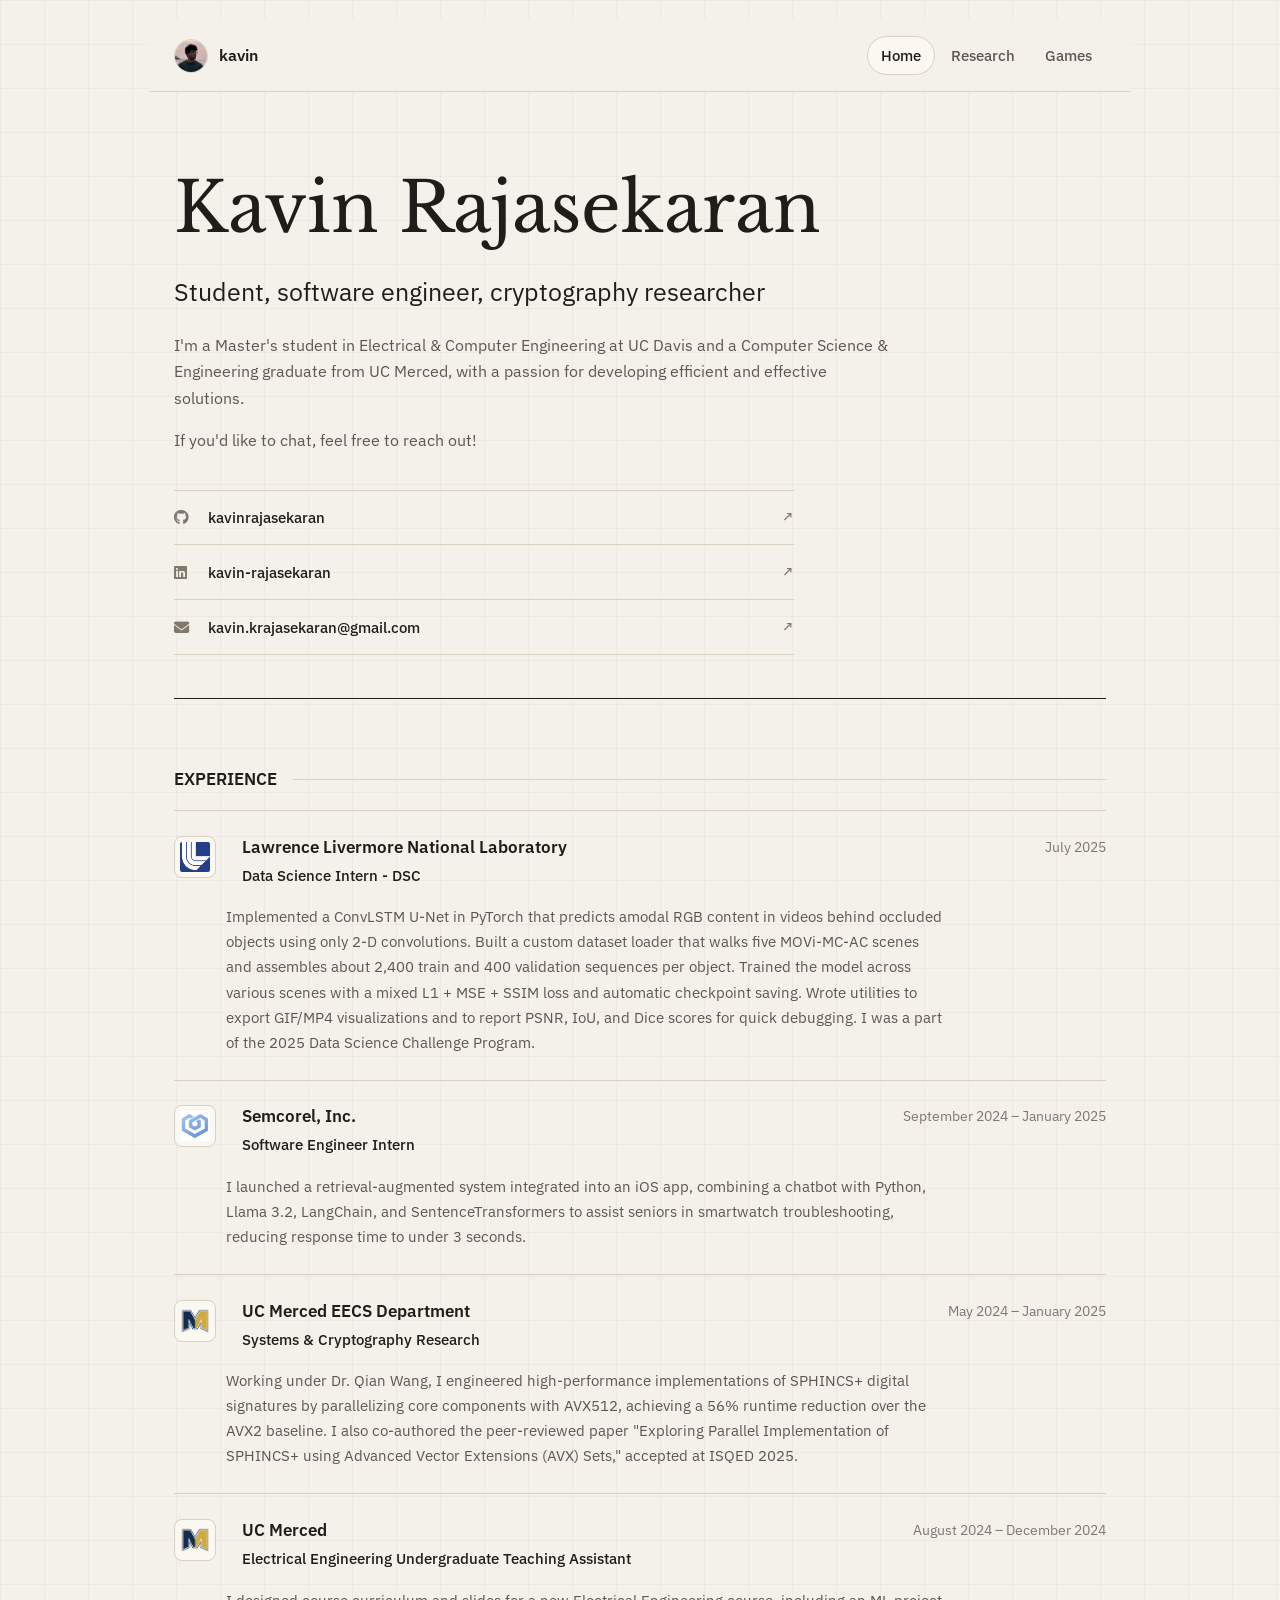
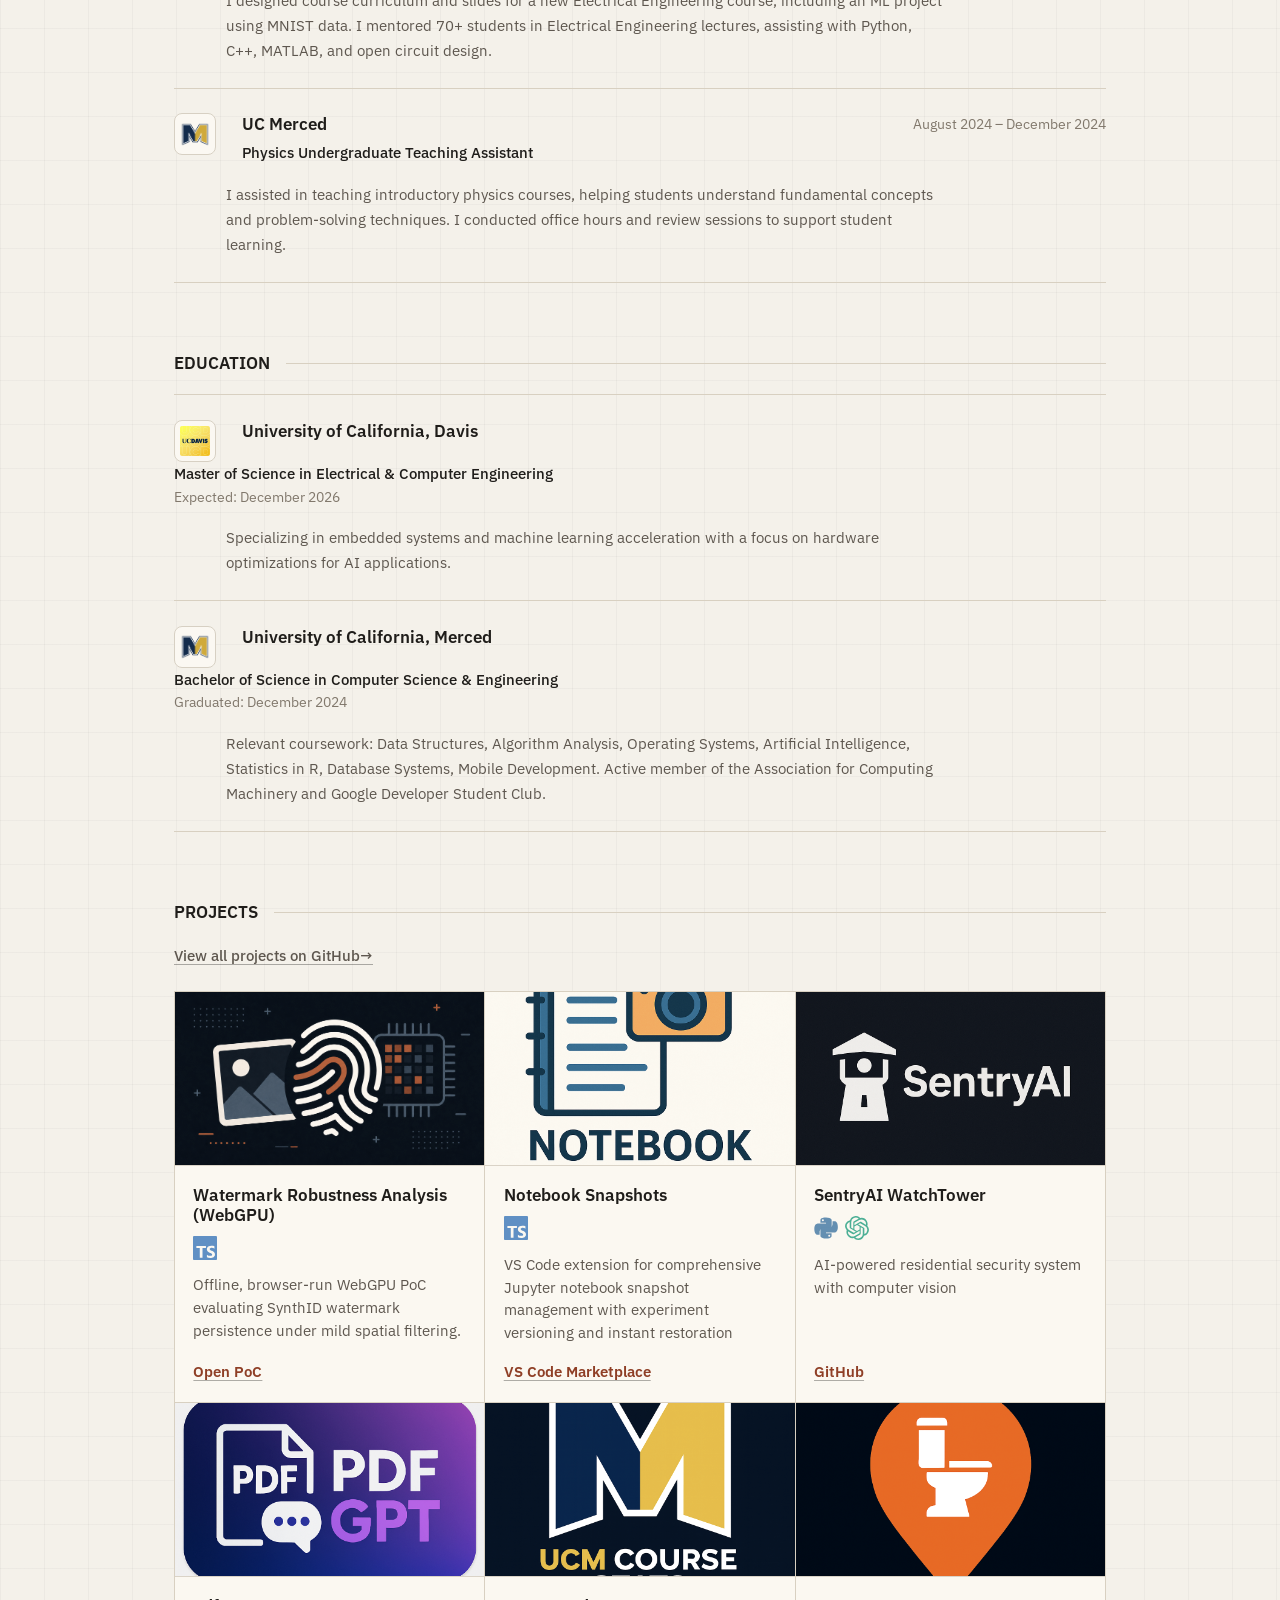
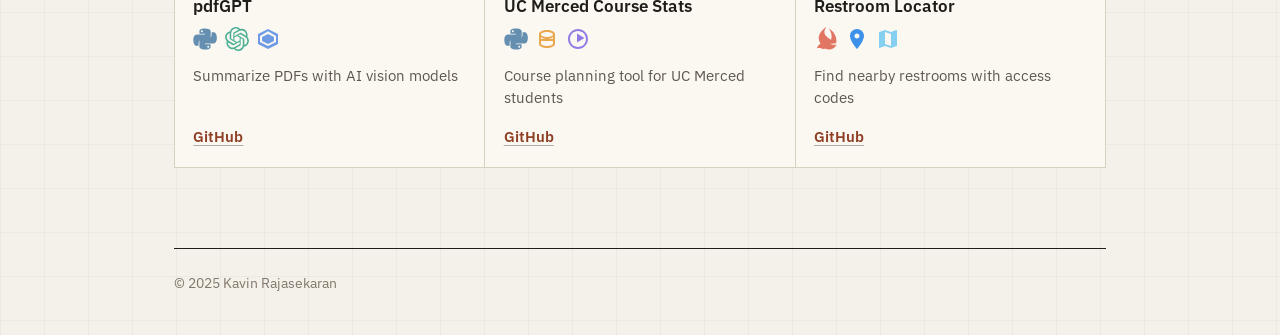
==== commit 13d1d6fc: "icon and others" ====
--- a/index.html
+++ b/index.html
@@ -211,7 +211,7 @@
         
         <div class="project-grid">
           <div class="project-card">
-            <div class="project-cover" style="background-image: linear-gradient(135deg, #0f172a, #1e293b);"></div>
+            <div class="project-cover" style="background-image: url('assets/watermark-robustness-cover.png');"></div>
             <div class="project-info">
               <h3>Watermark Robustness Analysis (WebGPU)</h3>
               <div class="project-tech">
--- a/css/styles.css
+++ b/css/styles.css
@@ -17,7 +17,7 @@
   --status-future: #8c5b98;
   --status-completed: #6e783a;
   --radius: 8px;
-  --max-width: 1080px;
+  --max-width: 980px;
 }
 
 *,
@@ -67,10 +67,10 @@
 }
 
 h1 {
-  max-width: 860px;
+  max-width: 980px;
   margin-bottom: 1rem;
   font-family: 'Libre Baskerville', Georgia, serif;
-  font-size: clamp(3rem, 8vw, 6.5rem);
+  font-size: clamp(3rem, 5.4vw, 5.35rem);
   font-weight: 400;
 }
 
@@ -194,42 +194,41 @@
 }
 
 .hero {
-  display: grid;
-  grid-template-columns: minmax(0, 1.2fr) minmax(280px, 0.8fr);
-  gap: 3rem;
-  align-items: end;
-  margin-bottom: 5.5rem;
-  padding-bottom: 3rem;
+  max-width: 980px;
+  margin-bottom: 4.5rem;
+  padding-bottom: 2.65rem;
   border-bottom: 1px solid var(--border-strong);
 }
 
 .hero h1 {
-  grid-column: 1 / -1;
+  margin-bottom: 2rem;
 }
 
 .subtitle {
   max-width: 650px;
-  margin-bottom: 1.25rem;
-  color: var(--text-primary);
-  font-size: clamp(1.2rem, 2.4vw, 1.75rem);
+  margin-bottom: 1.5rem;
+  color: var(--text-primary);
+  font-size: clamp(1.2rem, 2vw, 1.55rem);
   font-weight: 400;
   line-height: 1.25;
 }
 
 .bio {
-  max-width: 620px;
+  max-width: 720px;
 }
 
 .bio p {
   color: var(--text-secondary);
-  font-size: 1.02rem;
-  line-height: 1.7;
+  font-size: 1rem;
+  line-height: 1.65;
 }
 
 .social-links {
   display: grid;
   gap: 0;
   align-self: stretch;
+  max-width: 620px;
+  margin-top: 2.25rem;
   border-top: 1px solid var(--border-color);
 }
 
@@ -282,21 +281,14 @@
 .interest-item,
 .blog-post {
   position: relative;
-  padding: 1.4rem 0;
+  padding: 1.55rem 0;
   border-bottom: 1px solid var(--border-color);
   background: transparent;
 }
 
 .experience-item::before,
 .education-item::before {
-  content: '';
-  position: absolute;
-  top: 1.85rem;
-  left: -1.1rem;
-  width: 7px;
-  height: 7px;
-  border-radius: 50%;
-  background: var(--accent);
+  display: none;
 }
 
 .experience-item .toggle-icon,
@@ -307,17 +299,18 @@
 .experience-item-header,
 .education-item-header {
   display: grid;
-  grid-template-columns: 44px minmax(180px, 1fr) minmax(180px, 0.9fr) auto;
-  gap: 0.8rem 1rem;
-  align-items: center;
+  grid-template-columns: 52px minmax(0, 1fr) auto;
+  gap: 0.35rem 1rem;
+  align-items: start;
 }
 
 .education-item-header {
-  grid-template-columns: 44px minmax(0, 1fr);
+  grid-template-columns: 52px minmax(0, 1fr);
 }
 
 .company-logo,
 .university-logo {
+  grid-row: 1 / span 2;
   width: 42px;
   height: 42px;
   border: 1px solid var(--border-color);
@@ -332,6 +325,7 @@
 .education-item h3 {
   margin: 0;
   font-size: 1.08rem;
+  line-height: 1.25;
 }
 
 .position-wrapper,
@@ -351,11 +345,22 @@
 .position,
 .degree {
   color: var(--text-primary);
-  font-size: 0.98rem;
+  font-size: 0.96rem;
   font-weight: 500;
 }
 
+.position-wrapper {
+  grid-column: 2;
+  grid-row: 2;
+}
+
+.degree-wrapper {
+  grid-column: 2 / -1;
+}
+
 .duration-wrapper {
+  grid-column: 3;
+  grid-row: 1;
   justify-content: flex-end;
 }
 
@@ -366,25 +371,25 @@
 }
 
 .description {
-  max-width: 820px;
-  margin-top: 1rem;
+  max-width: 720px;
+  margin-top: 1.05rem;
+  margin-left: 52px;
   margin-bottom: 0;
   color: var(--text-secondary);
-  font-size: 0.98rem;
-  line-height: 1.7;
+  font-size: 0.95rem;
+  line-height: 1.65;
 }
 
 .status-indicator {
-  display: inline-block;
-  width: 8px;
-  height: 8px;
-  border-radius: 50%;
-}
-
-.status-current { background-color: var(--status-current); }
-.status-future { background-color: var(--status-future); }
-.status-completed { background-color: var(--status-completed); }
-.status-past { display: none; }
+  display: none;
+}
+
+.status-current,
+.status-future,
+.status-completed,
+.status-past {
+  display: none;
+}
 
 .view-more {
   display: inline-flex;
@@ -619,9 +624,9 @@
 .fade-in .project-card,
 .fade-in .publication-item,
 .fade-in .interest-item {
-  opacity: 0;
-  transform: translateY(12px);
-  transition: opacity 0.45s ease, transform 0.45s ease, background 0.2s ease;
+  opacity: 1;
+  transform: none;
+  transition: background 0.2s ease;
 }
 
 .fade-in.visible .experience-item,
@@ -668,11 +673,6 @@
 }
 
 @media (max-width: 900px) {
-  .hero {
-    grid-template-columns: 1fr;
-    gap: 1.5rem;
-  }
-
   .project-grid,
   .interests-grid {
     grid-template-columns: repeat(2, minmax(0, 1fr));
@@ -685,7 +685,12 @@
   .position-wrapper,
   .duration-wrapper {
     grid-column: 2;
+    grid-row: auto;
     justify-content: flex-start;
+  }
+
+  .description {
+    margin-left: 42px;
   }
 }
 
@@ -749,6 +754,22 @@
     padding: 1.15rem 0;
   }
 
+  .experience-item-header,
+  .education-item-header {
+    grid-template-columns: 38px minmax(0, 1fr);
+    gap: 0.35rem 0.8rem;
+  }
+
+  .company-logo,
+  .university-logo {
+    width: 38px;
+    height: 38px;
+  }
+
+  .description {
+    margin-left: 0;
+  }
+
   .experience-item::before,
   .education-item::before {
     display: none;
